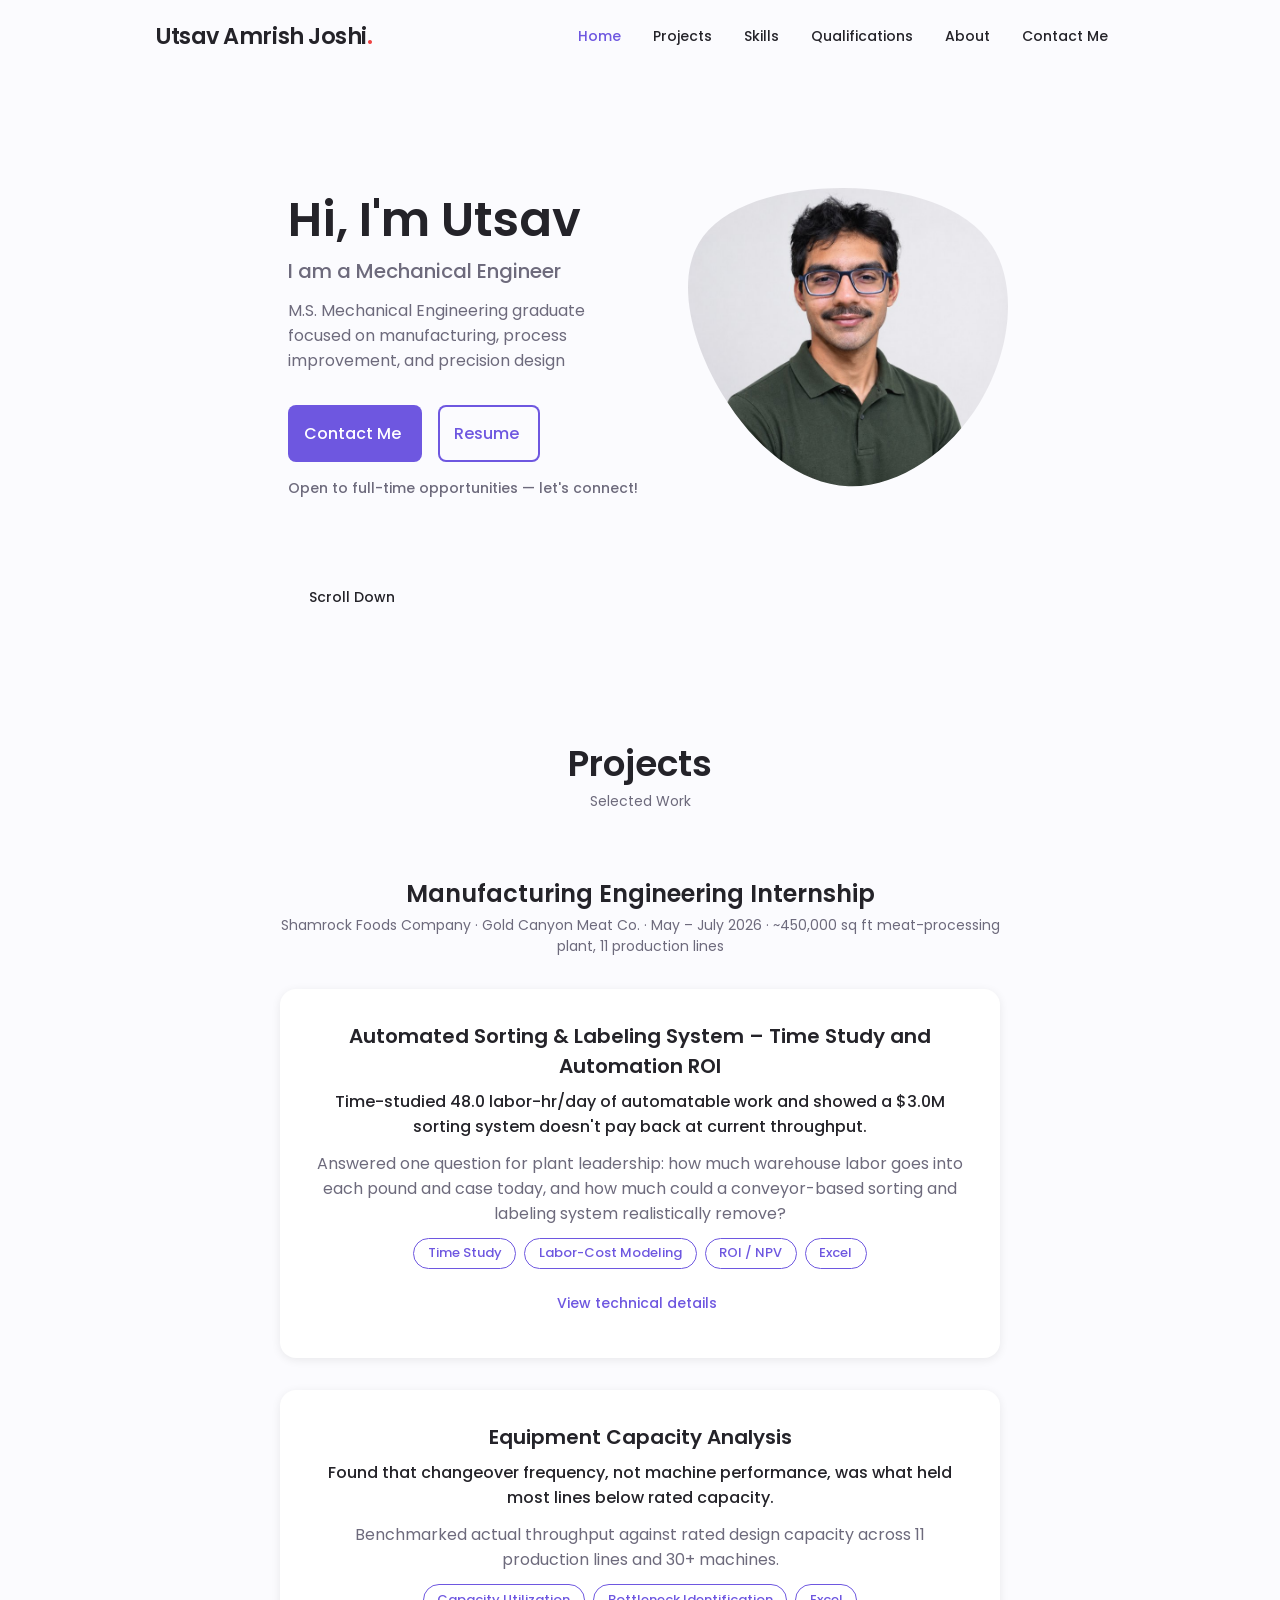
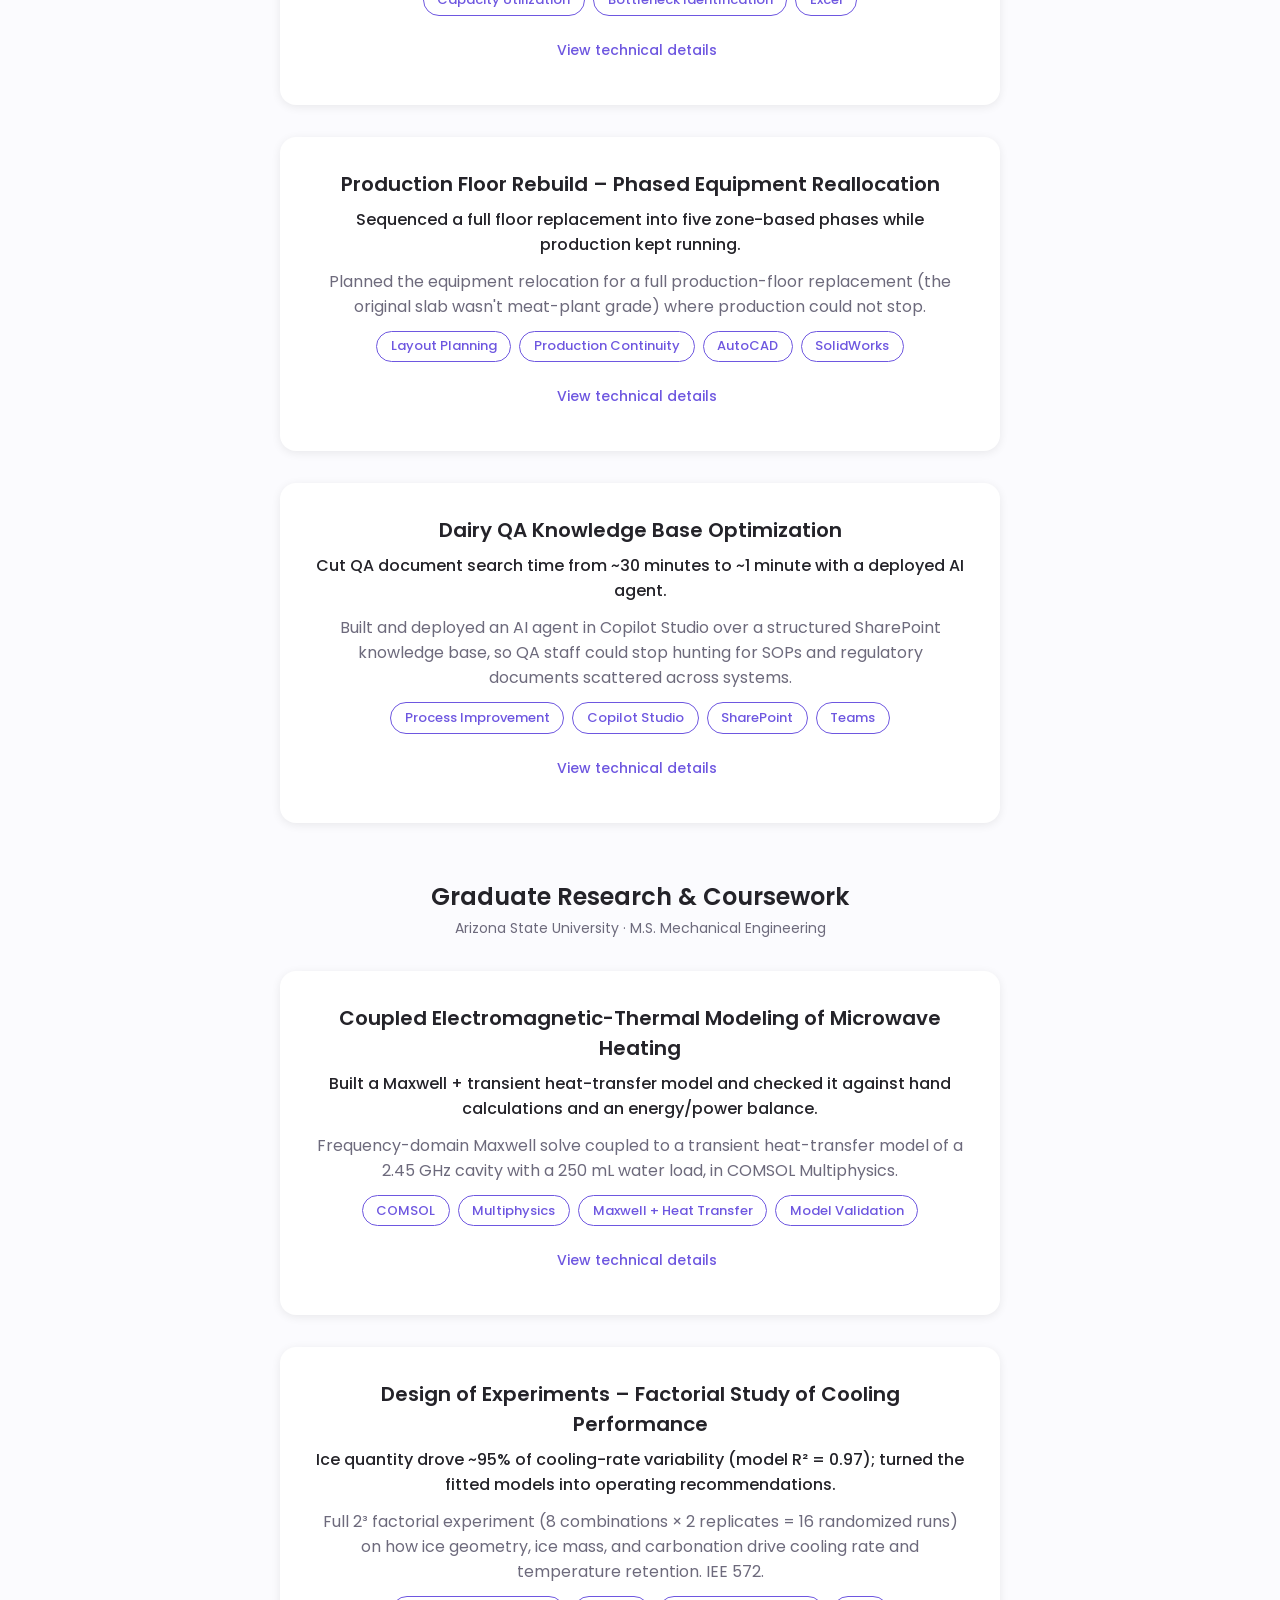
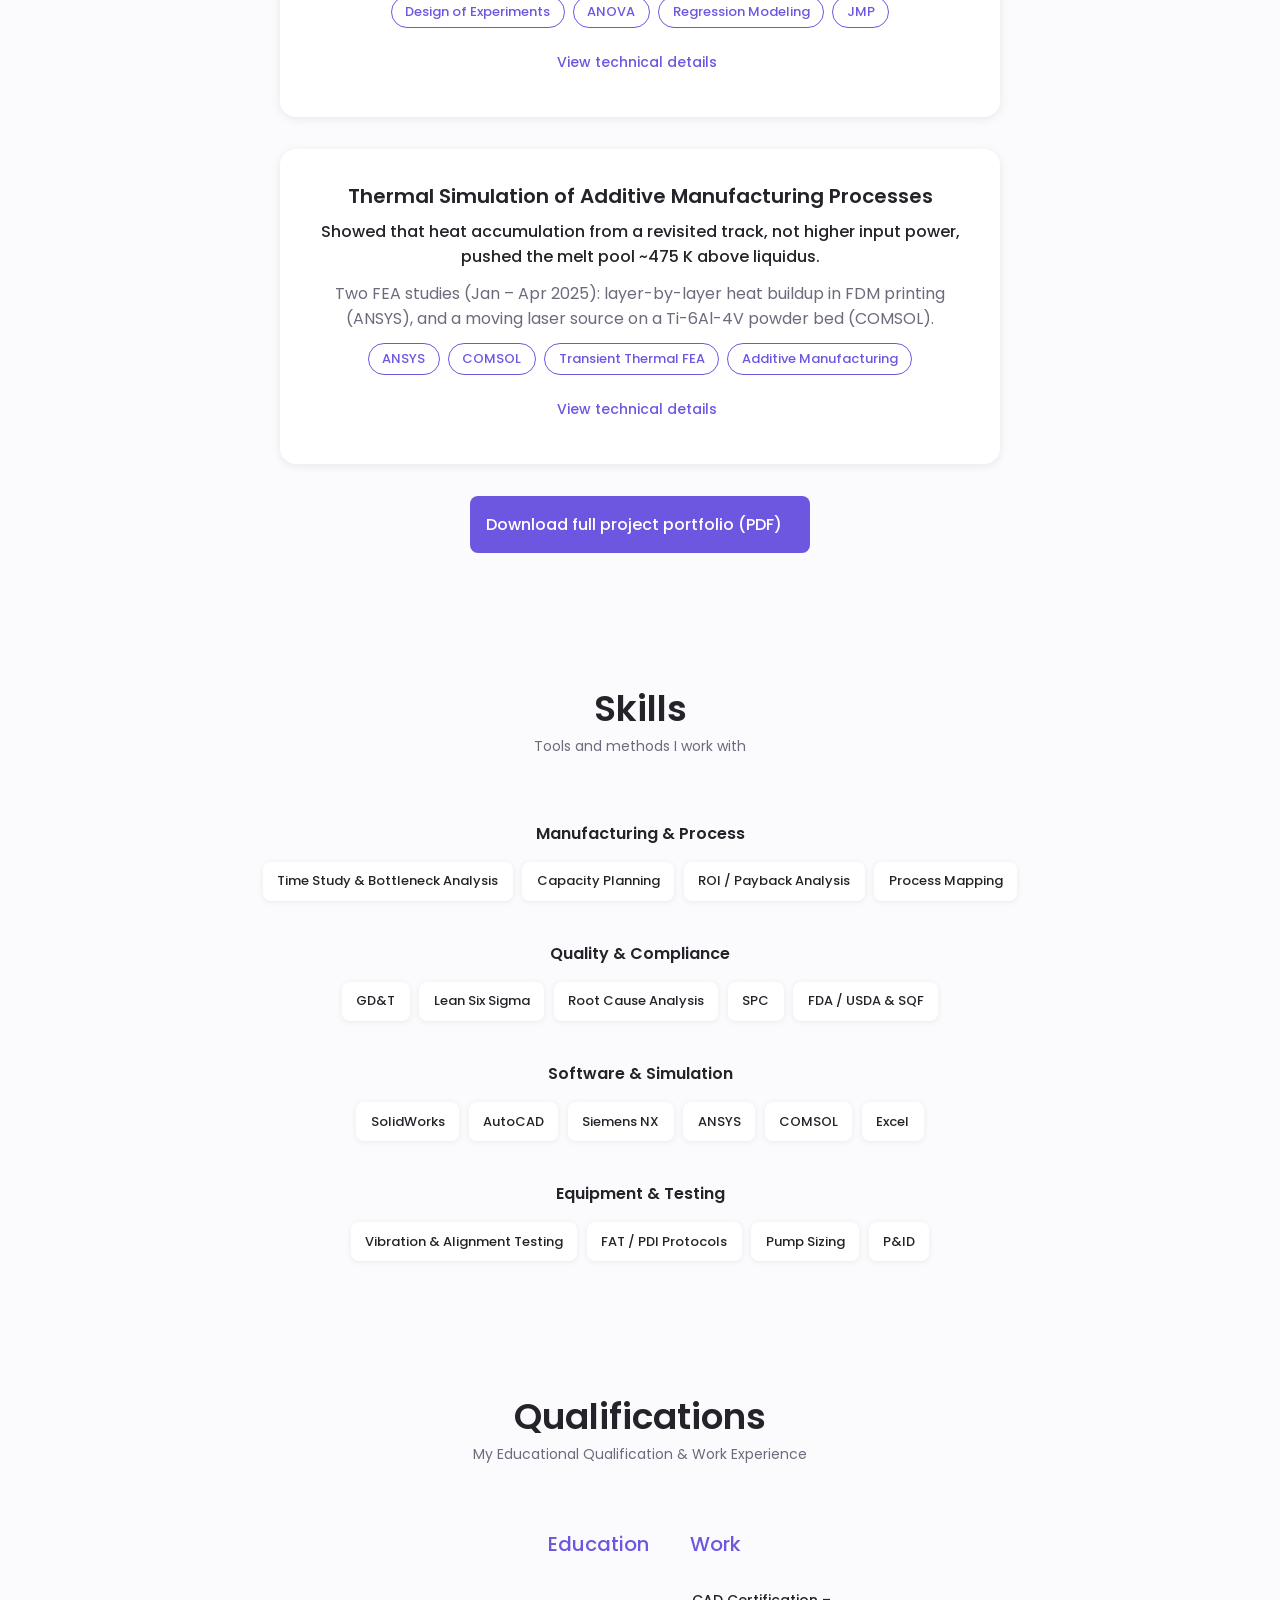
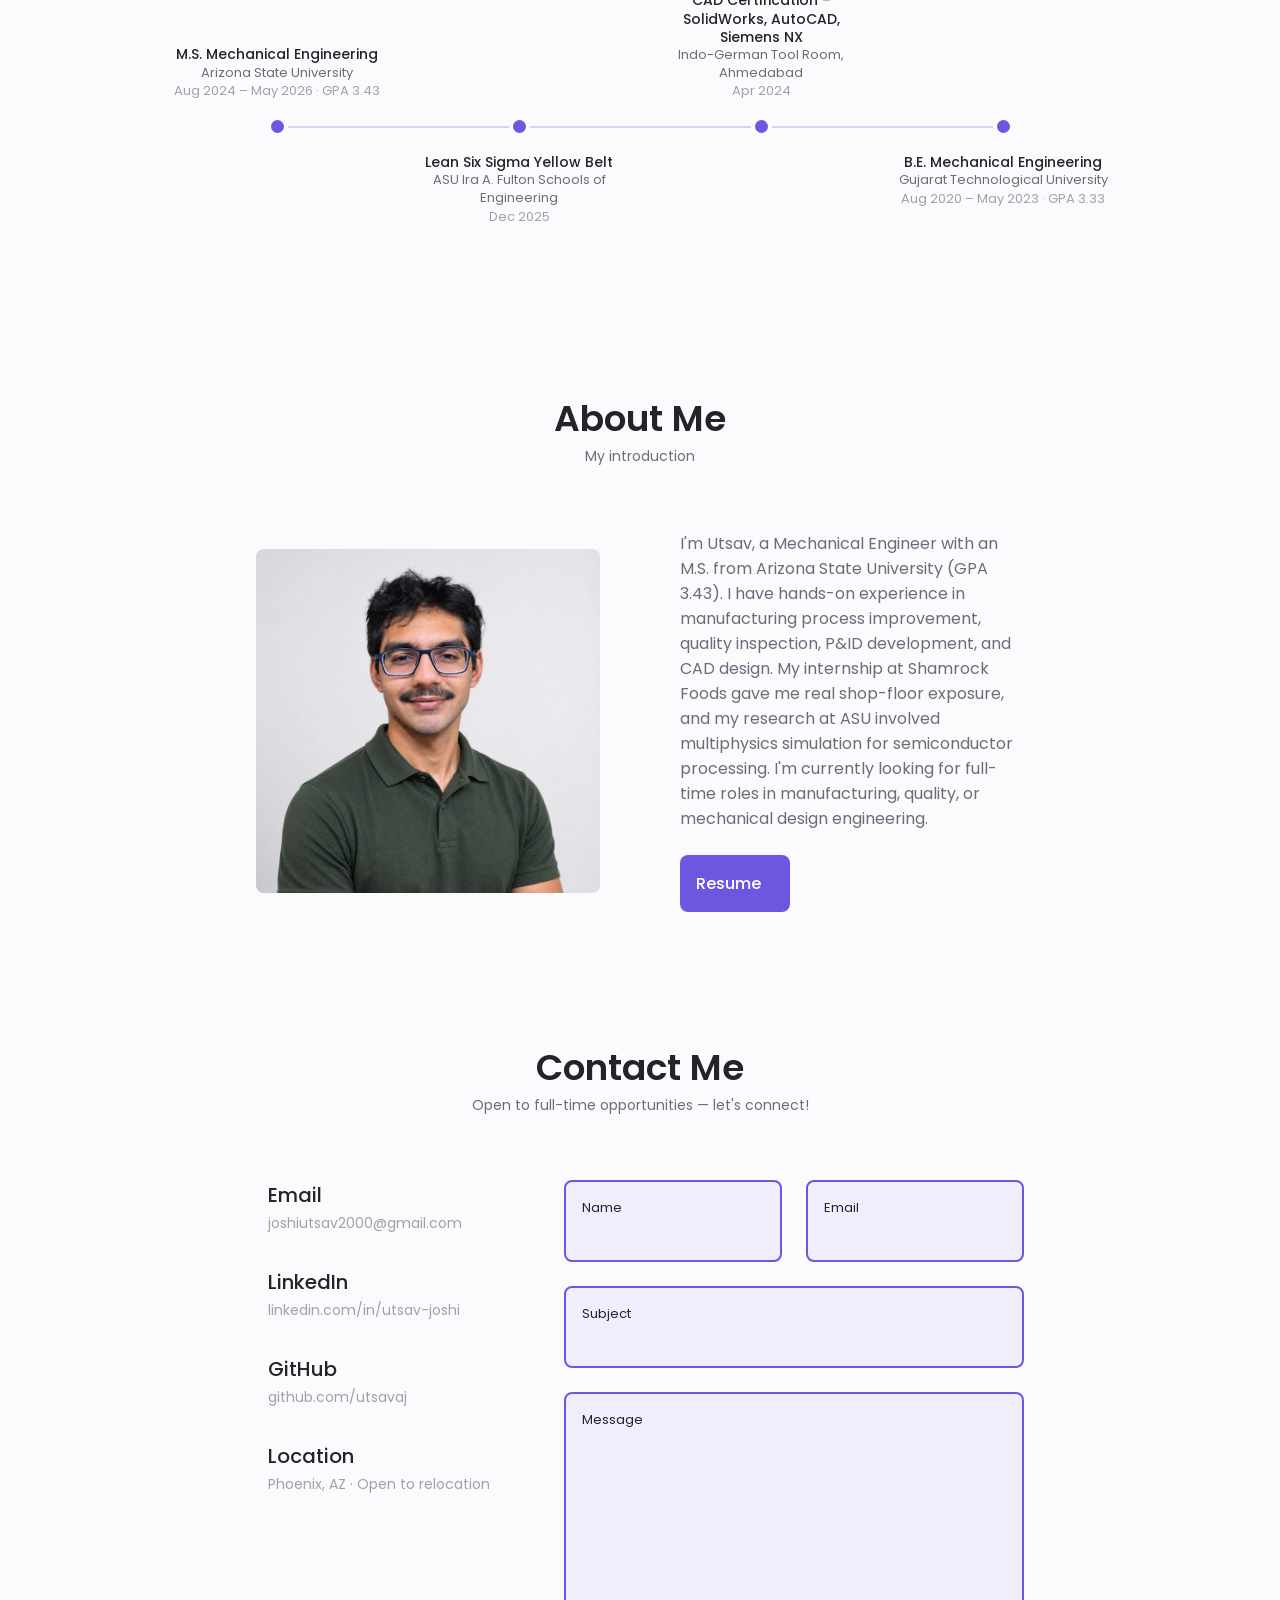
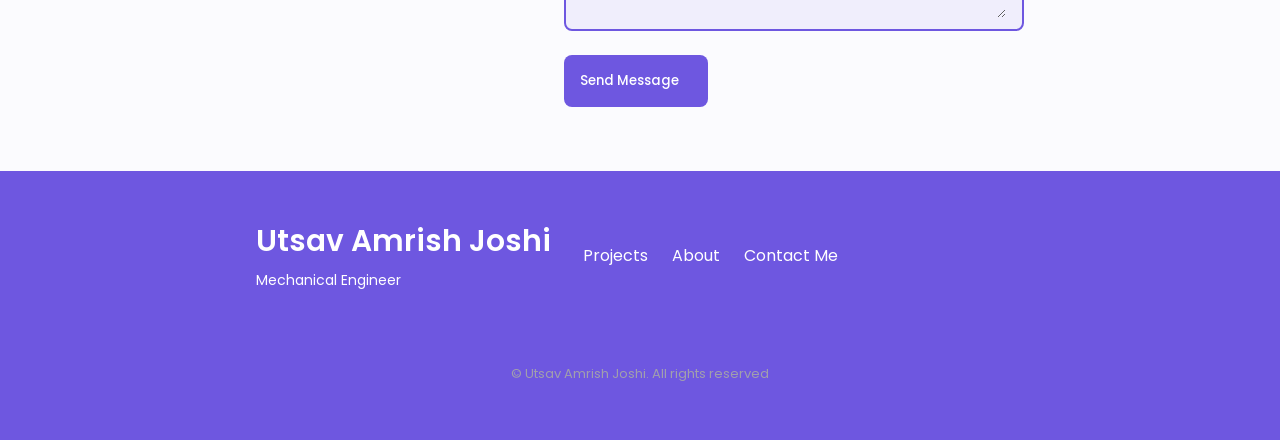
==== index.html @ 3eb8727b "Order Qualifications newest-first; open Resume in a new tab instead of downloading - Education: M.S." ====
<!DOCTYPE html>
<html lang="en">

<head>
  <meta charset="UTF-8" />
  <meta http-equiv="X-UA-Compatible" content="IE=edge" />
  <meta name="viewport" content="width=device-width, initial-scale=1.0" />
  <meta name="description"
    content="Utsav Amrish Joshi is a Mechanical Engineer with an M.S. from Arizona State University, specializing in manufacturing process improvement, quality engineering, and CAD design." />
  <meta name="keywords"
    content="Utsav Amrish Joshi, Utsav Joshi, Mechanical Engineer, Manufacturing Engineer, Quality Engineer, ASU, Arizona State University, SolidWorks, AutoCAD, Siemens NX, Lean Six Sigma, COMSOL, ANSYS, Phoenix Arizona, process improvement">
  <meta name="author" content="Utsav Amrish Joshi">
  <meta property="og:title" content="Utsav Amrish Joshi | Mechanical &amp; Manufacturing Engineer" />
  <meta property="og:url" content="https://utsavaj.github.io" />
  <meta property="og:description"
    content="Utsav Amrish Joshi is a Mechanical Engineer with an M.S. from Arizona State University, specializing in manufacturing process improvement, quality engineering, and CAD design." />
  <meta property="og:type" content="website" />
  <meta property="og:site_name" content="Utsav Amrish Joshi" />
  <meta property="og:image" content="https://utsavaj.github.io/assets/img/share-card.png" />
  <meta property="og:image:width" content="1200" />
  <meta property="og:image:height" content="630" />
  <meta property="og:image:secure_url" content="https://utsavaj.github.io/assets/img/share-card.png" />
  <meta property="og:image:alt" content="Utsav Joshi, Mechanical &amp; Manufacturing Engineer" />
  <meta name="twitter:card" content="summary_large_image" />
  <meta name="twitter:title" content="Utsav Amrish Joshi | Mechanical &amp; Manufacturing Engineer" />
  <meta name="twitter:description" content="Utsav Amrish Joshi is a Mechanical Engineer with an M.S. from Arizona State University, specializing in manufacturing process improvement, quality engineering, and CAD design." />
  <meta name="twitter:image" content="https://utsavaj.github.io/assets/img/share-card.png" />
  <meta name="theme-color" content="#7d6bd6">
  <link rel="canonical" href="https://utsavaj.github.io" />
  <link rel="stylesheet" href="https://unicons.iconscout.com/release/v4.0.0/css/line.css" />
  <link rel="stylesheet" href="./assets/css/style.css" />
  <title>Utsav Amrish Joshi | Mechanical &amp; Manufacturing Engineer</title>
  <link rel="shortcut icon" href="./assets/img/favicon.ico" type="image/x-icon" />
  <link rel="stylesheet" href="./assets/css/custom.css" />
  <script type="application/ld+json">
  {
    "@context": "https://schema.org",
    "@type": "Person",
    "name": "Utsav Amrish Joshi",
    "alternateName": "Utsav Joshi",
    "url": "https://utsavaj.github.io",
    "image": "https://utsavaj.github.io/assets/img/share-card.png",
    "jobTitle": "Mechanical & Manufacturing Engineer",
    "email": "mailto:joshiutsav2000@gmail.com",
    "address": {
      "@type": "PostalAddress",
      "addressLocality": "Phoenix",
      "addressRegion": "AZ",
      "addressCountry": "US"
    },
    "alumniOf": [
      { "@type": "CollegeOrUniversity", "name": "Arizona State University" },
      { "@type": "CollegeOrUniversity", "name": "Gujarat Technological University" }
    ],
    "knowsAbout": [
      "Manufacturing Engineering", "Quality Engineering", "Time Study",
      "Capacity Planning", "Lean Six Sigma", "GD&T", "SolidWorks", "ANSYS", "COMSOL"
    ],
    "sameAs": [
      "https://www.linkedin.com/in/utsav-joshi/",
      "https://github.com/utsavaj"
    ]
  }
  </script>
</head>

<body>
  <!-- Header -->
  <header class="header" id="header">
    <nav class="nav container">
      <a href="#" class="nav_logo">Utsav Amrish Joshi<span class="nav_logo-dot">.</span></a>

      <div class="nav_menu" id="nav-menu">
        <ul class="nav_list grid">
          <li class="nav_item">
            <a href="#home" class="nav_link active-link">
              <i class="uil uil-estate nav_icon"></i> Home
            </a>
          </li>
          <li class="nav_item">
            <a href="#projects" class="nav_link">
              <i class="uil uil-scenery nav_icon"></i> Projects
            </a>
          </li>
          <li class="nav_item">
            <a href="#skills" class="nav_link">
              <i class="uil uil-file-alt nav_icon"></i> Skills
            </a>
          </li>
          <li class="nav_item">
            <a href="#qualification" class="nav_link">
              <i class="uil uil-graduation-cap nav_icon"></i> Qualifications
            </a>
          </li>
          <li class="nav_item">
            <a href="#about" class="nav_link">
              <i class="uil uil-user nav_icon"></i> About
            </a>
          </li>
          <li class="nav_item">
            <a href="#contact" class="nav_link">
              <i class="uil uil-message nav-icon nav_icon"></i> Contact Me
            </a>
          </li>
        </ul>
        <i class="uil uil-times nav_close" id="nav-close"></i>
      </div>

      <div class="nav_btns">
        <i class="uil uil-moon change-theme" id="theme-button"></i>
        <div class="nav_toggle" id="nav-toggle">
          <i class="uil uil-apps"></i>
        </div>
      </div>
    </nav>
  </header>

  <!-- Main -->
  <main class="main">
    <!-- Home -->
    <section class="home section" id="home">
      <div class="home_container container grid">
        <div class="home_content grid">
          <div class="home_social">
            <a href="https://www.linkedin.com/in/utsav-joshi/" class="home_social-icon" target="_blank"
              rel="noopener noreferrer" aria-label="LinkedIn">
              <i class="uil uil-linkedin-alt"></i>
            </a>
            <a href="mailto:joshiutsav2000@gmail.com" class="home_social-icon" aria-label="Email">
              <i class="uil uil-envelope-alt"></i>
            </a>
          </div>

          <div class="home_img">
            <svg class="home_blob" viewBox="0 0 200 187" xmlns="http://www.w3.org/2000/svg"
              xmlns:xlink="http://www.w3.org/1999/xlink" data-tilt>
              <mask id="mask0" mask-type="alpha">
                <path d="M190.312 36.4879C206.582 62.1187 201.309 102.826 182.328 134.186C163.346 165.547 
                    130.807 187.559 100.226 186.353C69.6454 185.297 41.0228 161.023 21.7403 129.362C2.45775 
                    97.8511 -7.48481 59.1033 6.67581 34.5279C20.9871 10.1032 59.7028 -0.149132 97.9666 
                    0.00163737C136.23 0.303176 174.193 10.857 190.312 36.4879Z" />
              </mask>
              <g mask="url(#mask0)">
                <path d="M190.312 36.4879C206.582 62.1187 201.309 102.826 182.328 134.186C163.346 
                    165.547 130.807 187.559 100.226 186.353C69.6454 185.297 41.0228 161.023 21.7403 
                    129.362C2.45775 97.8511 -7.48481 59.1033 6.67581 34.5279C20.9871 10.1032 59.7028 
                    -0.149132 97.9666 0.00163737C136.23 0.303176 174.193 10.857 190.312 36.4879Z" />
                <image class="home_blob-img" x="0" y="0" width="200" height="187"
                  preserveAspectRatio="xMidYMid slice" href="./assets/img/icon.jpg" />
              </g>
            </svg>
          </div>

          <div class="home_data">
            <h1 class="home_title">Hi, I'm Utsav</h1>
            <h3 class="home_subtitle">I am a <span class="type">Mechanical</span> Engineer</h3>
            <p class="home_description">
              M.S. Mechanical Engineering graduate focused on manufacturing, process improvement, and precision design
            </p>
            <div class="home_buttons">
              <a href="#contact" class="button button--flex">
                Contact Me
                <i class="uil uil-message"></i>
              </a>
              <a href="./Utsav_Joshi_Resume_v4.pdf" class="button button--flex button--outline" target="_blank" rel="noopener noreferrer">
                Resume
                <i class="uil uil-file-download-alt"></i>
              </a>
            </div>
            <p class="home_open">Open to full-time opportunities &mdash; let's connect!</p>
          </div>
        </div>

        <div class="home_scroll">
          <a href="#projects" class="home_scroll-button button--flex">
            <i class="uil uil-mouse-alt home_scroll-mouse"></i>
            <span class="home_scroll-name">Scroll Down</span>
            <i class="uil uil-arrow-down home_scroll-arrow"></i>
          </a>
        </div>
      </div>
    </section>

    <!-- Projects -->
    <section class="portfolio section" id="projects">
      <h2 class="section_title">Projects</h2>
      <span class="section_subtitle">Selected Work</span>

      <div class="portfolio_container container">

        <!-- ===== Group 1: Shamrock Foods ===== -->
        <div class="portfolio_group">
          <h3 class="portfolio_group-title">Manufacturing Engineering Internship</h3>
          <p class="portfolio_group-meta">
            Shamrock Foods Company &middot; Gold Canyon Meat Co. &middot; May &ndash; July 2026 &middot;
            ~450,000 sq ft meat-processing plant, 11 production lines
          </p>
        </div>

        <!-- Project 1: Automation ROI -->
        <div class="portfolio_content">
          <div class="portfolio_data">
            <h4 class="portfolio_title">Automated Sorting &amp; Labeling System &ndash; Time Study and Automation ROI</h4>
            <p class="portfolio_result">
              Time-studied 48.0 labor-hr/day of automatable work and showed a $3.0M sorting system doesn't pay back at current throughput.
            </p>
            <p class="portfolio_description">
              Answered one question for plant leadership: how much warehouse labor goes into each pound and case
              today, and how much could a conveyor-based sorting and labeling system realistically remove?
            </p>
            <div class="portfolio_tags">
              <span class="portfolio_tag">Time Study</span>
              <span class="portfolio_tag">Labor-Cost Modeling</span>
              <span class="portfolio_tag">ROI / NPV</span>
              <span class="portfolio_tag">Excel</span>
            </div>

            <button class="portfolio_toggle" type="button" aria-expanded="false">
              <span class="portfolio_toggle-label">View technical details</span>
              <i class="uil uil-angle-down portfolio_toggle-icon"></i>
            </button>

            <div class="portfolio_details">
              <h5 class="portfolio_details-title">Problem Definition &amp; Scope</h5>
              <p class="portfolio_details-text">
                Scoped to the same-day JIT/STD shipping workflow &ndash; the most labor-intensive and the best
                conveyor fit. The reasoning: a system able to handle that workflow would absorb the remaining
                make-to-stock volume with room to spare.
              </p>

              <h5 class="portfolio_details-title">Method</h5>
              <ul class="portfolio_details-list">
                <li><strong>Measured, not assumed:</strong> floor time studies gave labor-minutes per case for four
                  workflow types. Applied to the daily case mix (2,551 cases/day at a 21 lb weighted-average case),
                  48.0 labor-hr/day &ndash; 30% of all warehouse labor &ndash; was automation-addressable.</li>
                <li><strong>Netted out what automation won't remove:</strong> a residual manual-workload model
                  (monitoring, staging, sensor/scale checks, waste removal, maintenance) totaled 25.4 labor-hr/day,
                  leaving 22.6 hr/day genuinely automatable.</li>
                <li><strong>Discounted savings to what's capturable:</strong> applied a reduced 15% overhead factor
                  and modeled capture-rate scenarios by whole-FTE increments.</li>
              </ul>

              <h5 class="portfolio_details-title">Results</h5>
              <p class="portfolio_details-text">
                Against a $3.0M installed cost, ROI ran 5.9% (16.8-yr payback) at current throughput and 9.96%
                (10.0-yr payback) at +25% throughput. The 15-year NPV stayed negative at an 8% hurdle rate in both
                cases, which supported a documented "not at this throughput" recommendation.
              </p>
              <figure class="portfolio_figure">
                <img src="./assets/img/projects/automation-roi.png" width="1237" height="323" loading="lazy"
                  alt="Three bar charts: labor-hours per day by workflow, annual ROI, and payback period at current versus +25% throughput" />
                <figcaption>Labor-hours/day by workflow (left); annual ROI and payback at current vs. +25% throughput (right).</figcaption>
              </figure>
            </div>

          </div>
        </div>

        <!-- Project 2: Capacity analysis -->
        <div class="portfolio_content">
          <div class="portfolio_data">
            <h4 class="portfolio_title">Equipment Capacity Analysis</h4>
            <p class="portfolio_result">
              Found that changeover frequency, not machine performance, was what held most lines below rated capacity.
            </p>
            <p class="portfolio_description">
              Benchmarked actual throughput against rated design capacity across 11 production lines and 30+ machines.
            </p>
            <div class="portfolio_tags">
              <span class="portfolio_tag">Capacity Utilization</span>
              <span class="portfolio_tag">Bottleneck Identification</span>
              <span class="portfolio_tag">Excel</span>
            </div>

            <button class="portfolio_toggle" type="button" aria-expanded="false">
              <span class="portfolio_toggle-label">View technical details</span>
              <i class="uil uil-angle-down portfolio_toggle-icon"></i>
            </button>

            <div class="portfolio_details">
              <h5 class="portfolio_details-title">Problem Definition</h5>
              <p class="portfolio_details-text">
                How far below rated design capacity do the lines actually run, and what is holding them there?
              </p>

              <h5 class="portfolio_details-title">Method</h5>
              <p class="portfolio_details-text">
                Triangulated three data sources rather than trusting any one: floor time studies, OEM design data
                books, and operator interviews.
              </p>

              <h5 class="portfolio_details-title">Finding</h5>
              <p class="portfolio_details-text">
                Most lines ran materially below rated capacity. The gap traced back to frequent product changeovers
                (anywhere from a few hours to every other day). Changeover frequency, not machine performance, was
                the constraint worth attacking.
              </p>
            </div>

          </div>
        </div>

        <!-- Project 3: Floor rebuild -->
        <div class="portfolio_content">
          <div class="portfolio_data">
            <h4 class="portfolio_title">Production Floor Rebuild &ndash; Phased Equipment Reallocation</h4>
            <p class="portfolio_result">
              Sequenced a full floor replacement into five zone-based phases while production kept running.
            </p>
            <p class="portfolio_description">
              Planned the equipment relocation for a full production-floor replacement (the original slab wasn't
              meat-plant grade) where production could not stop.
            </p>
            <div class="portfolio_tags">
              <span class="portfolio_tag">Layout Planning</span>
              <span class="portfolio_tag">Production Continuity</span>
              <span class="portfolio_tag">AutoCAD</span>
              <span class="portfolio_tag">SolidWorks</span>
            </div>

            <button class="portfolio_toggle" type="button" aria-expanded="false">
              <span class="portfolio_toggle-label">View technical details</span>
              <i class="uil uil-angle-down portfolio_toggle-icon"></i>
            </button>

            <div class="portfolio_details">
              <h5 class="portfolio_details-title">Constraints</h5>
              <ul class="portfolio_details-list">
                <li>Production could not stop during the rebuild.</li>
                <li>One machine could not be powered down at any point.</li>
                <li>One traffic chokepoint had to stay open throughout.</li>
              </ul>

              <h5 class="portfolio_details-title">Approach</h5>
              <p class="portfolio_details-text">
                Split the floor into five zone-based phases. Each phase had to preserve five flows at the same time:
                worker entry/exit, forklift movement, finished goods out, raw goods in, and maintenance access.
                Tools: AutoCAD and SolidWorks.
              </p>
            </div>

          </div>
        </div>

        <!-- Project 4: Dairy QA -->
        <div class="portfolio_content">
          <div class="portfolio_data">
            <h4 class="portfolio_title">Dairy QA Knowledge Base Optimization</h4>
            <p class="portfolio_result">
              Cut QA document search time from ~30 minutes to ~1 minute with a deployed AI agent.
            </p>
            <p class="portfolio_description">
              Built and deployed an AI agent in Copilot Studio over a structured SharePoint knowledge base, so QA
              staff could stop hunting for SOPs and regulatory documents scattered across systems.
            </p>
            <div class="portfolio_tags">
              <span class="portfolio_tag">Process Improvement</span>
              <span class="portfolio_tag">Copilot Studio</span>
              <span class="portfolio_tag">SharePoint</span>
              <span class="portfolio_tag">Teams</span>
            </div>

            <button class="portfolio_toggle" type="button" aria-expanded="false">
              <span class="portfolio_toggle-label">View technical details</span>
              <i class="uil uil-angle-down portfolio_toggle-icon"></i>
            </button>

            <div class="portfolio_details">
              <h5 class="portfolio_details-title">Problem Definition</h5>
              <p class="portfolio_details-text">
                QA staff were losing significant time finding SOPs and regulatory documentation (FDA, USDA, PMO,
                SQF, HACCP/HARPC) spread across multiple systems.
              </p>

              <h5 class="portfolio_details-title">Approach</h5>
              <p class="portfolio_details-text">
                Built an AI agent in Microsoft Copilot Studio over a structured SharePoint knowledge base of those
                documents, and deployed it to the QA team.
              </p>

              <h5 class="portfolio_details-title">Results</h5>
              <ul class="portfolio_details-list">
                <li>Document search time dropped from ~30 minutes to ~1 minute.</li>
                <li>Tested and used by the full QA management and technician group.</li>
                <li>Returned experienced QA staff to hands-on quality oversight and reduced the risk of acting on
                  outdated documentation during audits.</li>
              </ul>
              <figure class="portfolio_figure portfolio_figure-small">
                <img src="./assets/img/projects/qa-search-time.png" width="580" height="480" loading="lazy"
                  alt="Bar chart of QA document search time: 30 minutes before, 1 minute after" />
                <figcaption>QA document search time, before vs. after the agent.</figcaption>
              </figure>
            </div>

          </div>
        </div>

        <!-- ===== Group 2: ASU ===== -->
        <div class="portfolio_group">
          <h3 class="portfolio_group-title">Graduate Research &amp; Coursework</h3>
          <p class="portfolio_group-meta">Arizona State University &middot; M.S. Mechanical Engineering</p>
        </div>

        <!-- Project 5: Microwave EM-thermal -->
        <div class="portfolio_content">
          <div class="portfolio_data">
            <h4 class="portfolio_title">Coupled Electromagnetic-Thermal Modeling of Microwave Heating</h4>
            <p class="portfolio_result">
              Built a Maxwell + transient heat-transfer model and checked it against hand calculations and an energy/power balance.
            </p>
            <p class="portfolio_description">
              Frequency-domain Maxwell solve coupled to a transient heat-transfer model of a 2.45 GHz cavity with a
              250 mL water load, in COMSOL Multiphysics.
            </p>
            <div class="portfolio_tags">
              <span class="portfolio_tag">COMSOL</span>
              <span class="portfolio_tag">Multiphysics</span>
              <span class="portfolio_tag">Maxwell + Heat Transfer</span>
              <span class="portfolio_tag">Model Validation</span>
            </div>

            <button class="portfolio_toggle" type="button" aria-expanded="false">
              <span class="portfolio_toggle-label">View technical details</span>
              <i class="uil uil-angle-down portfolio_toggle-icon"></i>
            </button>

            <div class="portfolio_details">
              <h5 class="portfolio_details-title">Governing Equations &amp; Assumptions</h5>
              <p class="portfolio_details-text">
                Maxwell's equations are solved in the frequency domain. The two timescales (GHz field, seconds of
                heating) are bridged by using the cycle-averaged resistive loss as the heat source in the transient
                heat-transfer model.
              </p>
              <p class="portfolio_eq">
                Q = &frac12; Re(J &middot; E*) &nbsp;&rarr;&nbsp; &rho;Cp &part;T/&part;t = &nabla;&middot;(k&nabla;T) + Q
              </p>
              <p class="portfolio_details-text">
                Water's temperature-dependent permittivity is captured with a Debye relaxation model, which
                reproduces the self-stabilizing feedback: absorption falls as the load heats.
              </p>

              <h5 class="portfolio_details-title">Validation</h5>
              <p class="portfolio_details-text">
                Validated before trusting it: hand-calculated the penetration depth and the expected temperature
                rise, then checked the solved model against those figures and against an energy/power balance.
              </p>
            </div>

          </div>
        </div>

        <!-- Project 6: DOE -->
        <div class="portfolio_content">
          <div class="portfolio_data">
            <h4 class="portfolio_title">Design of Experiments &ndash; Factorial Study of Cooling Performance</h4>
            <p class="portfolio_result">
              Ice quantity drove ~95% of cooling-rate variability (model R&sup2; = 0.97); turned the fitted models into operating recommendations.
            </p>
            <p class="portfolio_description">
              Full 2&sup3; factorial experiment (8 combinations &times; 2 replicates = 16 randomized runs) on how ice
              geometry, ice mass, and carbonation drive cooling rate and temperature retention. IEE 572.
            </p>
            <div class="portfolio_tags">
              <span class="portfolio_tag">Design of Experiments</span>
              <span class="portfolio_tag">ANOVA</span>
              <span class="portfolio_tag">Regression Modeling</span>
              <span class="portfolio_tag">JMP</span>
            </div>

            <button class="portfolio_toggle" type="button" aria-expanded="false">
              <span class="portfolio_toggle-label">View technical details</span>
              <i class="uil uil-angle-down portfolio_toggle-icon"></i>
            </button>

            <div class="portfolio_details">
              <h5 class="portfolio_details-title">My Contribution</h5>
              <p class="portfolio_details-text">
                Designed the experiment, ran all 16 trials, and did the full statistical analysis and write-up.
              </p>

              <h5 class="portfolio_details-title">Analysis</h5>
              <p class="portfolio_details-text">
                Half-normal plots, ANOVA, regression modeling, residual diagnostics, and response-surface plots in JMP.
              </p>

              <h5 class="portfolio_details-title">Results</h5>
              <ul class="portfolio_details-list">
                <li><strong>Cooling rate:</strong> ice quantity dominated (~95% of variability, p &lt; .0001). Ice shape
                  was smaller but real (~3%, p = .0212). Carbonation was not significant. Model R&sup2; = 0.97.</li>
                <li><strong>Retention time:</strong> ice quantity again dominant (~77%, p &lt; .0001). Ice shape and the
                  carbonation &times; shape interaction were each ~9% and significant. Model R&sup2; = 0.94.</li>
                <li><strong>Closed the loop:</strong> reduced the fitted models to operating recommendations rather than
                  stopping at the statistics.</li>
              </ul>
              <figure class="portfolio_figure portfolio_figure-small">
                <img src="./assets/img/projects/doe-response-surface.png" width="470" height="467" loading="lazy"
                  alt="JMP response surface plot of retention time versus ice quantity and ice shape" />
                <figcaption>Response surface: retention time (1&deg;C rise) vs. ice quantity and ice shape (JMP).</figcaption>
              </figure>
            </div>

          </div>
        </div>

        <!-- Project 7: AM thermal -->
        <div class="portfolio_content">
          <div class="portfolio_data">
            <h4 class="portfolio_title">Thermal Simulation of Additive Manufacturing Processes</h4>
            <p class="portfolio_result">
              Showed that heat accumulation from a revisited track, not higher input power, pushed the melt pool ~475 K above liquidus.
            </p>
            <p class="portfolio_description">
              Two FEA studies (Jan &ndash; Apr 2025): layer-by-layer heat buildup in FDM printing (ANSYS), and a
              moving laser source on a Ti-6Al-4V powder bed (COMSOL).
            </p>
            <div class="portfolio_tags">
              <span class="portfolio_tag">ANSYS</span>
              <span class="portfolio_tag">COMSOL</span>
              <span class="portfolio_tag">Transient Thermal FEA</span>
              <span class="portfolio_tag">Additive Manufacturing</span>
            </div>

            <button class="portfolio_toggle" type="button" aria-expanded="false">
              <span class="portfolio_toggle-label">View technical details</span>
              <i class="uil uil-angle-down portfolio_toggle-icon"></i>
            </button>

            <div class="portfolio_details">
              <h5 class="portfolio_details-title">FDM (ANSYS)</h5>
              <p class="portfolio_details-text">
                Modeled layer-by-layer heat buildup with the element activation method and compared ABS to PA12.
                ABS retained more heat and had a larger heat-affected zone. PA12 cooled faster and had better
                thermal stability.
              </p>

              <h5 class="portfolio_details-title">Laser Powder Bed (COMSOL)</h5>
              <p class="portfolio_details-text">
                Moving Gaussian heat source over a 0.4 mm Ti-6Al-4V powder layer at 30 W absorbed power and
                800 mm/s, with conduction, convection, and radiation boundary conditions and localized 40 &micro;m
                mesh refinement.
              </p>

              <h5 class="portfolio_details-title">Scan-Strategy Result</h5>
              <p class="portfolio_details-text">
                A linear pass peaked at ~2264 K. A full circular lap reached ~2405 K, about 475 K above liquidus.
                The difference came from heat accumulating along a revisited track, not from higher input power.
              </p>
              <figure class="portfolio_figure portfolio_figure-small">
                <img src="./assets/img/projects/lpbf-melt-pool.png" width="620" height="480" loading="lazy"
                  alt="Bar chart of peak melt-pool temperature: 2264 K for a linear scan and 2405 K for a circular lap, against a liquidus line near 1930 K" />
                <figcaption>Peak melt-pool temperature by scan strategy, against the ~1930 K liquidus.</figcaption>
              </figure>
            </div>

          </div>
        </div>

      </div>

      <div class="portfolio_cta">
        <a href="./Utsav_Joshi_Project_Portfolio.pdf" download class="button button--flex" target="_blank" rel="noopener noreferrer">
          Download full project portfolio (PDF)
          <i class="uil uil-file-download-alt button_icon"></i>
        </a>
      </div>
    </section>

    <!-- Skills -->
    <section class="skills section" id="skills">
      <h2 class="section_title">Skills</h2>
      <span class="section_subtitle">Tools and methods I work with</span>

      <div class="skills_groups container">
        <div class="skills_group">
          <h3 class="skills_group-title">Manufacturing &amp; Process</h3>
          <div class="skills_chips">
            <span class="skill_chip">Time Study &amp; Bottleneck Analysis</span>
            <span class="skill_chip">Capacity Planning</span>
            <span class="skill_chip">ROI / Payback Analysis</span>
            <span class="skill_chip">Process Mapping</span>
          </div>
        </div>
        <div class="skills_group">
          <h3 class="skills_group-title">Quality &amp; Compliance</h3>
          <div class="skills_chips">
            <span class="skill_chip">GD&amp;T</span>
            <span class="skill_chip">Lean Six Sigma</span>
            <span class="skill_chip">Root Cause Analysis</span>
            <span class="skill_chip">SPC</span>
            <span class="skill_chip">FDA / USDA &amp; SQF</span>
          </div>
        </div>
        <div class="skills_group">
          <h3 class="skills_group-title">Software &amp; Simulation</h3>
          <div class="skills_chips">
            <span class="skill_chip">SolidWorks</span>
            <span class="skill_chip">AutoCAD</span>
            <span class="skill_chip">Siemens NX</span>
            <span class="skill_chip">ANSYS</span>
            <span class="skill_chip">COMSOL</span>
            <span class="skill_chip">Excel</span>
          </div>
        </div>
        <div class="skills_group">
          <h3 class="skills_group-title">Equipment &amp; Testing</h3>
          <div class="skills_chips">
            <span class="skill_chip">Vibration &amp; Alignment Testing</span>
            <span class="skill_chip">FAT / PDI Protocols</span>
            <span class="skill_chip">Pump Sizing</span>
            <span class="skill_chip">P&amp;ID</span>
          </div>
        </div>
      </div>
    </section>

    <!-- Qualifications -->
    <section class="qualification section" id="qualification">
      <h2 class="section_title">Qualifications</h2>
      <span class="section_subtitle">My Educational Qualification &amp; Work Experience</span>

      <div class="qualification_container container">
        <div class="qualification_tabs">
          <div class="qualification_button button-flex" id="educationheader">
            <i class="uil uil-graduation-cap qualification_icon"></i>Education
          </div>
          <div class="qualification_button button-flex" id="workheader">
            <i class="uil uil-briefcase-alt qualification_icon"></i>Work
          </div>
        </div>

        <div class="qualification_sections">
          <!-- Education -->
          <div class="qualification_content qualification_active" data-content id="education">

            <div class="qualification_data">
              <div>
                <h3 class="qualification_title">M.S. Mechanical Engineering</h3>
                <span class="qualification_subtitle"><a href="https://www.asu.edu" target="_blank" rel="noopener noreferrer">Arizona State University</a></span>
                <div class="qualification_calendar">
                  <i class="uil uil-calendar-alt"></i> Aug 2024 – May 2026 · GPA 3.43
                </div>
              </div>
              <div>
                <span class="qualification_circle"></span>
                <span class="qualification_line"></span>
              </div>
            </div>

            <div class="qualification_data">
              <div></div>
              <div>
                <span class="qualification_circle"></span>
                <span class="qualification_line"></span>
              </div>
              <div>
                <h3 class="qualification_title">Lean Six Sigma Yellow Belt</h3>
                <span class="qualification_subtitle"><a href="https://engineering.asu.edu/" target="_blank" rel="noopener noreferrer">ASU Ira A. Fulton Schools of Engineering</a></span>
                <div class="qualification_calendar">
                  <i class="uil uil-calendar-alt"></i> Dec 2025
                </div>
              </div>
            </div>

            <div class="qualification_data">
              <div>
                <h3 class="qualification_title">CAD Certification – SolidWorks, AutoCAD, Siemens NX</h3>
                <span class="qualification_subtitle"><a href="https://www.igtrahd.com/" target="_blank" rel="noopener noreferrer">Indo-German Tool Room, Ahmedabad</a></span>
                <div class="qualification_calendar">
                  <i class="uil uil-calendar-alt"></i> Apr 2024
                </div>
              </div>
              <div>
                <span class="qualification_circle"></span>
                <span class="qualification_line"></span>
              </div>
            </div>

            <div class="qualification_data">
              <div></div>
              <div>
                <span class="qualification_circle"></span>
              </div>
              <div>
                <h3 class="qualification_title">B.E. Mechanical Engineering</h3>
                <span class="qualification_subtitle"><a href="https://www.gtu.ac.in" target="_blank" rel="noopener noreferrer">Gujarat Technological University</a></span>
                <div class="qualification_calendar">
                  <i class="uil uil-calendar-alt"></i> Aug 2020 – May 2023 · GPA 3.33
                </div>
              </div>
            </div>

          </div>

          <!-- Work -->
          <div class="qualification_content qualification-inactive" data-content id="work">

            <div class="qualification_data">
              <div>
                <h3 class="qualification_title">Manufacturing Engineering Intern</h3>
                <span class="qualification_subtitle"><a href="https://www.shamrockfoods.com" target="_blank" rel="noopener noreferrer">Shamrock Foods – Gold Canyon Meat Co.</a></span>
                <div class="qualification_calendar">
                  <i class="uil uil-calendar-alt"></i> May 2026 – Jul 2026
                </div>
              </div>
              <div>
                <span class="qualification_circle"></span>
                <span class="qualification_line"></span>
              </div>
            </div>

            <div class="qualification_data">
              <div></div>
              <div>
                <span class="qualification_circle"></span>
                <span class="qualification_line"></span>
              </div>
              <div>
                <h3 class="qualification_title">Graduate Research Assistant</h3>
                <span class="qualification_subtitle"><a href="https://labs.engineering.asu.edu/mmmp/" target="_blank" rel="noopener noreferrer">Dr. Qiong Nian's Lab, ASU</a></span>
                <div class="qualification_calendar">
                  <i class="uil uil-calendar-alt"></i> Aug 2025 – May 2026
                </div>
              </div>
            </div>

            <div class="qualification_data">
              <div>
                <h3 class="qualification_title">Manufacturing Engineer</h3>
                <span class="qualification_subtitle"><a href="https://www.gangadharindtree.com/" target="_blank" rel="noopener noreferrer">Gangadhar Industries</a></span>
                <div class="qualification_calendar">
                  <i class="uil uil-calendar-alt"></i> Jul 2023 – Apr 2024
                </div>
              </div>
              <div>
                <span class="qualification_circle"></span>
                <span class="qualification_line"></span>
              </div>
            </div>

            <div class="qualification_data">
              <div></div>
              <div>
                <span class="qualification_circle"></span>
                <span class="qualification_line"></span>
              </div>
              <div>
                <h3 class="qualification_title">Mechanical Engineer Intern</h3>
                <span class="qualification_subtitle"><a href="https://www.linde-engineering.com" target="_blank" rel="noopener noreferrer">Linde Engineering</a></span>
                <div class="qualification_calendar">
                  <i class="uil uil-calendar-alt"></i> Feb 2023 – Apr 2023
                </div>
              </div>
            </div>

            <div class="qualification_data">
              <div>
                <h3 class="qualification_title">Mechanical Quality Intern</h3>
                <span class="qualification_subtitle">Chamunda Engineering Works</span>
                <div class="qualification_calendar">
                  <i class="uil uil-calendar-alt"></i> May 2022 – Aug 2022
                </div>
              </div>
              <div>
                <span class="qualification_circle"></span>
              </div>
            </div>

          </div>
        </div>
      </div>
    </section>

    <!-- About -->
    <section class="about section" id="about">
      <h2 class="section_title">About Me</h2>
      <span class="section_subtitle">My introduction</span>
      <div class="about_container container grid">
        <img src="./assets/img/about.jpg" alt="Utsav Amrish Joshi" class="about_img" data-tilt />
        <div class="about_data">
          <p class="about_description">
            I'm Utsav, a Mechanical Engineer with an M.S. from Arizona State University (GPA 3.43).
            I have hands-on experience in manufacturing process improvement, quality inspection, P&amp;ID development,
            and CAD design. My internship at Shamrock Foods gave me real shop-floor exposure, and my research at ASU
            involved multiphysics simulation for semiconductor processing. I'm currently looking for full-time roles
            in manufacturing, quality, or mechanical design engineering.
          </p>
          <div class="about_button">
            <a href="./Utsav_Joshi_Resume_v4.pdf" class="button button--flex" target="_blank" rel="noopener noreferrer">
              Resume <i class="uil uil-file-download-alt button_icon"></i>
            </a>
          </div>
        </div>
      </div>
    </section>

    <!-- Contact -->
    <section class="contact section" id="contact">
      <h1 class="section_title">Contact Me</h1>
      <span class="section_subtitle">
        Open to full-time opportunities — let's connect!
      </span>

      <div class="contact_container container grid">
        <div>
          <div class="contact_info">
            <i class="uil uil-envelope-alt contact_icon"></i>
            <div>
              <h3 class="contact_title">Email</h3>
              <span class="contact_subtitle">joshiutsav2000@gmail.com</span>
            </div>
          </div>

          <a href="https://www.linkedin.com/in/utsav-joshi/" target="_blank" rel="noopener noreferrer">
            <div class="contact_info">
              <i class="uil uil-linkedin-alt contact_icon"></i>
              <div>
                <h3 class="contact_title">LinkedIn</h3>
                <span class="contact_subtitle">linkedin.com/in/utsav-joshi</span>
              </div>
            </div>
          </a>

          <a href="https://github.com/utsavaj" target="_blank" rel="noopener noreferrer">
            <div class="contact_info">
              <i class="uil uil-github-alt contact_icon"></i>
              <div>
                <h3 class="contact_title">GitHub</h3>
                <span class="contact_subtitle">github.com/utsavaj</span>
              </div>
            </div>
          </a>

          <div class="contact_info">
            <i class="uil uil-location-point contact_icon"></i>
            <div>
              <h3 class="contact_title">Location</h3>
              <span class="contact_subtitle">Phoenix, AZ · Open to relocation</span>
            </div>
          </div>
        </div>

        <form action="https://formspree.io/f/xoevkopw" class="contact_form grid" id="contact-form" method="POST">
          <div id="alert" class="alert_style"></div>
          <div class="contact_inputs grid">
            <div class="contact_content">
              <label class="contact_label">Name</label>
              <input type="text" name="name" class="contact_input" id="name" required>
            </div>
            <div class="contact_content">
              <label for="email" class="contact_label">Email</label>
              <input type="email" name="email" class="contact_input" id="email" required>
            </div>
          </div>
          <div class="contact_content">
            <label for="subject" class="contact_label">Subject</label>
            <input type="text" name="subject" class="contact_input" id="subject" required>
          </div>
          <div class="contact_content">
            <label for="message" class="contact_label">Message</label>
            <textarea name="message" cols="0" rows="7" class="contact_input message" id="message"
              style="resize: vertical;" required></textarea>
          </div>
          <div>
            <button type="submit" class="button button-flex">
              Send Message
              <i class="uil uil-message button_icon"></i>
            </button>
          </div>
        </form>

      </div>
    </section>
  </main>

  <!-- Footer -->
  <footer class="footer">
    <div class="footer_bg">
      <div class="footer_container container grid">
        <div>
          <h1 class="footer_title">Utsav Amrish Joshi</h1>
          <span class="footer_subtitle">Mechanical Engineer</span>
        </div>

        <ul class="footer_links">
          <li><a href="#projects" class="footer_link">Projects</a></li>
          <li><a href="#about" class="footer_link">About</a></li>
          <li><a href="#contact" class="footer_link">Contact Me</a></li>
        </ul>

        <div class="footer_socials">
          <a href="https://www.linkedin.com/in/utsav-joshi/" target="_blank" rel="noopener noreferrer" class="footer_social">
            <i class="uil uil-linkedin-alt"></i>
          </a>
          <a href="https://github.com/utsavaj" target="_blank" rel="noopener noreferrer" class="footer_social">
            <i class="uil uil-github-alt"></i>
          </a>
        </div>
      </div>

      <p class="footer_copy">&#169; Utsav Amrish Joshi. All rights reserved</p>
    </div>
  </footer>

  <!-- Scroll Top -->
  <a href="#" class="scrollup" id="scroll-up">
    <i class="uil uil-arrow-up scrollup_icon"></i>
  </a>

  <script src="./assets/js/jquery.min.js"></script>
  <script src="./assets/js/typed.js"></script>
  <script src="./assets/js/tilt.jquery.min.js"></script>
  <script src="./assets/js/main.js"></script>
</body>

</html>
---- assets/css/style.css ----
@import url("https://fonts.googleapis.com/css2?family=Poppins:wght@400;500;600&display=swap");

:root {
  --header-height: 3rem;

  --hue-color: 250;
  --first-color: hsl(var(--hue-color), 69%, 61%); /* #6e57e0 */
  --first-color-second: hsl(var(--hue-color), 69%, 61%);
  --first-color-alt: hsl(var(--hue-color), 57%, 53%); /* #7d6bd6 */
  --first-color-lighter: hsl(var(--hue-color), 92%, 85%); /* #c2b6fc */
  --title-color: hsl(var(--hue-color), 8%, 15%);
  --text-color: hsl(var(--hue-color), 8%, 45%);
  --text-color-light: hsl(var(--hue-color), 8%, 65%);
  --input-color: hsl(var(--hue-color), 70%, 96%);
  --body-color: hsl(var(--hue-color), 60%, 99%);
  --container-color: #fff;
  --scroll-bar-color: hsl(var(--hue-color), 12%, 90%);
  --scroll-thumb-color: hsl(var(--hue-color), 12%, 80%);

  --body-font: "Poppins", sans-serif;

  /* .5rem = 8px, 1rem = 16px, 1.5rem = 24px */
  --big-font-size: 2rem;
  --h1-font-size: 1.5rem;
  --h2-font-size: 1.25rem;
  --h3-font-size: 1.125rem;
  --normal-font-size: 0.938rem;
  --small-font-size: 0.813rem;
  --smaller-font-size: 0.75rem;

  --font-medium: 500;
  --font-semi-bold: 600;

  --mb-0-25: 0.25rem;
  --mb-0-5: 0.5rem;
  --mb-0-75: 0.75rem;
  --mb-1: 1rem;
  --mb-1-5: 1.5rem;
  --mb-2: 2rem;
  --mb-2-5: 2.5rem;
  --mb-3: 3rem;

  --z-tooltip: 10;
  --z-fixed: 100;
  --z-modal: 1000;
}

/* Font size for large devices */
@media screen and (min-width: 968px) {
  :root {
    --big-font-size: 3rem;
    --h1-font-size: 2.25rem;
    --h2-font-size: 1.5rem;
    --h3-font-size: 1.25rem;
    --normal-font-size: 1rem;
    --small-font-size: 0.875rem;
    --smaller-font-size: 0.813rem;
  }
}

/* Variables Dark Theme */
body.dark-theme {
  --first-color-second: hsl(var(--hue-color), 30%, 8%);
  --title-color: hsl(var(--hue-color), 8%, 95%);
  --text-color: hsl(var(--hue-color), 8%, 75%);
  --input-color: hsl(var(--hue-color), 29%, 16%);
  --body-color: hsl(var(--hue-color), 28%, 12%);
  --container-color: hsl(var(--hue-color), 29%, 16%);
  --scroll-bar-color: hsl(var(--hue-color), 12%, 48%);
  --scroll-thumb-color: hsl(var(--hue-color), 12%, 36%);
}

/* Button Dark/Light */
.nav_btns {
  display: flex;
  align-items: center;
}

.change-theme {
  font-size: 1.25rem;
  color: var(--title-color);
  margin-right: var(--mb-1);
  cursor: pointer;
}

.change-theme:hover {
  color: var(--first-color);
}

/* BASE */
* {
  box-sizing: border-box;
  padding: 0;
  margin: 0;
}

::selection {
  background-color: #8d8d8d;
  color: #fff;
}

html {
  scroll-behavior: smooth;
}

body {
  margin: 0 0 var(--header-height);
  font-family: var(--body-font);
  font-size: var(--normal-font-size);
  background-color: var(--body-color);
  color: var(--text-color);
}

h1,
h2,
h3,
h4 {
  color: var(--title-color);
  font-weight: var(--font-semi-bold);
}

ul {
  list-style: none;
}

a {
  text-decoration: none;
}

img {
  max-width: 100%;
  height: auto;
}

button {
  border-style: none;
  cursor: pointer;
}

/* REUSABLE CSS CLASSES  */
.section {
  padding: 2rem 0 4rem;
}

.section_title {
  font-size: var(--h1-font-size);
}

.section_subtitle {
  display: block;
  font-size: var(--small-font-size);
  margin-bottom: var(--mb-3);
}

.section_title,
.section_subtitle {
  text-align: center;
}

/* LAYOUT  */
.container {
  max-width: 768px;
  margin-left: var(--mb-1-5);
  margin-right: var(--mb-1-5);
}

.grid {
  display: grid;
  gap: 1.5rem;
}

.header {
  width: 100%;
  position: fixed;
  bottom: 0;
  left: 0;
  z-index: var(--z-fixed);
  background-color: var(--body-color);
}

/* NAVBAR */
.nav {
  max-width: 968px;
  height: var(--header-height);
  display: flex;
  justify-content: space-between;
  align-items: center;
}

.nav_logo,
.nav_toggle {
  color: var(--title-color);
  font-weight: var(--font-medium);
}

.nav_logo:hover {
  color: var(--first-color);
}

.nav_toggle {
  font-size: 1.1rem;
  cursor: pointer;
}

.nav_toggle:hover {
  color: var(--first-color);
}

@media screen and (max-width: 767px) {
  .nav_menu {
    position: fixed;
    bottom: -100%;
    left: 0;
    width: 100%;
    background-color: var(--body-color);
    padding: 2rem 1.5rem 4rem;
    box-shadow: 0 -1px 4px rgba(0, 0, 0, 0.15);
    border-radius: 1.5rem 1.5rem 0 0;
    transition: 0.3s;
  }
}

.nav_list {
  grid-template-columns: repeat(3, 1fr);
  gap: 2rem;
}

.nav_link {
  display: flex;
  flex-direction: column;
  align-items: center;
  font-size: var(--small-font-size);
  color: var(--title-color);
  font-weight: var(--font-medium);
}

.nav_link:hover {
  color: var(--first-color);
}

.nav_icon {
  font-size: 1.2rem;
}

.nav_close {
  position: absolute;
  right: 1.3rem;
  bottom: 0.5rem;
  font-size: 1.5rem;
  cursor: pointer;
  color: var(--first-color);
}

.nav_close:hover {
  color: var(--first-color-alt);
}

/* Show Menu */
.show-menu {
  bottom: 0;
}

/* Active link */
.active-link {
  color: var(--first-color);
}

/* Header Shadow */
.scroll-header {
  box-shadow: 0 -2px 4px rgba(0, 0, 0, 0.15);
}

/* HOME */
.home_container {
  gap: 1rem;
}

.home_content {
  grid-template-columns: 0.5fr 3fr;
  padding-top: 3.5rem;
  align-items: center;
}

.home_social {
  display: grid;
  grid-template-columns: max-content;
  row-gap: 1rem;
}

.home_social-icon {
  font-size: 1.25rem;
  color: var(--first-color);
}

.home_social-icon:hover {
  color: var(--first-color-alt);
}

.home_blob {
  width: 200px;
  fill: var(--first-color);
}

.home_blob-img {
  width: 170px;
}

.home_data {
  grid-column: 1/3;
}

.home_title {
  font-size: var(--big-font-size);
}

.home_subtitle {
  font-size: var(--h3-font-size);
  color: var(--text-color);
  font-weight: var(--font-medium);
  margin-bottom: var(--mb-0-75);
}

.home_description {
  margin-bottom: var(--mb-2);
}

.home_scroll {
  display: none;
}

.home_scroll-button {
  color: var(--first-color);
  transition: 0.3s;
}

.home_scroll-button:hover {
  transform: translateY(0.25rem);
}

.home_scroll-mouse {
  font-size: 2rem;
}

.home_scroll-name {
  font-size: var(--small-font-size);
  color: var(--title-color);
  font-weight: var(--font-medium);
  margin-right: var(--mb-0-25);
}

.home_scroll-arrow {
  font-size: 1.25rem;
}

/* BUTTONS */
.button {
  display: inline-block;
  background-color: var(--first-color);
  color: #fff;
  padding: 1rem;
  border-radius: 0.5rem;
  font-weight: var(--font-medium);
  font-family: inherit;
}

.button:hover {
  background-color: var(--first-color-alt);
}

.button-flex {
  display: inline-flex;
  align-items: center;
  gap: 0.3rem;
}

.button_icon {
  font-size: 1.25rem;
  margin-left: var(--mb-0-5);
  transition: 0.3s;
}

.button--flex {
  display: inline-flex;
  align-items: center;
  gap: 0.3rem;
}

/* ABOUT */
.about_img {
  width: 200px;
  border-radius: 0.5rem;
  justify-self: center;
  align-self: center;
}

.about_description {
  text-align: center;
  margin-bottom: var(--mb-1-5);
}

.about_info-title {
  font-size: var(--h2-font-size);
  font-weight: var(--font-semi-bold);
  color: var(--first-color);
}

.about_button {
  display: flex;
  justify-content: center;
}

/* SKILLS  */
.skills_container {
  row-gap: 0;
}

.skills_header {
  display: flex;
  align-items: center;
  margin-bottom: var(--mb-2-5);
  cursor: pointer;
}

.skills_icon,
.skills_arrow {
  font-size: 2rem;
  font-weight: bolder;
  color: var(--first-color);
}

.skills_icon {
  margin-right: var(--mb-0-75);
}

.skills_title {
  font-size: var(--h3-font-size);
}

.skills_subtitle {
  font-size: var(--small-font-size);
  color: var(--text-color-light);
}

.skills_arrow {
  margin-left: auto;
  transition: 0.4s;
}

.skills_list {
  row-gap: 1.5rem;
  padding-left: 2.7rem;
}

.skills_titles {
  display: flex;
  justify-content: space-between;
  /* margin-bottom: var(--mb-0-5); */
}

.skills_name {
  font-size: var(--normal-font-size);
  font-weight: var(--font-medium);
}

.single_skill_icon {
  color: var(--first-color);
  font-size: var(--h1-font-size);
}

.external-logo {
  width: var(--h1-font-size);
}

.skills_bar {
  height: 5px;
  border-radius: 0.25rem;
  background-color: var(--first-color);
}

.skills_list {
  height: 0;
  overflow: hidden;
}

.skills_open .skills_list {
  height: max-content;
  margin-bottom: var(--mb-2-5);
  transition: 0.3s;
}

.skills_open .skills_arrow {
  transform: rotate(-180deg);
}

/* QUALIFICATION */
.qualification_tabs {
  display: flex;
  justify-content: space-evenly;
  margin-bottom: var(--mb-2);
}

.qualification_button {
  font-size: var(--h3-font-size);
  font-weight: var(--font-medium);
  color: var(--first-color);
  cursor: pointer;
}

.qualification_button:hover {
  color: var(--first-color);
}

.qualification_icon {
  font-size: 1.8rem;
  margin-right: var(--mb-0-25);
}

.qualification_data {
  display: grid;
  grid-template-columns: 1fr max-content 1fr;
  column-gap: 1.5rem;
}

.qualification_title {
  font-size: var(--normal-font-size);
  font-weight: var(--font-medium);
}

.qualification_subtitle {
  display: inline-block;
  font-size: var(--small-font-size);
  margin-bottom: var(--mb-1);
}

.qualification_subtitle a {
  color: inherit;
}

.qualification_calendar {
  font-size: var(--smaller-font-size);
  color: var(--text-color-light);
}

.qualification_circle {
  display: inline-block;
  width: 13px;
  height: 13px;
  background-color: var(--first-color);
  border-radius: 50%;
}

.qualification_line {
  display: block;
  width: 1px;
  height: 100%;
  background-color: var(--first-color);
  transform: translate(6px, -7px);
}

.qualification-content {
  display: block;
}

.qualification-inactive {
  display: none;
}

/* PORTFOLIO  */
.portfolio_container {
  overflow: initial;
}

.portfolio_content {
  padding: 0 2.5rem;
}

.portfolio_title {
  font-size: var(--h3-font-size);
  margin-bottom: var(--mb-0-5);
}

.portfolio_description {
  margin-bottom: var(--mb-0-75);
}

/* CONTACT ME  */
.contact_container {
  row-gap: 3rem;
}

.contact_info {
  display: flex;
  margin-bottom: var(--mb-2);
  align-items: flex-start;
}

.contact_icon {
  font-size: 2rem;
  color: var(--first-color);
  margin-right: var(--mb-0-75);
}

.contact_title {
  font-size: var(--h3-font-size);
  font-weight: var(--font-medium);
}

.contact_subtitle {
  font-size: var(--small-font-size);
  color: var(--text-color-light);
}

.contact_content {
  background-color: var(--input-color);
  border-radius: 0.5rem;
  padding: 0.75rem 1rem 0.25rem;
  border: var(--first-color) 2px solid;
}

.contact_content.focusIn.valid {
  border-color: #7fff00;
}

.contact_content.focusIn.invalid {
  border-color: #ff4500;
}

.contact_input {
  width: 100%;
  background-color: var(--input-color);
  color: var(--text-color);
  font-family: var(--body-font);
  font-size: var(--normal-font-size);
  border: none;
  outline: none;
  padding: 0.25rem 0.5rem 0.5rem 0;
}

.contact_label {
  font-size: var(--smaller-font-size);
  color: var(--title-color);
}

.alert_style {
  text-align: center;
  padding: 10px;
  font-size: var(--small-font-size);
  background-color: var(--first-color);
  color: #fff;
  border-radius: 0.5rem;
  display: none;
}

/* FOOTER  */
.footer {
  padding-top: 2rem;
}

.footer_container {
  row-gap: 3.5rem;
}

.footer_bg {
  background-color: var(--first-color-second);
  padding: 2rem 0 3rem;
}

.footer_title {
  font-size: var(--h1-font-size);
  margin-bottom: var(--mb-0-25);
}

.footer_subtitle {
  font-size: var(--small-font-size);
}

.footer_links {
  display: flex;
  flex-direction: column;
  row-gap: 1.5rem;
}

.footer_title,
.footer_subtitle,
.footer_link,
.footer_social {
  color: #fff;
}

.footer_link:hover {
  color: var(--first-color-lighter);
}

.footer_social {
  font-size: 1.25rem;
  margin-right: var(--mb-1-5);
}

.footer_social:hover {
  color: var(--first-color-lighter);
}

.footer_copy {
  font-size: var(--smaller-font-size);
  text-align: center;
  color: var(--text-color-light);
  margin-top: var(--mb-3);
}

/* SCROLL UP */
.scrollup {
  position: fixed;
  right: 1rem;
  bottom: -20%;
  background-color: var(--first-color);
  opacity: 0.8;
  padding: 0 0.3rem;
  border-radius: 0.4rem;
  z-index: var(--z-tooltip);
  transition: 0.4s;
}

.scrollup:hover {
  background-color: var(--first-color-alt);
}

.scrollup_icon {
  font-size: 1.5rem;
  color: #fff;
}

/* SHOW SCROLL BUTTON */
.show-scroll {
  bottom: 5rem;
}

/* SCROLL BAR */
::-webkit-scrollbar {
  width: 0.6rem;
  background-color: var(--scroll-bar-color);
  border-radius: 0.5rem;
}

::-webkit-scrollbar-thumb {
  background-color: var(--scroll-thumb-color);
  border-radius: 0.5rem;
}

::-webkit-scrollbar-thumb:hover {
  background-color: var(--text-color-light);
}

/* MEDIA QUERIES */
/* For small devices */
@media screen and (max-width: 350px) {
  .container {
    margin-left: var(--mb-1);
    margin-right: var(--mb-1);
  }

  .nav_menu {
    padding: 2rem 0.25rem 4rem;
  }

  .nav_list {
    column-gap: 0;
  }

  .home_content {
    grid-template-columns: 0.25fr 3fr;
  }

  .home_blob {
    width: 180px;
  }

  .skills_title {
    font-size: var(--normal-font-size);
  }

  .qualification_data {
    gap: 0.5rem;
  }

  .portfolio-img {
    width: 200px;
  }
}

/* For medium devices */
@media screen and (min-width: 568px) {
  .home_content {
    grid-template-columns: max-content 1fr 1fr;
  }

  .home_data {
    grid-column: initial;
  }

  .home_img {
    order: 1;
    justify-self: center;
  }

  .about_container,
  .contact_container,
  .footer_container,
  .portfolio_content {
    grid-template-columns: repeat(2, 1fr);
  }

  .qualification_sections {
    display: grid;
    grid-template-columns: 0.6fr;
    justify-content: center;
  }
}

@media screen and (min-width: 768px) {
  .container {
    margin-left: auto;
    margin-right: auto;
  }

  body {
    margin: 0;
  }

  .section {
    padding: 6rem 0 2rem;
  }

  .section_subtitle {
    margin-bottom: 4rem;
  }

  .header {
    top: 0;
    bottom: initial;
  }

  .header,
  .main,
  .footer_container {
    padding: 0 1rem;
  }

  .nav {
    height: calc(var(--header-height) + 1.5rem);
    column-gap: 1rem;
  }

  .nav_icon,
  .nav_close,
  .nav_toggle {
    display: none;
  }

  .nav_list {
    display: flex;
    column-gap: 2rem;
  }

  .nav_menu {
    margin-left: auto;
  }

  .change-theme {
    margin: 0;
  }

  .home_container {
    row-gap: 5rem;
  }

  .home_content {
    padding-top: 5.5rem;
    column-gap: 2rem;
  }

  .home_blob {
    width: 270px;
  }

  .home_scroll {
    display: block;
  }

  .home_scroll-button {
    margin-left: 3rem;
  }

  .about_container {
    column-gap: 5rem;
  }

  .about_img {
    width: 350px;
  }

  .about_description {
    text-align: initial;
  }

  .about_button {
    justify-content: initial;
  }

  .skills_container,
  .about_container {
    grid-template-columns: repeat(2, 1fr);
  }

  .qualification_tabs {
    justify-content: center;
  }

  .qualification_button {
    margin: 0 var(--mb-1);
  }

  .qualification_sections {
    grid-template-columns: 0.5fr;
  }

  .portfolio_content {
    align-items: center;
  }

  .footer_container {
    grid-template-columns: repeat(3, 1fr);
  }

  .footer_bg {
    padding: 3rem 0 3.5rem;
  }

  .footer_links {
    flex-direction: row;
    column-gap: 1rem;
  }

  .footer_socials {
    justify-self: flex-end;
  }

  .footer_copy {
    margin-top: 4.5rem;
  }
}

/* For large devices */
@media screen and (min-width: 1024px) {
  .header,
  .main,
  .footer_container {
    padding: 0;
  }

  .home_blob {
    width: 320px;
  }

  .home_social {
    transform: translateX(-6rem);
  }

  .portfolio_content {
    column-gap: 5rem;
  }

  .contact_form {
    width: 460px;
  }

  .contact_inputs {
    grid-template-columns: repeat(2, 1fr);
  }
}
---- assets/css/custom.css ----
/* Site-specific overrides layered on top of style.css (loaded after it, so equal-specificity rules here win). */
/* Home blob: gentle float + subtle breathe.
   Applied to the .home_img WRAPPER, not the SVG — the SVG carries
   data-tilt and tilt.js writes inline transform to it, so the two
   would fight if they shared an element. */
@keyframes blob-breathe {
  0%, 100% {
    transform: translateY(0) scale(1);
  }
  50% {
    transform: translateY(-6px) scale(1.025);
  }
}

.home_img {
  animation: blob-breathe 4s ease-in-out infinite;
  will-change: transform;
}

/* Projects: stacked technical case-study cards (replaces the swiper carousel) */
.portfolio_container {
  display: flex;
  flex-direction: column;
  gap: 2rem;
  max-width: 720px;
  margin: 0 auto;
}

.portfolio_content {
  display: block;
  background-color: var(--container-color);
  border-radius: 1rem;
  padding: 2rem 2rem;
  text-align: center;
  box-shadow: 0 2px 10px rgba(0, 0, 0, 0.08);
}

.portfolio_result {
  color: var(--title-color);
  font-weight: var(--font-medium);
  font-size: var(--normal-font-size);
  margin-bottom: var(--mb-0-75);
}

.portfolio_tags {
  display: flex;
  flex-wrap: wrap;
  justify-content: center;
  gap: 0.5rem;
  margin-bottom: var(--mb-1);
}

.portfolio_tag {
  font-size: var(--smaller-font-size);
  font-weight: var(--font-medium);
  color: var(--first-color);
  border: 1px solid var(--first-color);
  border-radius: 1rem;
  padding: 0.3rem 0.85rem;
}

.portfolio_toggle {
  display: inline-flex;
  align-items: center;
  gap: 0.35rem;
  background: none;
  border: none;
  cursor: pointer;
  color: var(--first-color);
  font-family: var(--body-font);
  font-size: var(--small-font-size);
  font-weight: var(--font-medium);
  padding: 0.5rem 0;
  margin-bottom: 0.25rem;
}

.portfolio_toggle-icon {
  transition: transform 0.25s ease;
}

.portfolio_toggle.is-open .portfolio_toggle-icon {
  transform: rotate(180deg);
}

.portfolio_details {
  box-sizing: border-box;
  max-height: 0;
  overflow: hidden;
  text-align: left;
  transition: max-height 0.4s ease;
}

/* JS sets an exact max-height on open; this is only the no-JS-measure fallback */
.portfolio_details.is-open {
  max-height: 4000px;
  padding-bottom: var(--mb-1);
}

.portfolio_details-title {
  font-size: var(--small-font-size);
  font-weight: var(--font-semi-bold);
  color: var(--title-color);
  text-transform: uppercase;
  letter-spacing: 0.03em;
  margin-top: var(--mb-1);
  margin-bottom: var(--mb-0-25);
}

.portfolio_details-text {
  font-size: var(--small-font-size);
  color: var(--text-color);
  line-height: 1.6;
}

.portfolio_details-pending {
  font-style: italic;
  color: var(--text-color-light);
}

.portfolio_details-list {
  margin: 0;
  padding-left: 1.1rem;
  font-size: var(--small-font-size);
  color: var(--text-color);
  line-height: 1.6;
}

.portfolio_details-list li {
  margin-bottom: 0.4rem;
}

.portfolio_details-list strong {
  color: var(--title-color);
  font-weight: var(--font-medium);
}

.portfolio_eq {
  font-family: ui-monospace, SFMono-Regular, Menlo, Consolas, monospace;
  font-size: var(--small-font-size);
  color: var(--title-color);
  background-color: var(--input-color);
  border-radius: 0.4rem;
  padding: 0.6rem 0.8rem;
  margin: 0.6rem 0;
  overflow-x: auto;
}

.portfolio_figure {
  margin: var(--mb-1) 0 0;
  text-align: center;
}

.portfolio_figure img {
  display: block;
  max-width: 100%;
  height: auto;
  margin: 0 auto;
  border-radius: 0.5rem;
  border: 1px solid var(--scroll-bar-color);
  background-color: #fff;
}

.portfolio_figure-small img {
  max-width: min(340px, 100%);
}

.portfolio_figure figcaption {
  font-size: var(--smaller-font-size);
  color: var(--text-color-light);
  margin-top: 0.5rem;
}

.portfolio_group {
  text-align: center;
}

.portfolio_group-title {
  font-size: var(--h2-font-size);
  color: var(--title-color);
  margin-bottom: var(--mb-0-25);
}

.portfolio_group-meta {
  font-size: var(--small-font-size);
  color: var(--text-color);
}

.portfolio_content + .portfolio_group {
  margin-top: var(--mb-1-5);
}

/* Footer: name | links | icons evenly spaced on one row */
@media screen and (min-width: 768px) {
  .footer_container {
    display: grid;
    grid-template-columns: 1fr auto 1fr;
    align-items: center;
    column-gap: 2rem;
  }

  .footer_links {
    flex-direction: row;
    column-gap: 1.5rem;
    margin: 0;
    justify-self: center;
  }

  .footer_link {
    white-space: nowrap;
  }

  .footer_socials {
    display: flex;
    column-gap: 1.25rem;
    justify-self: end;
  }
}

/* Availability line under hero Contact button */
.home_open {
  margin-top: var(--mb-1);
  font-size: var(--small-font-size);
  font-weight: var(--font-medium);
  color: var(--text-color);
}

/* Footer name stays on one line */
.footer_title {
  white-space: nowrap;
  font-size: 1.5rem;
}

@media screen and (min-width: 968px) {
  .footer_title { font-size: 1.85rem; }
}

@media screen and (max-width: 400px) {
  .footer_title { font-size: 1.2rem; }
}

/* Profile photo fills the blob shape */
.home_blob-img {
  width: 200px;
  height: 187px;
}

/* Nav logo: full name, bold, red accent dot */
.nav_logo {
  font-weight: var(--font-semi-bold);
  font-size: 1.4rem;
  letter-spacing: -0.02em;
  white-space: nowrap;
  line-height: 1;
}

.nav_logo-dot {
  color: #ef4444;
  font-weight: var(--font-semi-bold);
}

@media screen and (min-width: 768px) {
  .nav_logo { font-size: 1.4rem; }
}

@media screen and (max-width: 400px) {
  .nav_logo { font-size: 1.1rem; }
}

/* Skills chip grid */
.skills_chips {
  display: flex;
  flex-wrap: wrap;
  justify-content: center;
  gap: 1rem;
  max-width: 860px;
  margin: 0 auto;
}

.skill_chip {
  background-color: var(--container-color);
  color: var(--title-color);
  font-family: var(--body-font);
  font-size: var(--normal-font-size);
  font-weight: var(--font-medium);
  padding: 0.9rem 1.6rem;
  border-radius: 0.5rem;
  box-shadow: 0 2px 10px rgba(0, 0, 0, 0.08);
  transition: transform 0.25s, box-shadow 0.25s, color 0.25s;
  white-space: normal;
  text-align: center;
}

.skill_chip:hover {
  transform: translateY(-4px);
  box-shadow: 0 8px 20px rgba(0, 0, 0, 0.12);
  color: var(--first-color);
}

@media screen and (max-width: 350px) {
  .skills_chips { gap: 0.75rem; }
  .skill_chip { padding: 0.7rem 1.1rem; font-size: var(--small-font-size); }
}

.portfolio_cta {
  text-align: center;
  margin-top: var(--mb-2);
}

/* Hero: primary + secondary buttons */
.home_buttons { display: flex; flex-wrap: wrap; gap: 1rem; }
.button--outline {
  background: transparent;
  color: var(--first-color);
  box-shadow: inset 0 0 0 2px var(--first-color);
}
.button--outline:hover { background: var(--first-color); color: #fff; }

/* ---- Accessibility: contrast ---- */
/* Accent purple on a dark card measured 3.18:1; lighten it for dark mode. */
body.dark-theme .portfolio_tags span,
body.dark-theme .portfolio_toggle {
  color: hsl(var(--hue-color), 69%, 72%);
  border-color: hsl(var(--hue-color), 69%, 72%);
}
body.dark-theme .skill_chip:hover {
  color: hsl(var(--hue-color), 69%, 72%);
}

/* Figure captions measured 2.60:1 on white; darken for light mode. */
.portfolio_figure figcaption {
  color: hsl(var(--hue-color), 8%, 46%);
}
body.dark-theme .portfolio_figure figcaption {
  color: var(--text-color-light);
}

/* ---- Accessibility: visible focus ---- */
a:focus-visible,
button:focus-visible,
input:focus-visible,
textarea:focus-visible,
.button:focus-visible,
.portfolio_toggle:focus-visible,
.contact_input:focus-visible,
.scrollup:focus-visible,
.home_scroll-button:focus-visible {
  outline: 3px solid var(--first-color);
  outline-offset: 3px;
  border-radius: 0.25rem;
}
body.dark-theme a:focus-visible,
body.dark-theme button:focus-visible,
body.dark-theme input:focus-visible,
body.dark-theme textarea:focus-visible {
  outline-color: hsl(var(--hue-color), 69%, 72%);
}

/* one row per group, with real space between groups */
.skills_groups {
  display: grid;
  grid-template-columns: 1fr;
  gap: var(--mb-2-5);
}

/* chips inside a group read as tags, not cards */
.skills_group .skills_chips {
  gap: 0.6rem;
  max-width: 100%;
}
.skills_group .skill_chip {
  padding: 0.6rem 0.9rem;
  font-size: var(--smaller-font-size);
  box-shadow: 0 1px 6px rgba(0, 0, 0, 0.07);
}
.skills_group-title {
  font-size: var(--normal-font-size);
  font-weight: var(--font-semi-bold);
  color: var(--title-color);
  margin-bottom: var(--mb-1);
  text-align: center;
}


/* ---- Qualifications: horizontal zigzag on desktop ----
   Same alternating style as before, turned 90 degrees: entries alternate
   above and below one horizontal rail so the section fits a single screen.
   Below 768px nothing here applies and the original vertical layout stands. */
@media screen and (min-width: 768px) {
  /* the template squeezes this block to 0.6fr; the rail needs full width.
     968px matches the nav, so the timeline still lines up with the page. */
  .qualification_container {
    max-width: 968px;
  }
  .qualification_sections {
    grid-template-columns: 1fr;
  }

  .qualification_content:not(.qualification-inactive) {
    display: grid;
    grid-auto-flow: column;
    grid-auto-columns: 1fr;
    align-items: stretch;
  }

  /* each entry becomes a column: content / dot / content.
     Odd entries have their text in the first slot (above the rail),
     even entries have an empty first slot so their text lands below it. */
  .qualification_data {
    position: relative;
    grid-template-columns: 1fr;
    grid-template-rows: 1fr max-content 1fr;
    column-gap: 0;
    row-gap: 0.85rem;
    text-align: center;
    padding: 0 0.75rem;
  }

  .qualification_data > *:first-child { align-self: end; }
  .qualification_data > *:last-child { align-self: start; }

  /* the rail, trimmed so it starts at the first dot and stops at the last */
  .qualification_data::before {
    content: "";
    position: absolute;
    top: 50%;
    margin-top: -1px;
    left: 0;
    right: 0;
    height: 2px;
    background-color: var(--first-color);
    opacity: 0.25;
  }
  .qualification_data:first-child::before { left: 50%; }
  .qualification_data:last-child::before { right: 50%; }

  /* the vertical connector is replaced by the rail above */
  .qualification_line { display: none; }

  .qualification_circle {
    position: relative;
    z-index: 1;
    box-shadow: 0 0 0 4px var(--body-color);
  }

  .qualification_data .qualification_title {
    font-size: var(--small-font-size);
    line-height: 1.3;
  }
  .qualification_data .qualification_calendar {
    white-space: nowrap;
  }
  .qualification_data .qualification_subtitle {
    display: block;
    font-size: var(--smaller-font-size);
    line-height: 1.35;
    margin-bottom: 0;
  }
}
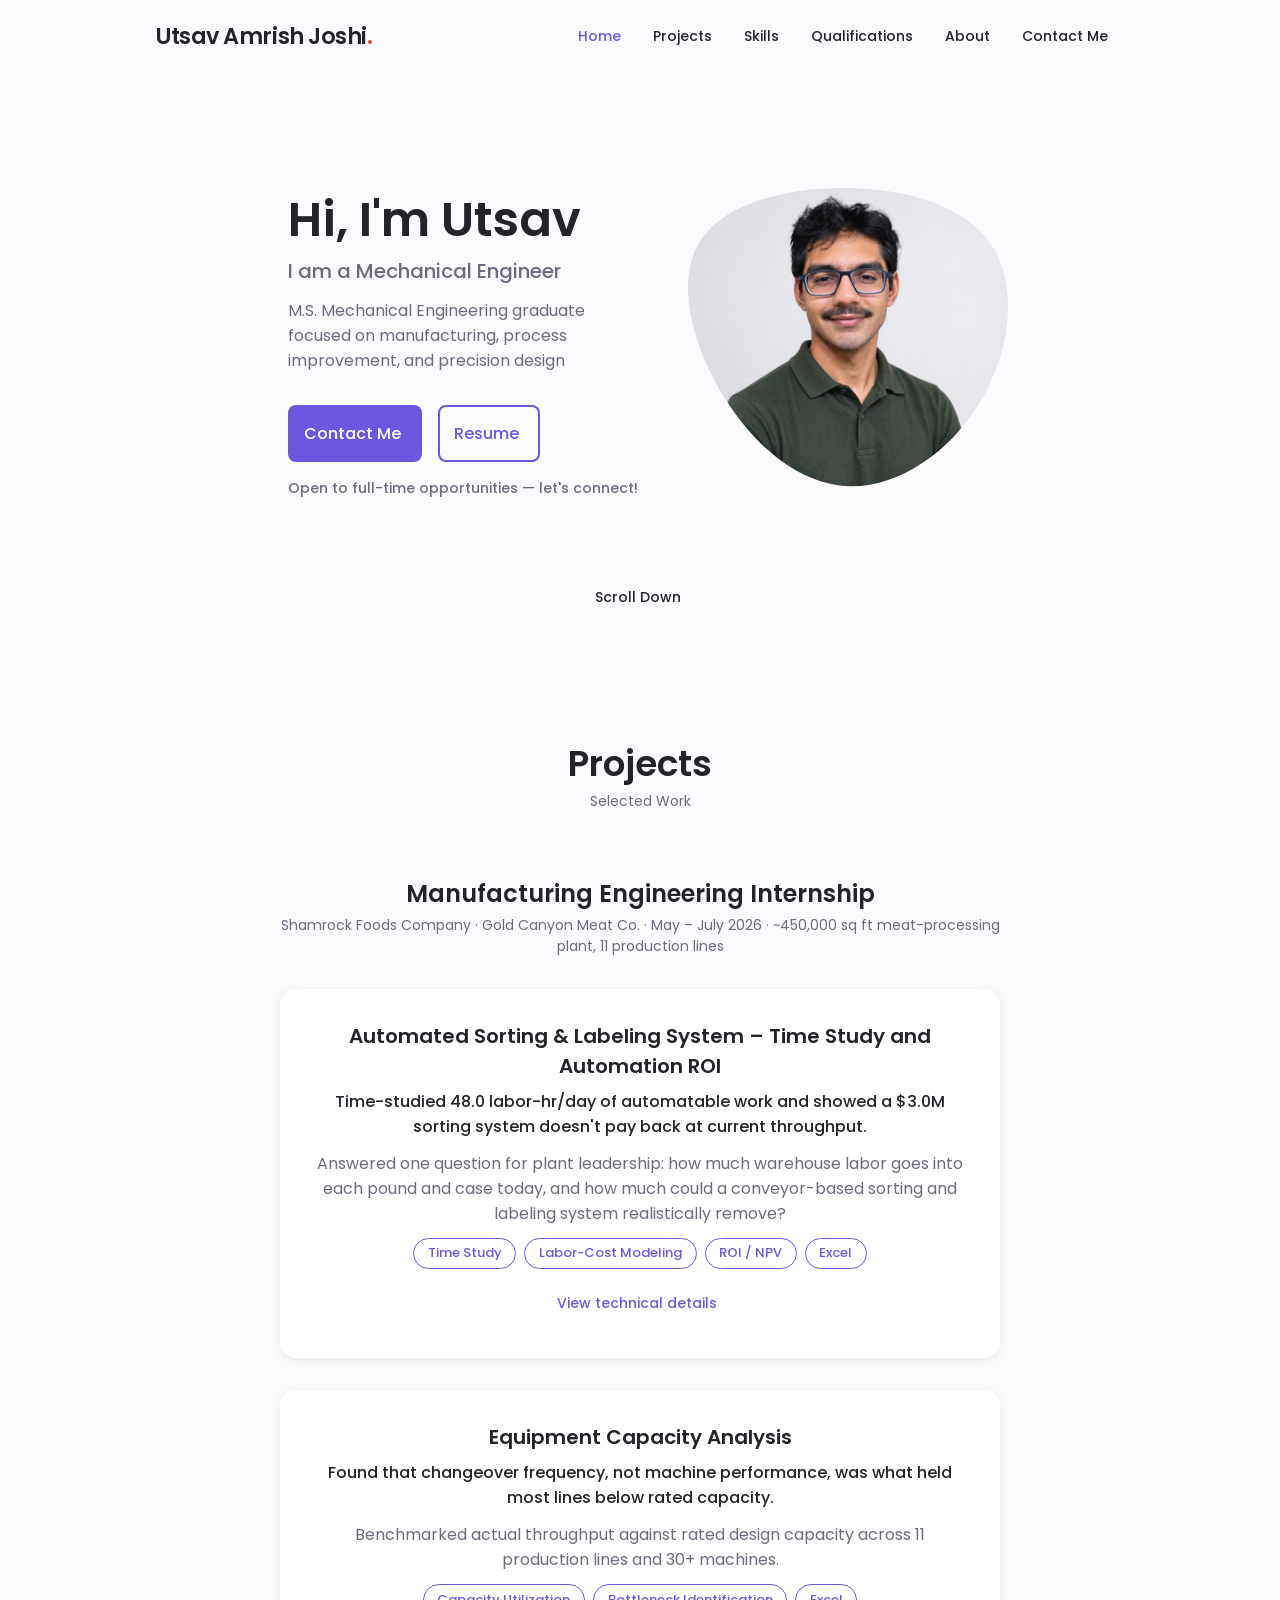
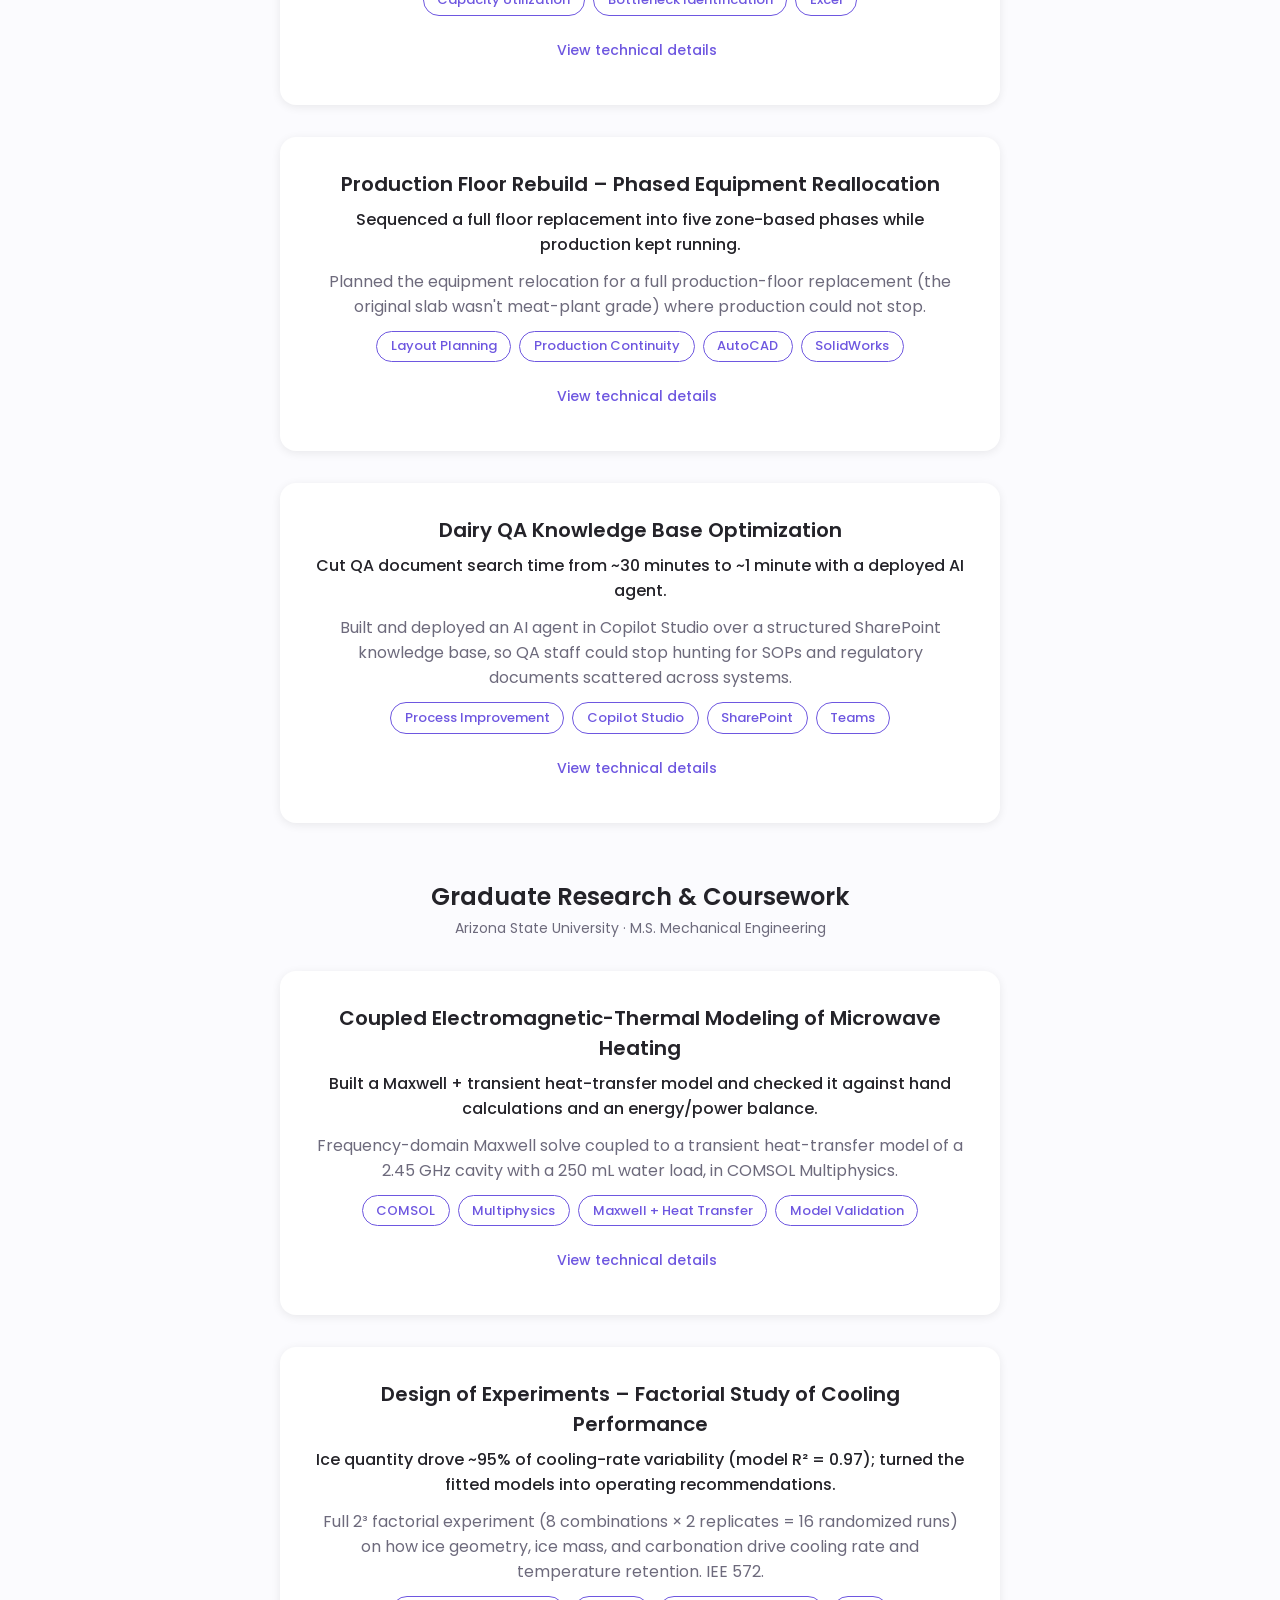
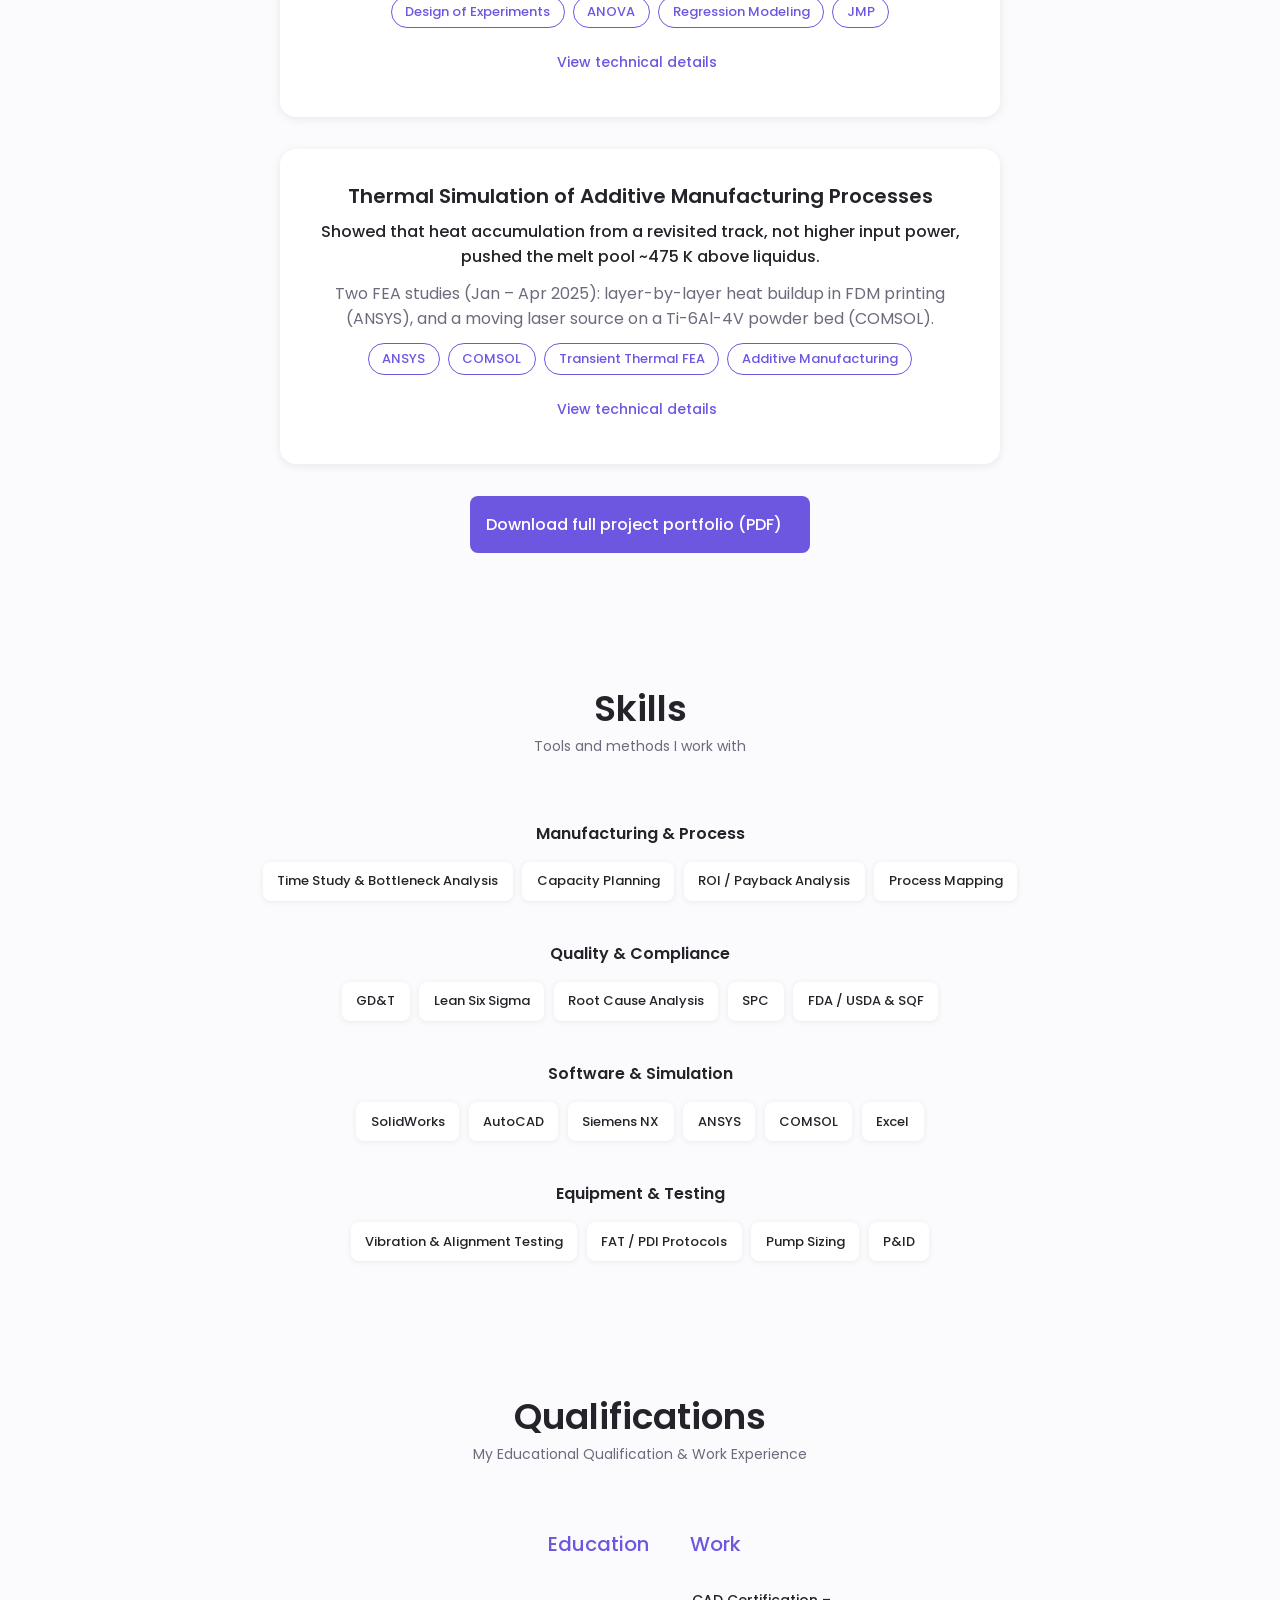
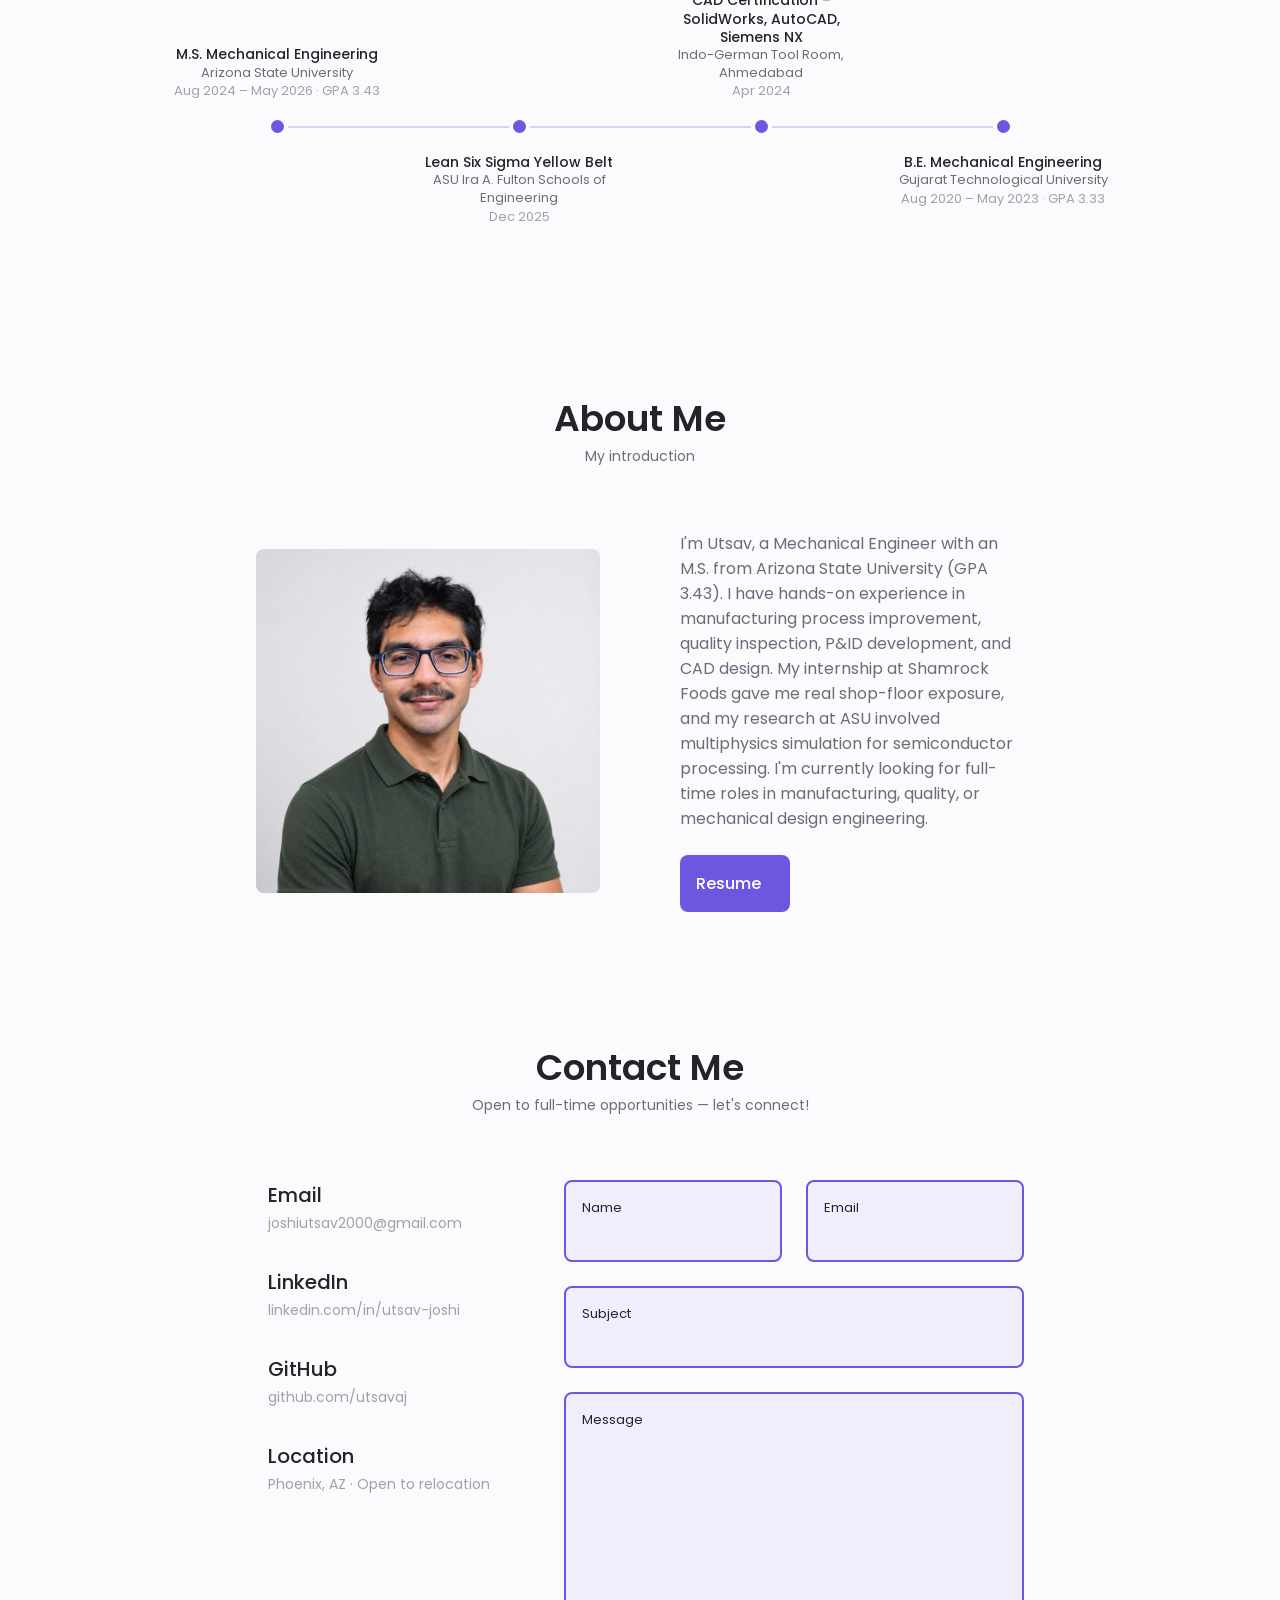
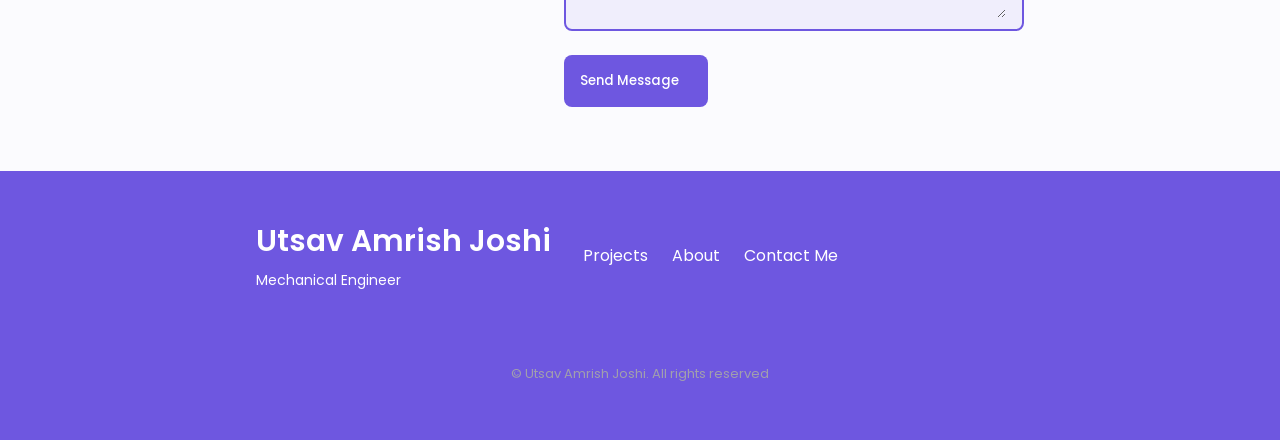
==== commit 9ec7a268: "Open project portfolio PDF in a new tab; center Scroll Down on the hero - Project portfolio link: dr" ====
--- a/index.html
+++ b/index.html
@@ -558,7 +558,7 @@
       </div>
 
       <div class="portfolio_cta">
-        <a href="./Utsav_Joshi_Project_Portfolio.pdf" download class="button button--flex" target="_blank" rel="noopener noreferrer">
+        <a href="./Utsav_Joshi_Project_Portfolio.pdf" class="button button--flex" target="_blank" rel="noopener noreferrer">
           Download full project portfolio (PDF)
           <i class="uil uil-file-download-alt button_icon"></i>
         </a>
--- a/assets/css/custom.css
+++ b/assets/css/custom.css
@@ -456,3 +456,14 @@
     margin-bottom: 0;
   }
 }
+
+/* Scroll Down: centered under the hero instead of pushed left by the template's margin.
+   Same 768px breakpoint the template uses to show it. */
+@media screen and (min-width: 768px) {
+  .home_scroll {
+    text-align: center;
+  }
+  .home_scroll-button {
+    margin-left: 0;
+  }
+}
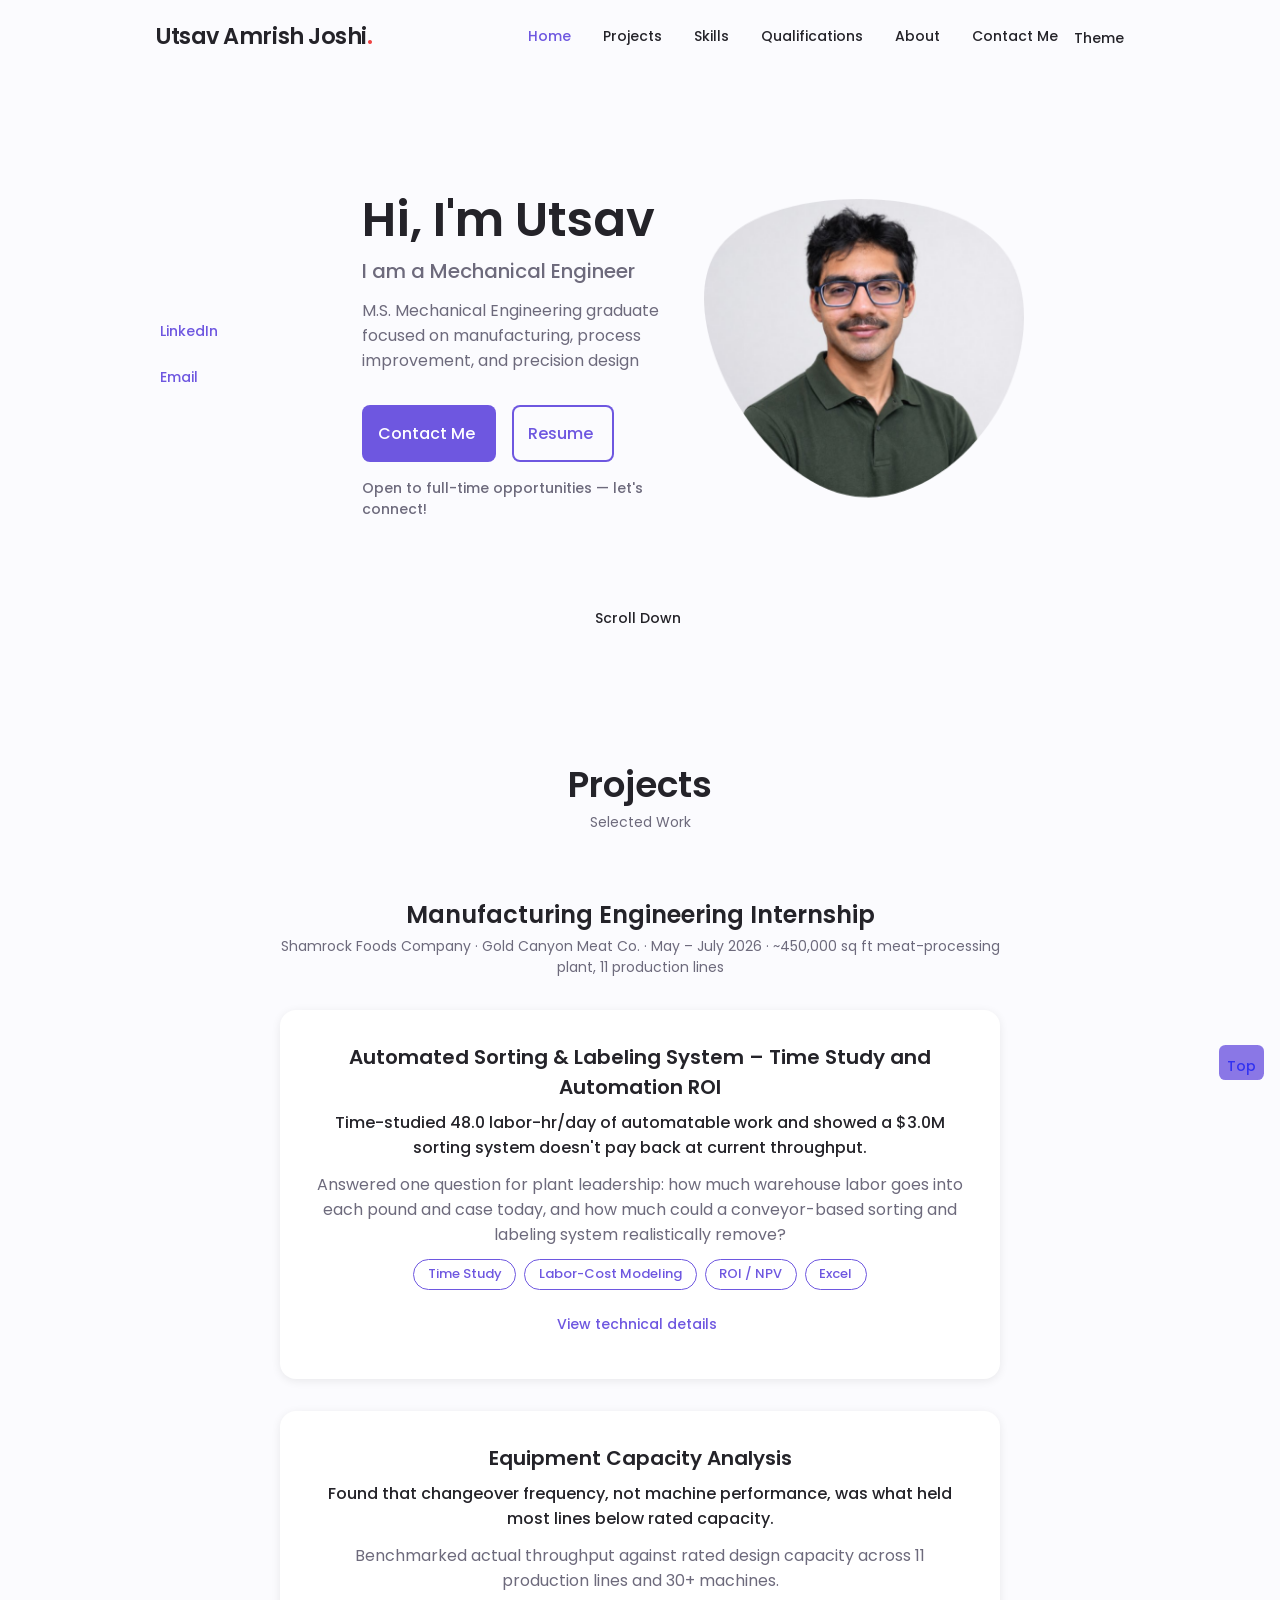
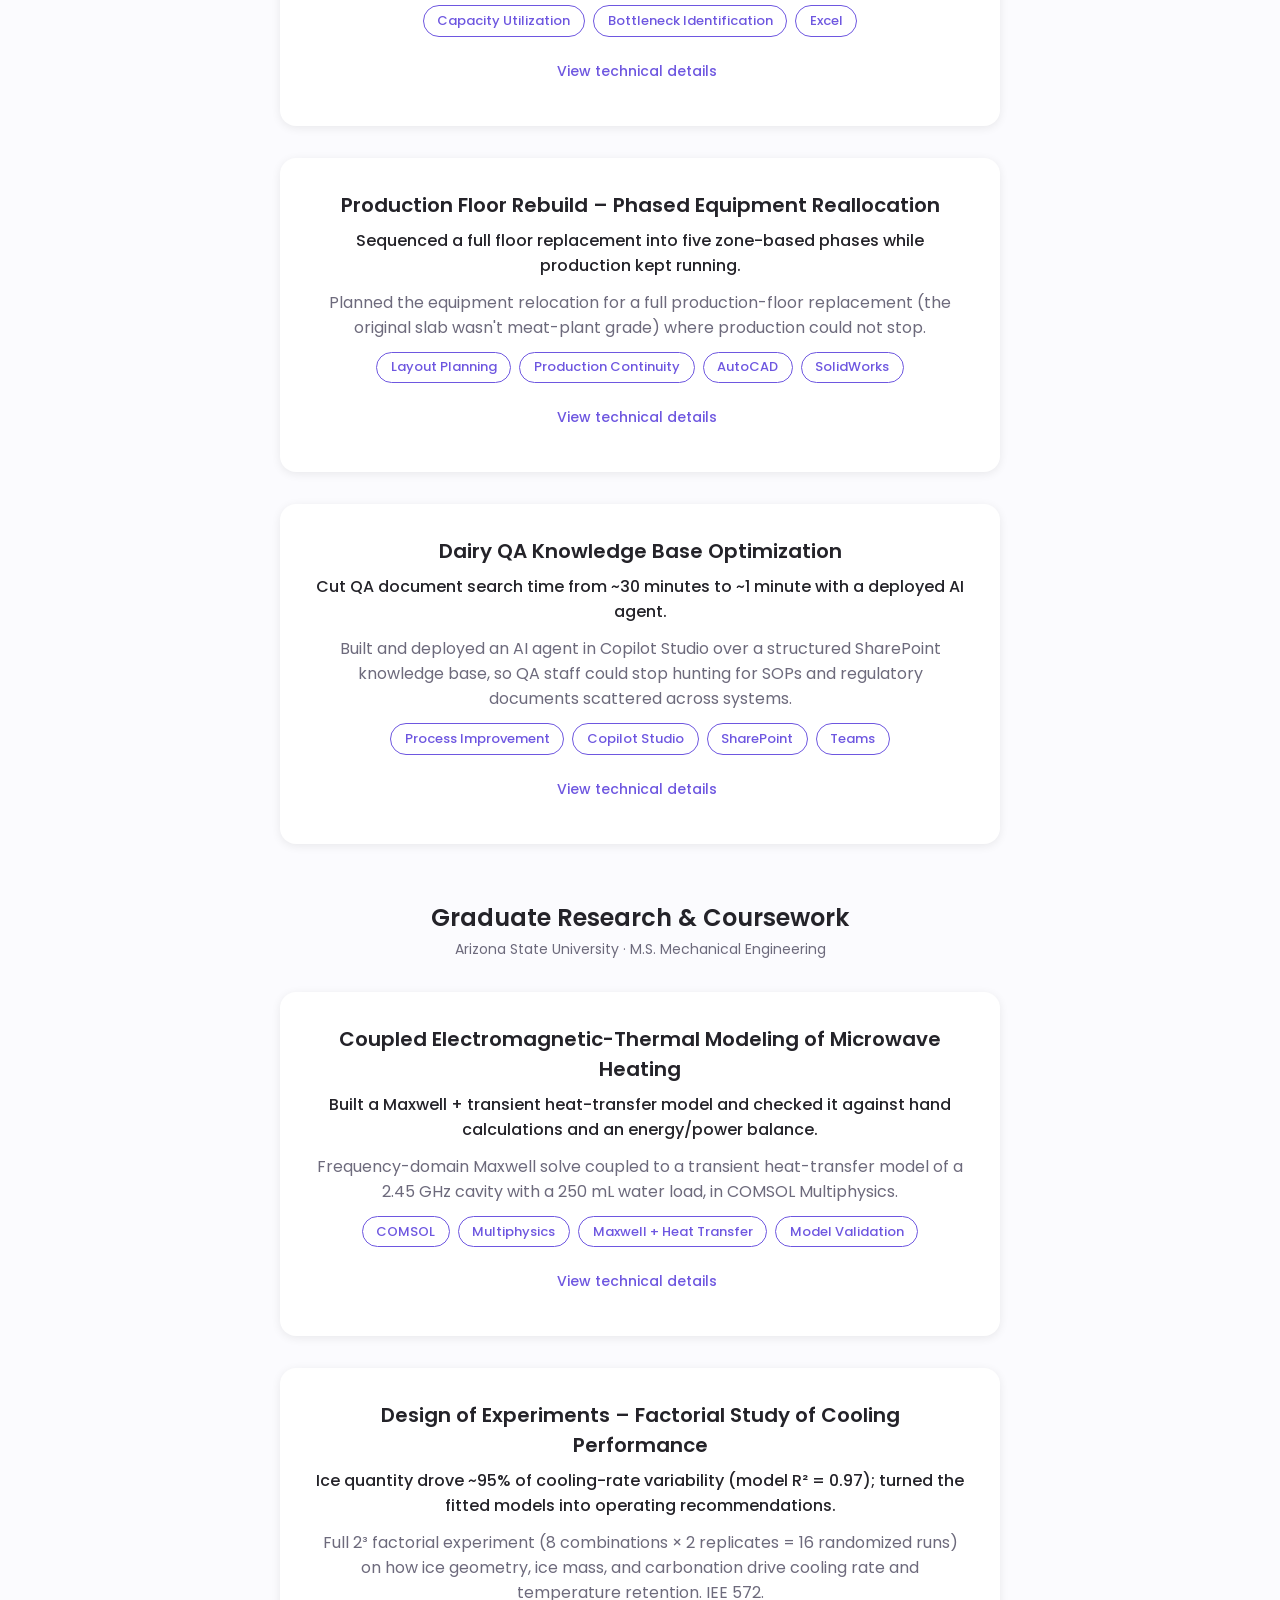
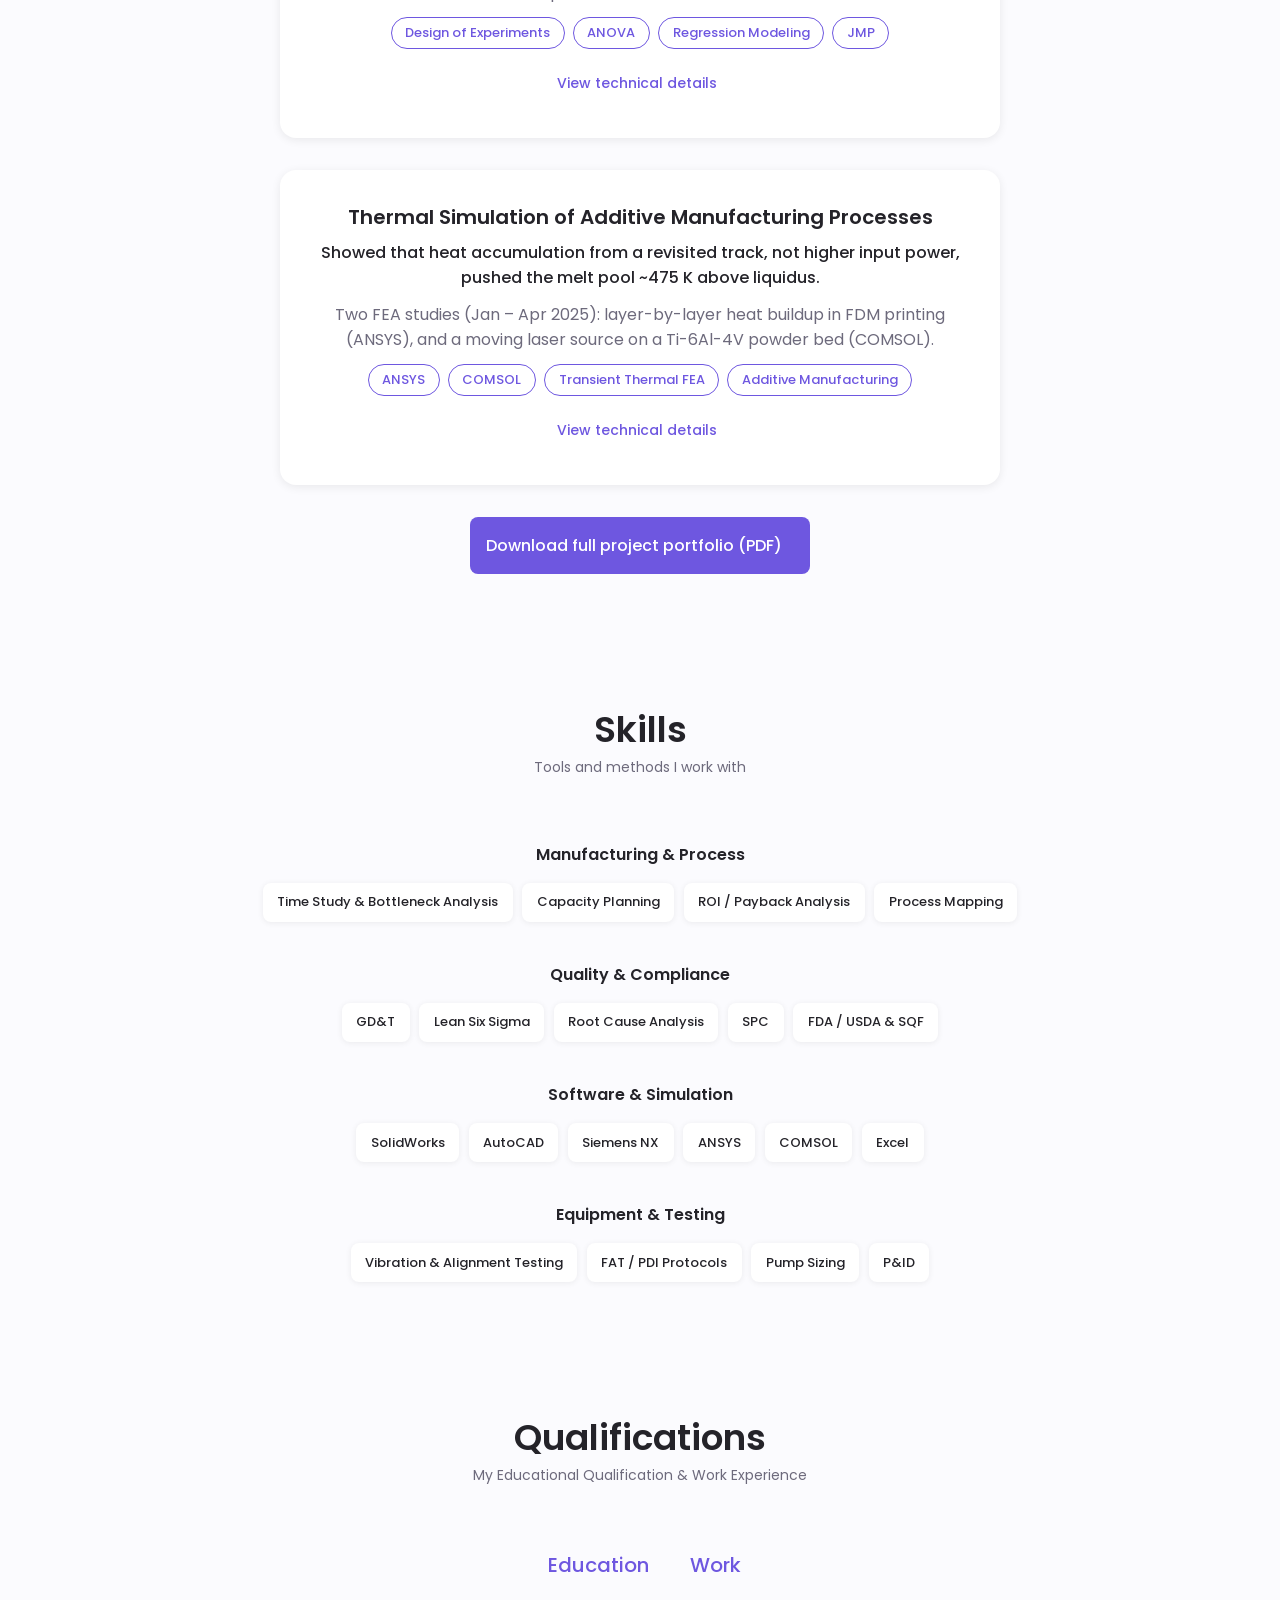
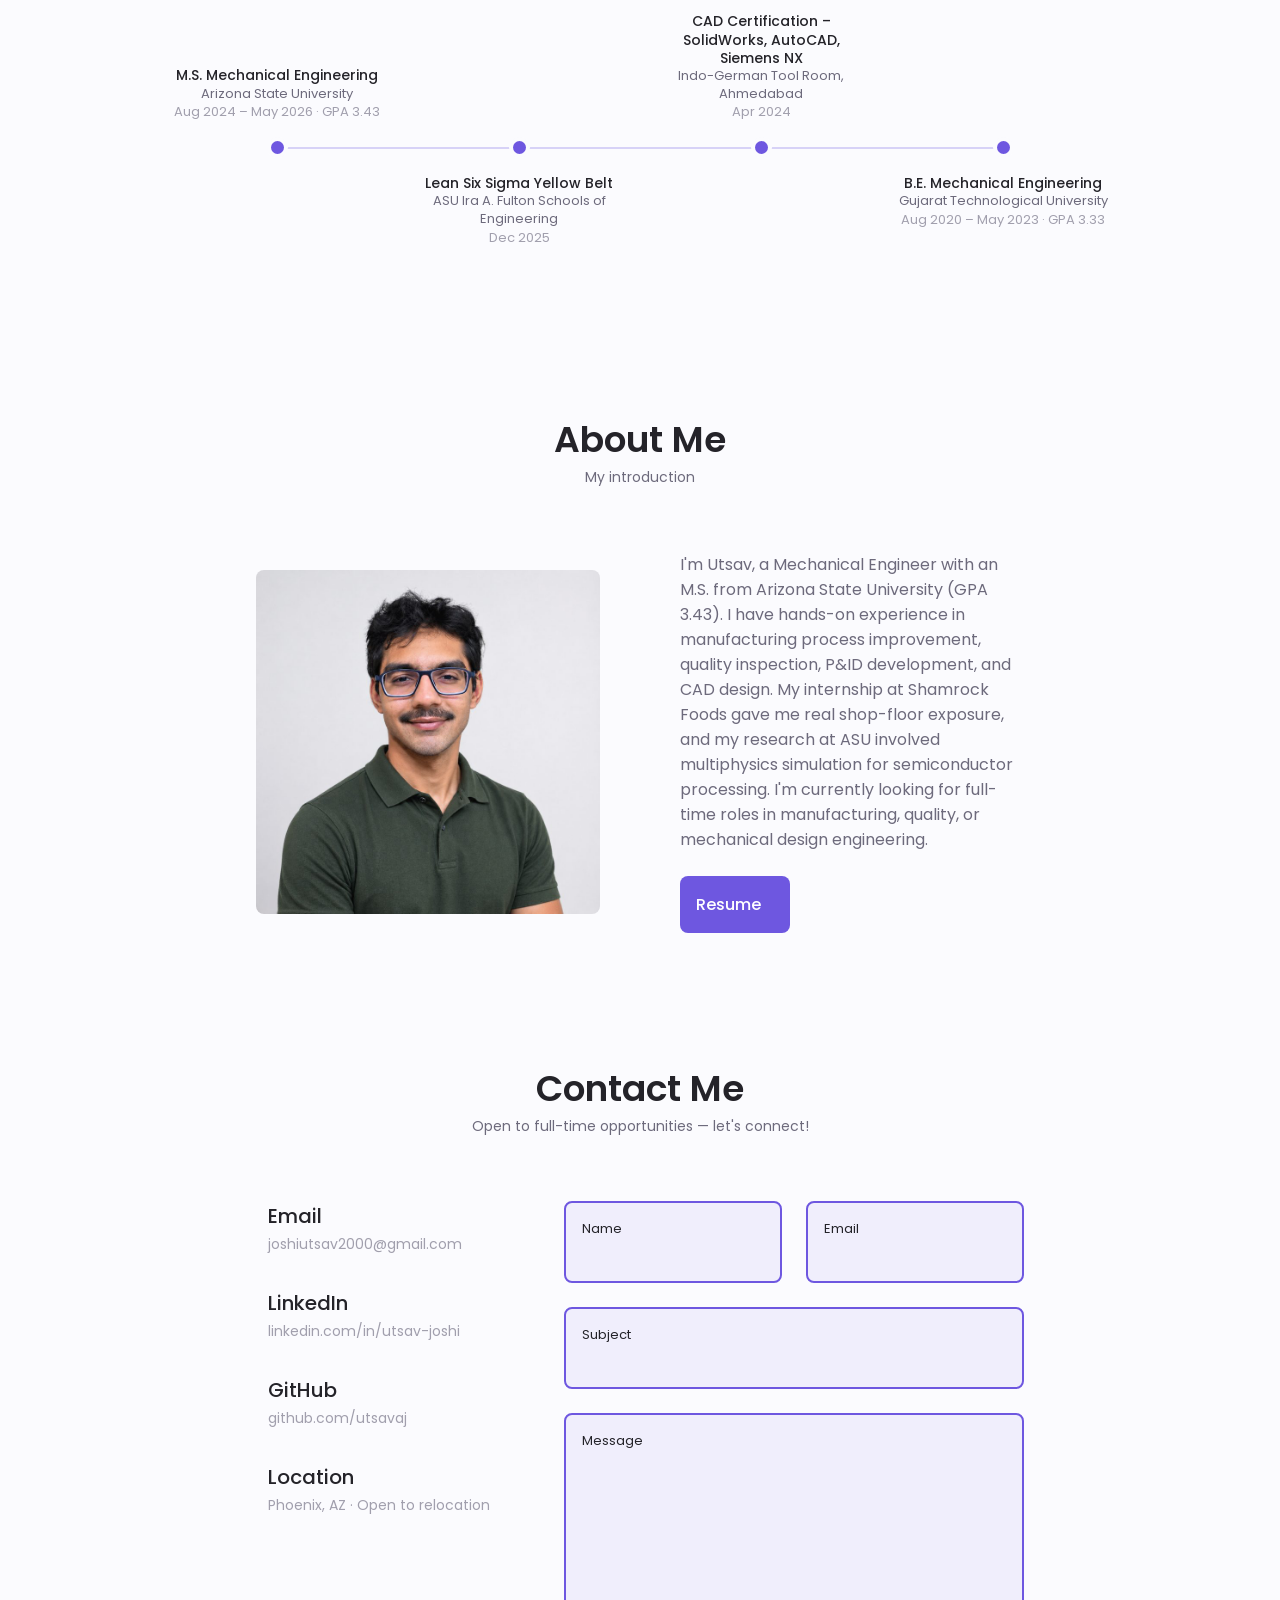
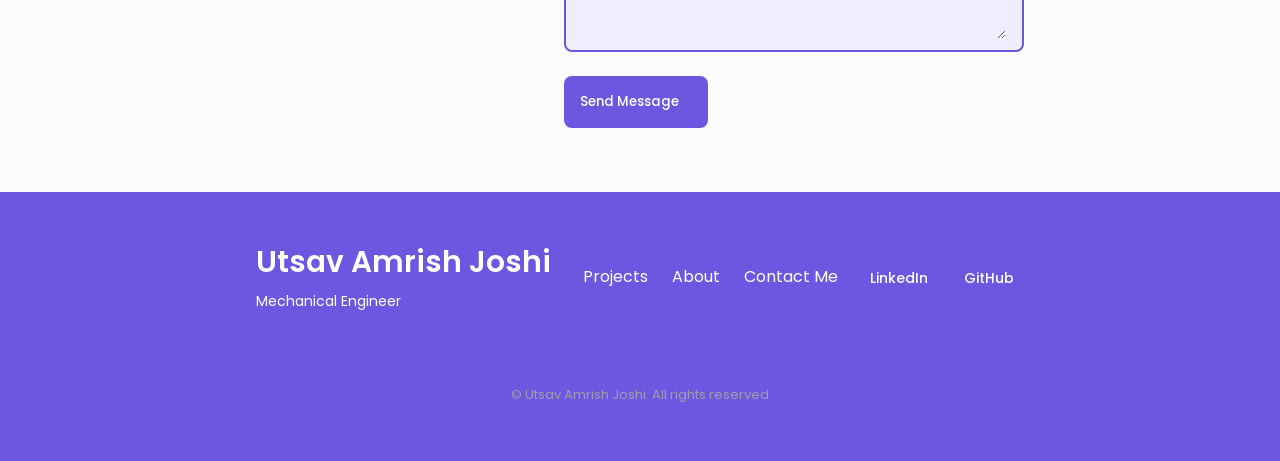
==== commit 2fbb1831: "Fix contact-form false success, icon-font fallback, theme flash, keyboard access, labels - Contact f" ====
--- a/index.html
+++ b/index.html
@@ -27,7 +27,8 @@
   <meta name="twitter:image" content="https://utsavaj.github.io/assets/img/share-card.png" />
   <meta name="theme-color" content="#7d6bd6">
   <link rel="canonical" href="https://utsavaj.github.io" />
-  <link rel="stylesheet" href="https://unicons.iconscout.com/release/v4.0.0/css/line.css" />
+  <link rel="stylesheet" href="https://unicons.iconscout.com/release/v4.0.0/css/line.css"
+    onerror="document.documentElement.classList.add('no-icons')" />
   <link rel="stylesheet" href="./assets/css/style.css" />
   <title>Utsav Amrish Joshi | Mechanical &amp; Manufacturing Engineer</title>
   <link rel="shortcut icon" href="./assets/img/favicon.ico" type="image/x-icon" />
@@ -65,6 +66,16 @@
 </head>
 
 <body>
+  <!-- Apply the saved theme before anything paints. main.js runs at the end of
+       the page, so without this a returning dark-mode visitor sees the light
+       background flash first. -->
+  <script>
+    try {
+      if (localStorage.getItem("selected-theme") === "dark") {
+        document.body.classList.add("dark-theme");
+      }
+    } catch (e) {}
+  </script>
   <!-- Header -->
   <header class="header" id="header">
     <nav class="nav container">
@@ -103,12 +114,14 @@
             </a>
           </li>
         </ul>
-        <i class="uil uil-times nav_close" id="nav-close"></i>
+        <i class="uil uil-times nav_close" id="nav-close" role="button" tabindex="0" aria-label="Close menu"></i>
       </div>
 
       <div class="nav_btns">
-        <i class="uil uil-moon change-theme" id="theme-button"></i>
-        <div class="nav_toggle" id="nav-toggle">
+        <i class="uil uil-moon change-theme" id="theme-button" role="button" tabindex="0"
+          aria-label="Toggle dark mode"></i>
+        <div class="nav_toggle" id="nav-toggle" role="button" tabindex="0" aria-label="Open menu"
+          aria-controls="nav-menu" aria-expanded="false">
           <i class="uil uil-apps"></i>
         </div>
       </div>
@@ -843,7 +856,7 @@
           <div id="alert" class="alert_style"></div>
           <div class="contact_inputs grid">
             <div class="contact_content">
-              <label class="contact_label">Name</label>
+              <label for="name" class="contact_label">Name</label>
               <input type="text" name="name" class="contact_input" id="name" required>
             </div>
             <div class="contact_content">
@@ -888,10 +901,12 @@
         </ul>
 
         <div class="footer_socials">
-          <a href="https://www.linkedin.com/in/utsav-joshi/" target="_blank" rel="noopener noreferrer" class="footer_social">
+          <a href="https://www.linkedin.com/in/utsav-joshi/" target="_blank" rel="noopener noreferrer" class="footer_social"
+            aria-label="LinkedIn">
             <i class="uil uil-linkedin-alt"></i>
           </a>
-          <a href="https://github.com/utsavaj" target="_blank" rel="noopener noreferrer" class="footer_social">
+          <a href="https://github.com/utsavaj" target="_blank" rel="noopener noreferrer" class="footer_social"
+            aria-label="GitHub">
             <i class="uil uil-github-alt"></i>
           </a>
         </div>
@@ -902,7 +917,7 @@
   </footer>
 
   <!-- Scroll Top -->
-  <a href="#" class="scrollup" id="scroll-up">
+  <a href="#" class="scrollup" id="scroll-up" aria-label="Back to top">
     <i class="uil uil-arrow-up scrollup_icon"></i>
   </a>
 
--- a/assets/css/custom.css
+++ b/assets/css/custom.css
@@ -467,3 +467,33 @@
     margin-left: 0;
   }
 }
+
+/* ---- Contact form: a failed send must not look like a successful one ---- */
+.alert_style.alert_error {
+  background-color: hsl(0, 65%, 42%);
+}
+
+/* ---- Fallback when the icon font fails to load ----
+   Every icon is a glyph from the unicons CDN. If that request fails the icon
+   elements collapse to zero width, which makes the theme toggle and the mobile
+   menu button impossible to tap. The onerror handler on the stylesheet sets
+   .no-icons, and these rules put readable text back in their place. */
+.no-icons #theme-button::before,
+.no-icons #nav-toggle::before,
+.no-icons #nav-close::before,
+.no-icons .scrollup::before,
+.no-icons .footer_social::before,
+.no-icons .home_social-icon::before {
+  font-family: var(--body-font);
+  font-size: var(--small-font-size);
+  font-weight: var(--font-medium);
+  font-style: normal;
+}
+.no-icons #theme-button::before { content: "Theme"; }
+.no-icons #nav-toggle::before { content: "Menu"; }
+.no-icons #nav-close::before { content: "Close"; }
+.no-icons .scrollup::before { content: "Top"; padding: 0 0.2rem; }
+.no-icons .footer_social::before,
+.no-icons .home_social-icon::before { content: attr(aria-label); }
+.no-icons .footer_social,
+.no-icons .home_social-icon { margin-right: var(--mb-1); }
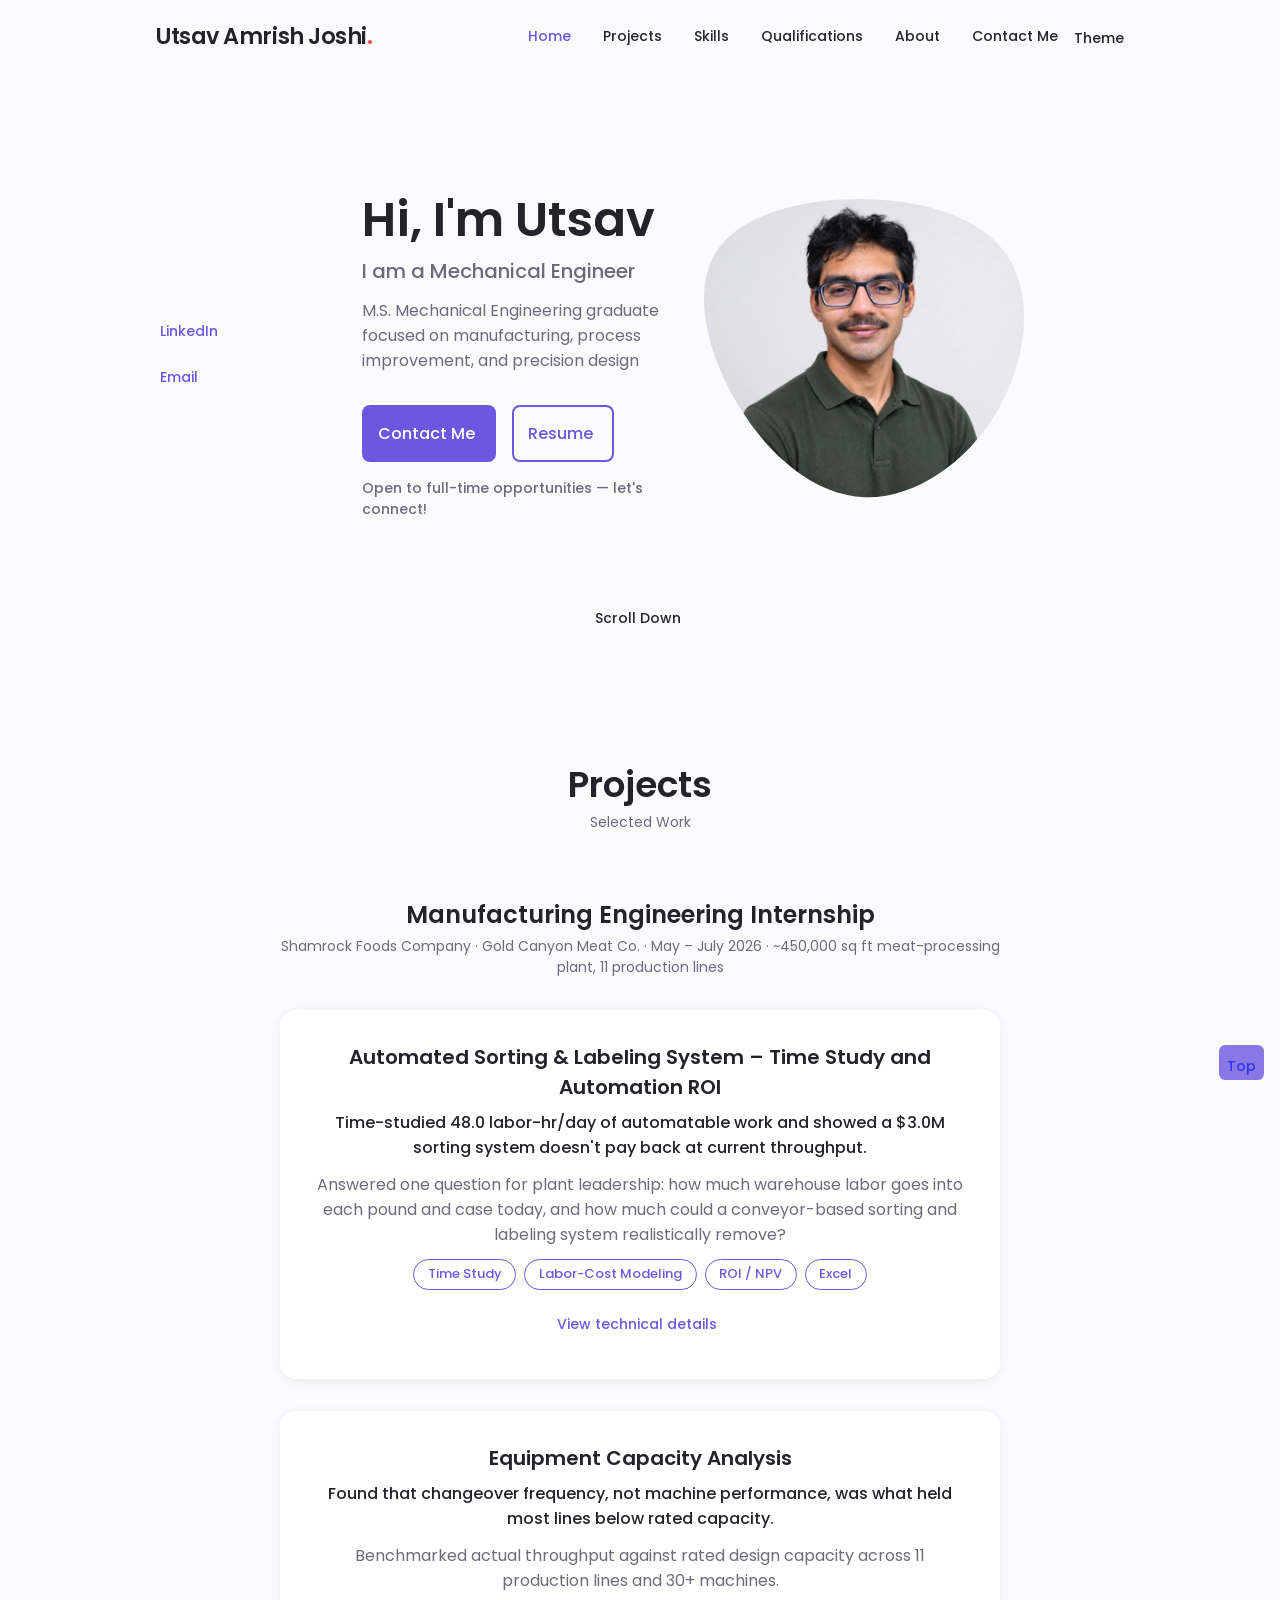
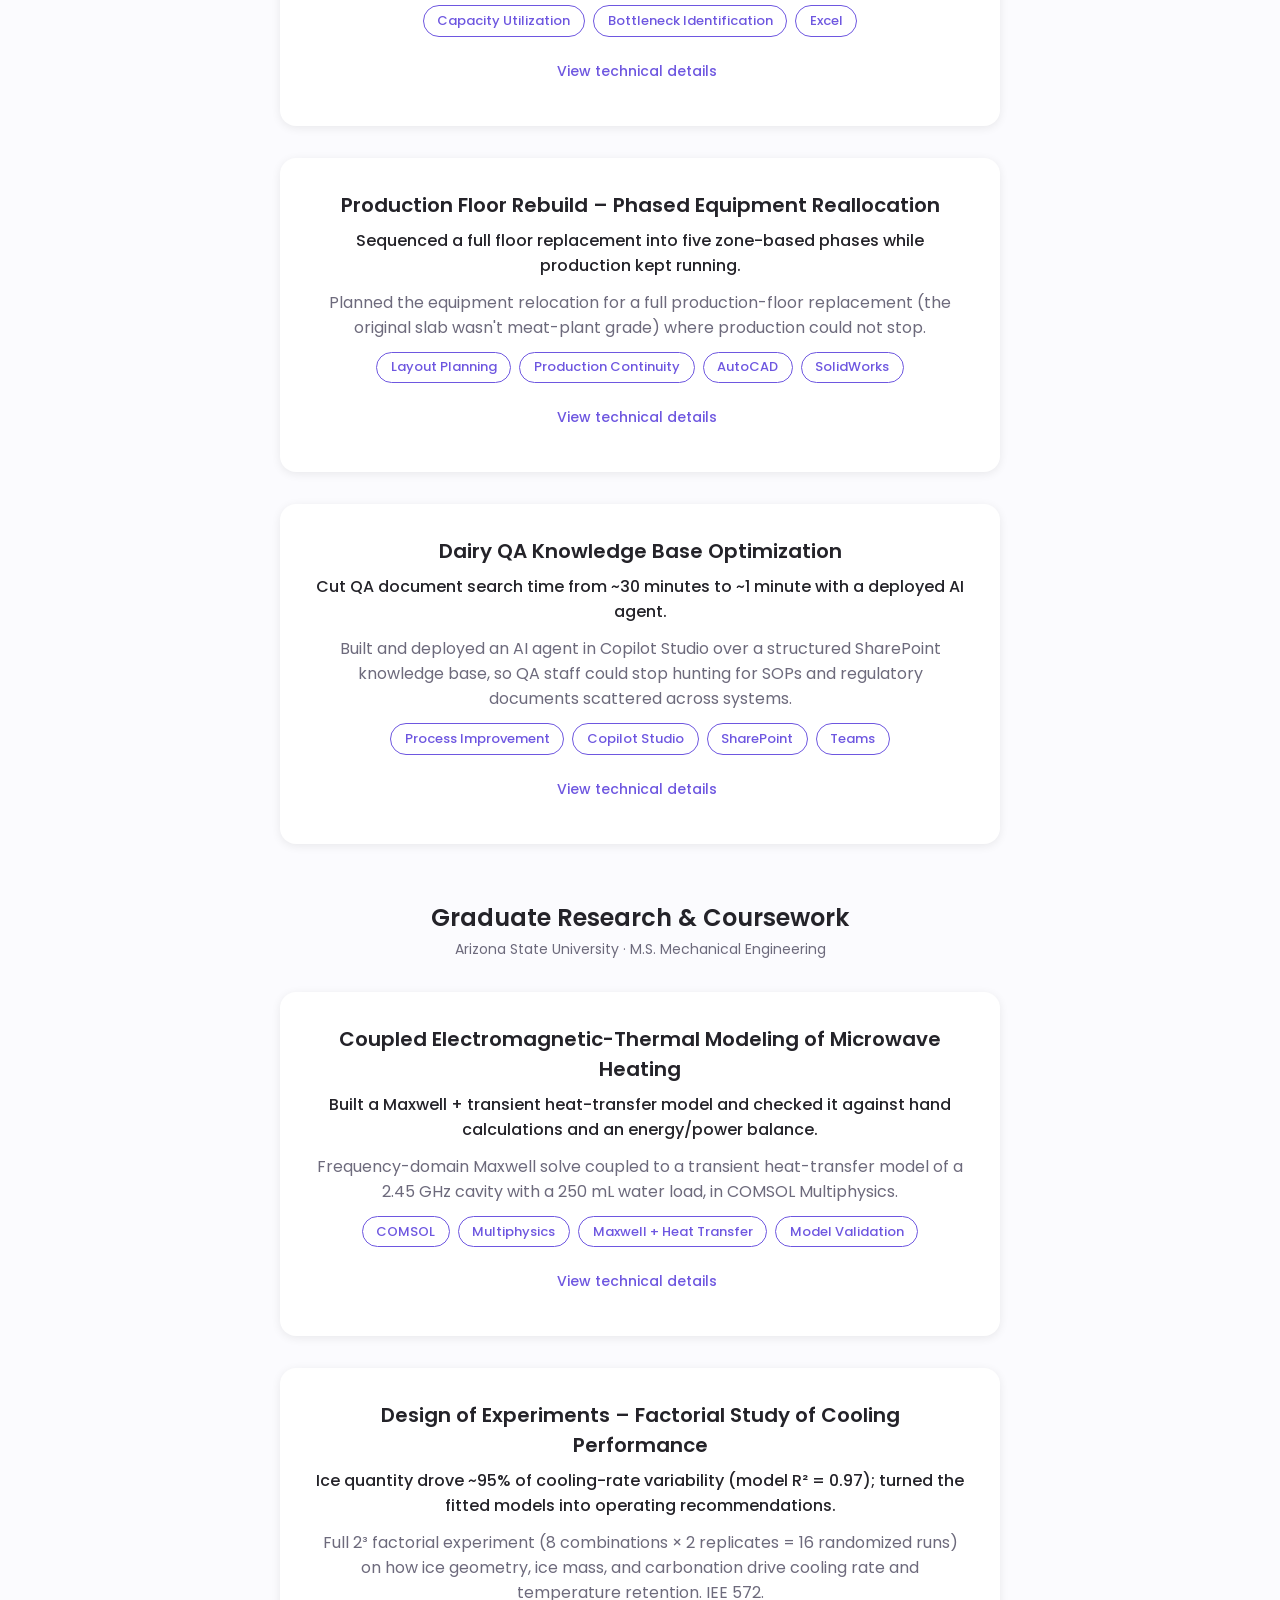
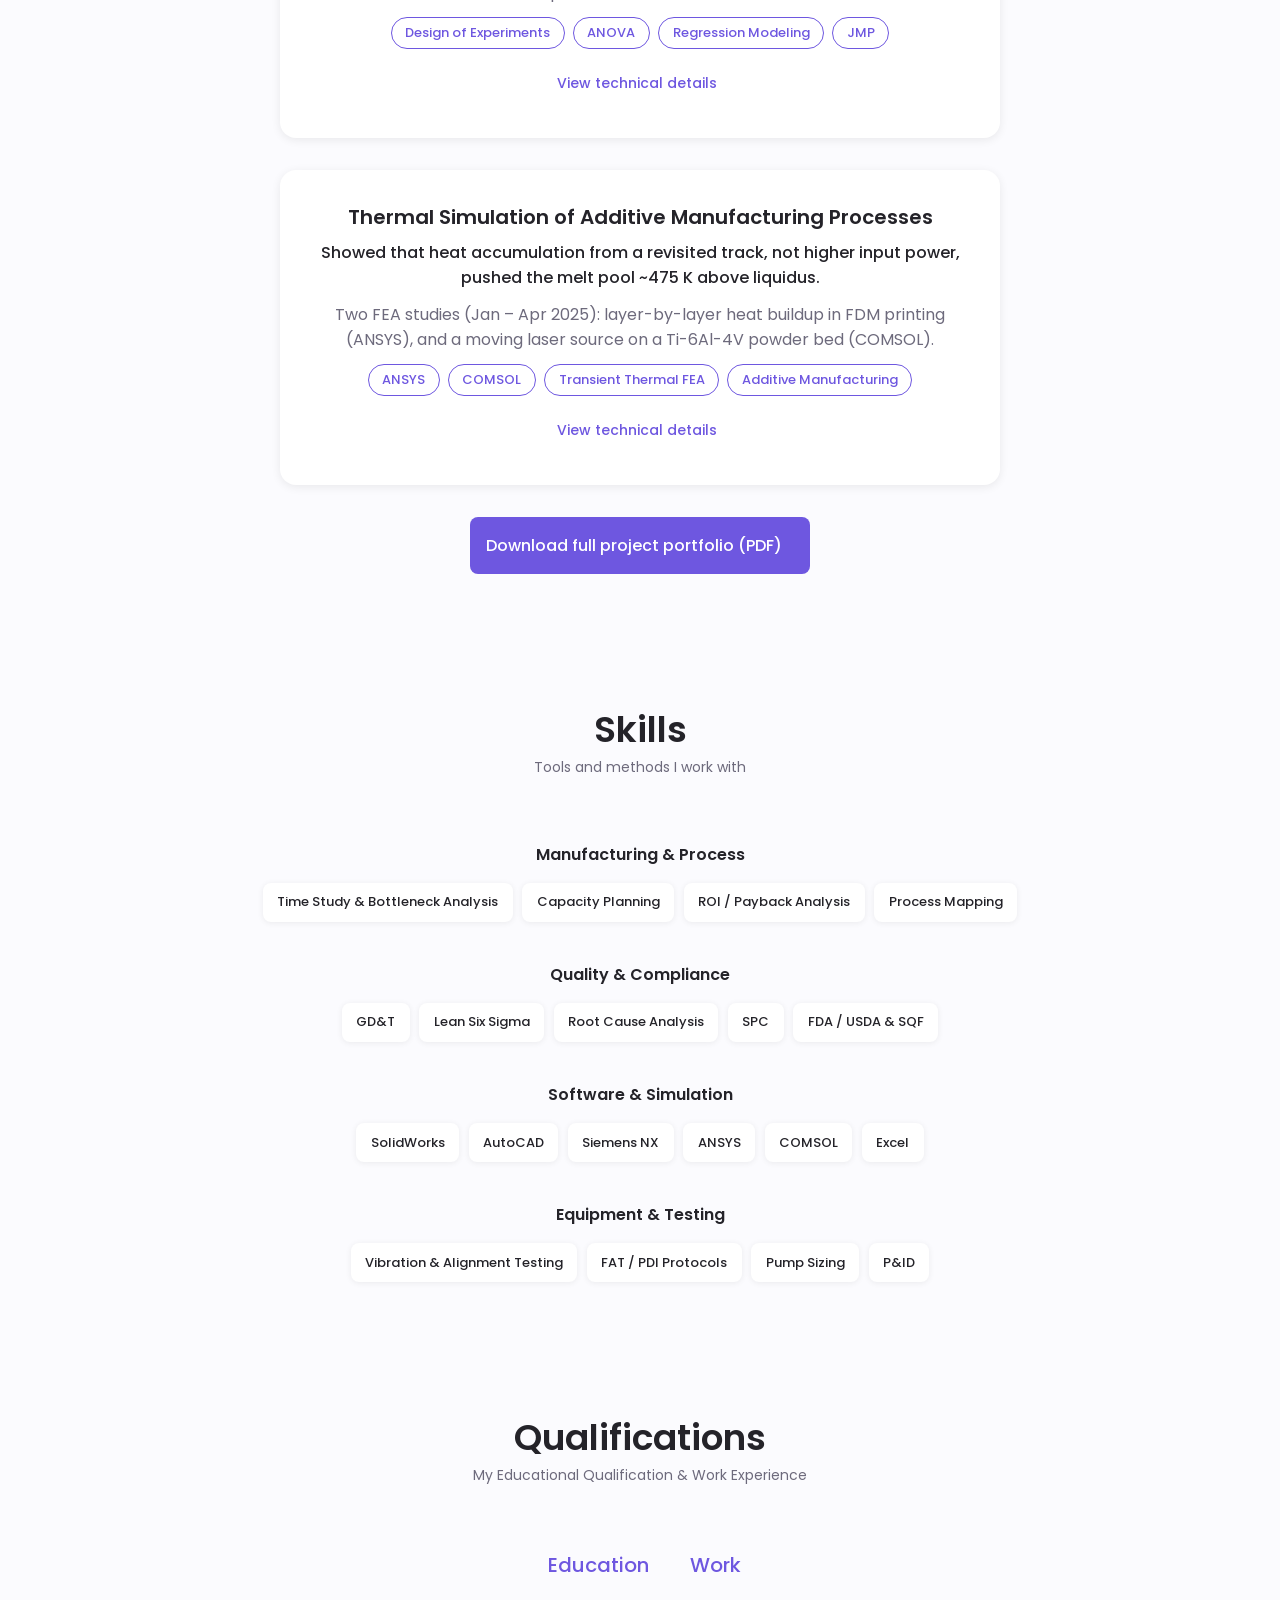
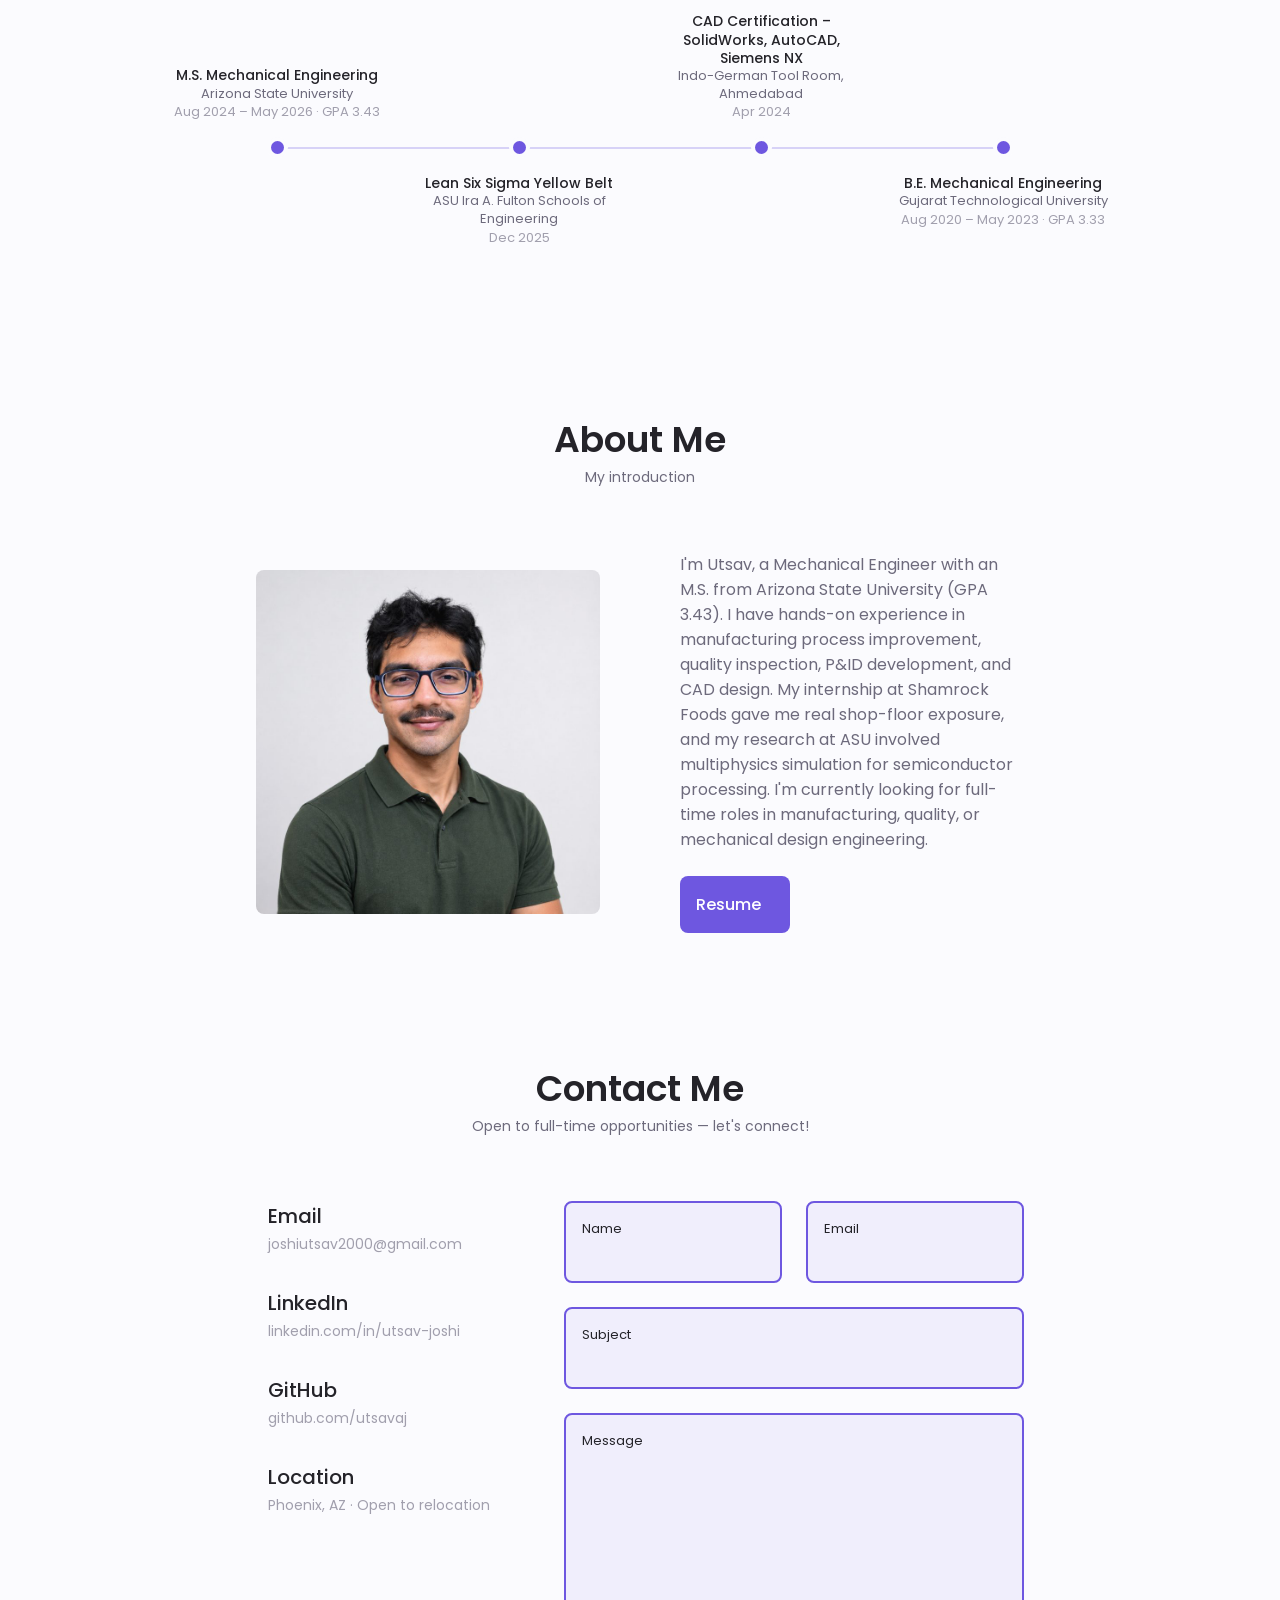
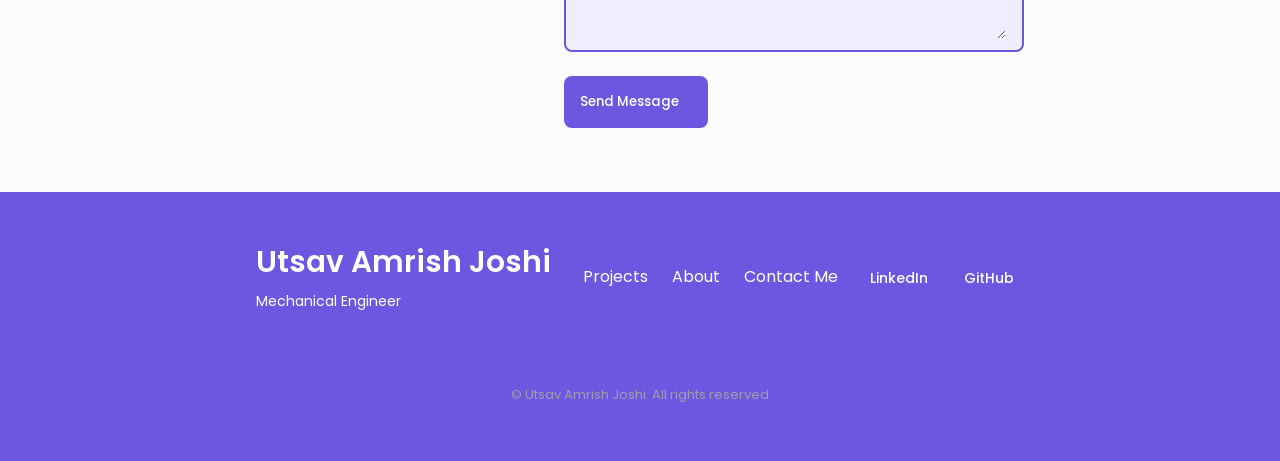
==== commit 91a37f78: "Tier 3 cleanup: dead code, font loading, sitemap, README - main.js: remove the skills accordion hand" ====
--- a/index.html
+++ b/index.html
@@ -27,6 +27,10 @@
   <meta name="twitter:image" content="https://utsavaj.github.io/assets/img/share-card.png" />
   <meta name="theme-color" content="#7d6bd6">
   <link rel="canonical" href="https://utsavaj.github.io" />
+  <link rel="preconnect" href="https://fonts.googleapis.com" />
+  <link rel="preconnect" href="https://fonts.gstatic.com" crossorigin />
+  <link rel="stylesheet"
+    href="https://fonts.googleapis.com/css2?family=Poppins:wght@400;500;600&display=swap" />
   <link rel="stylesheet" href="https://unicons.iconscout.com/release/v4.0.0/css/line.css"
     onerror="document.documentElement.classList.add('no-icons')" />
   <link rel="stylesheet" href="./assets/css/style.css" />
--- a/assets/css/style.css
+++ b/assets/css/style.css
@@ -1,5 +1,3 @@
-@import url("https://fonts.googleapis.com/css2?family=Poppins:wght@400;500;600&display=swap");
-
 :root {
   --header-height: 3rem;
 
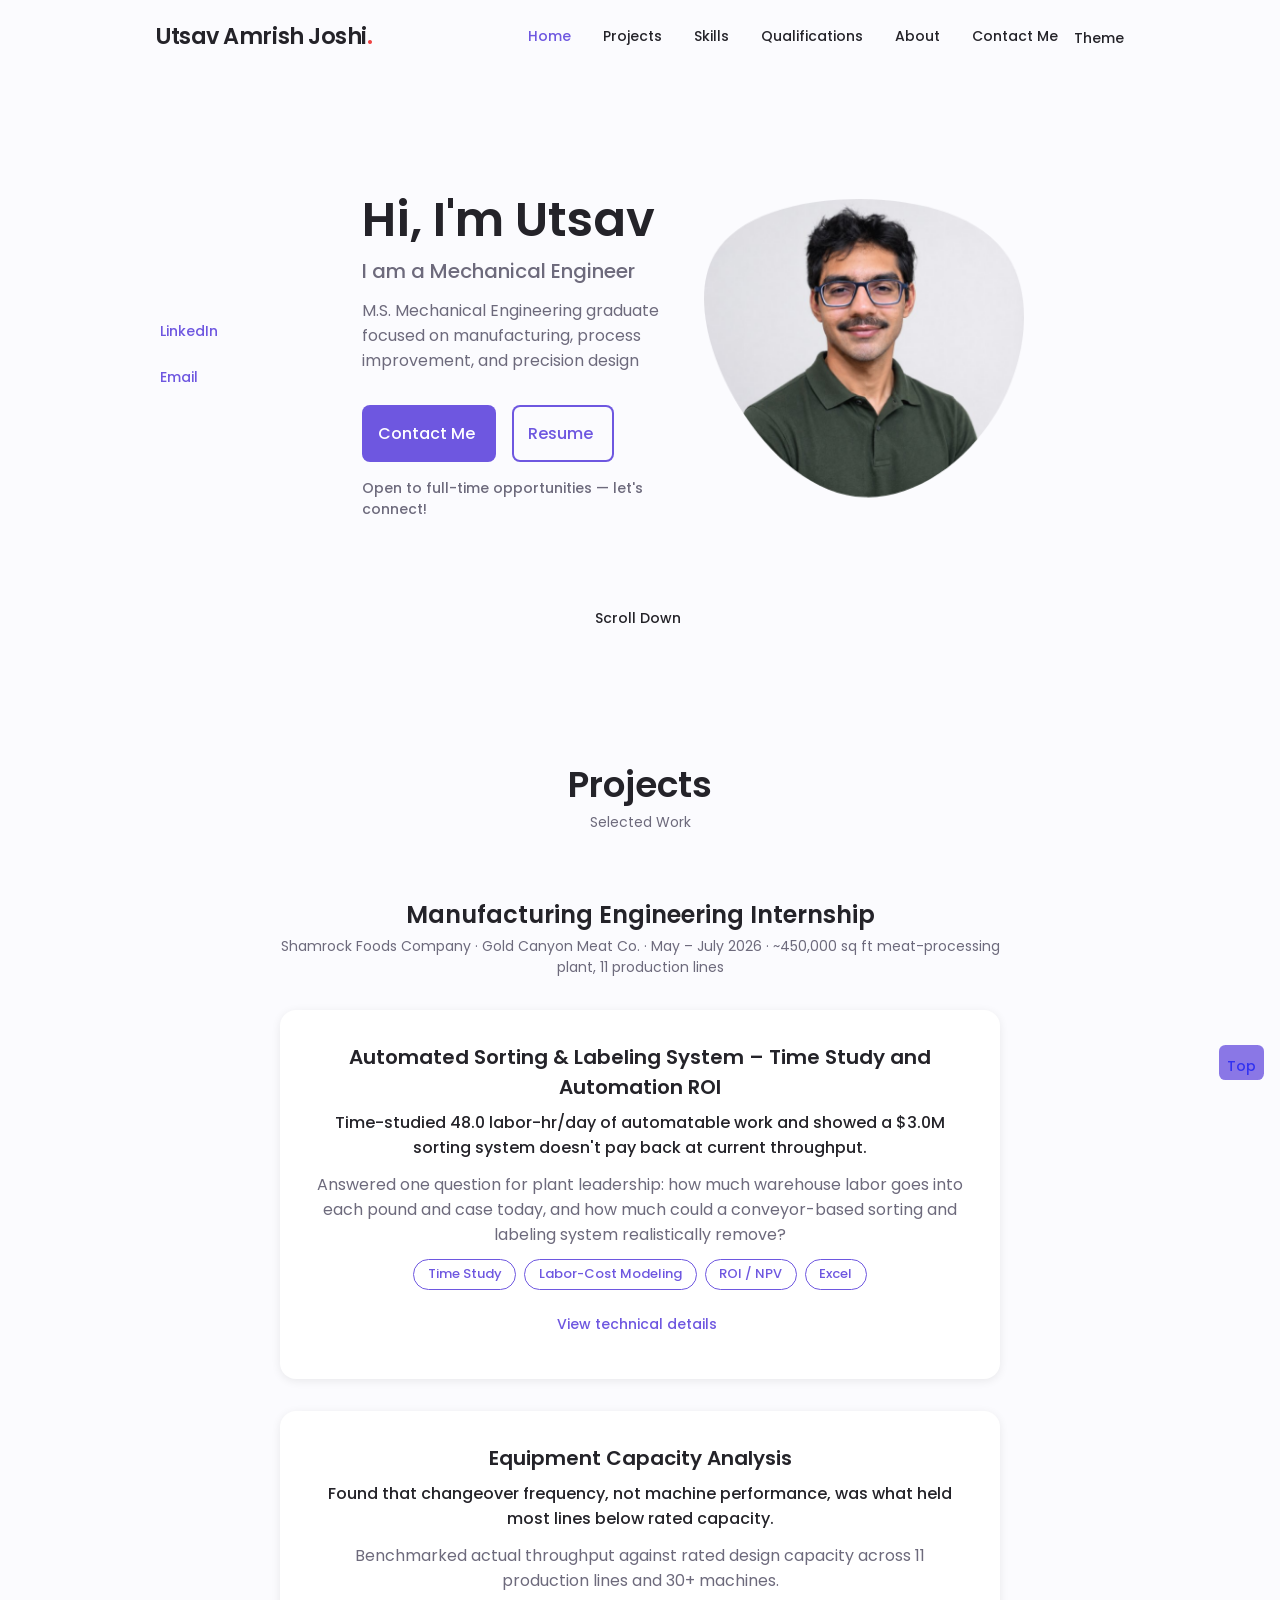
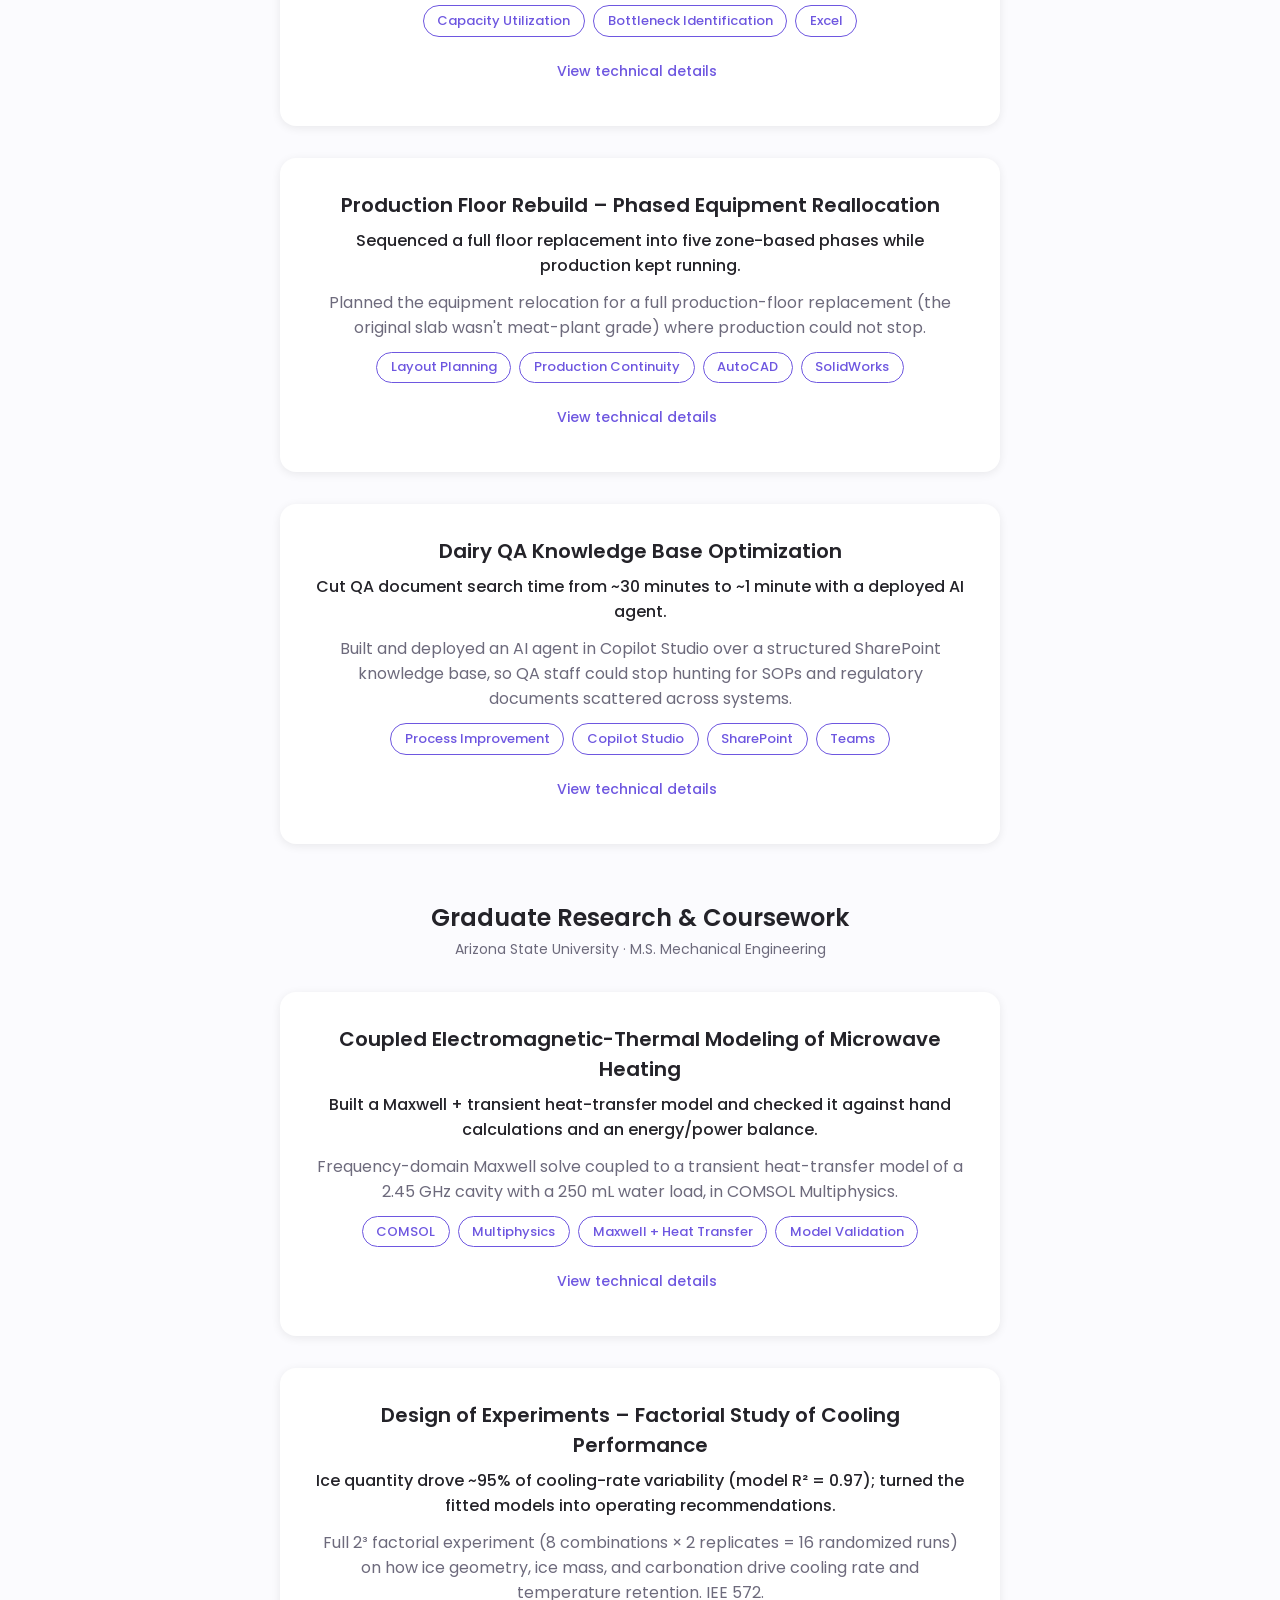
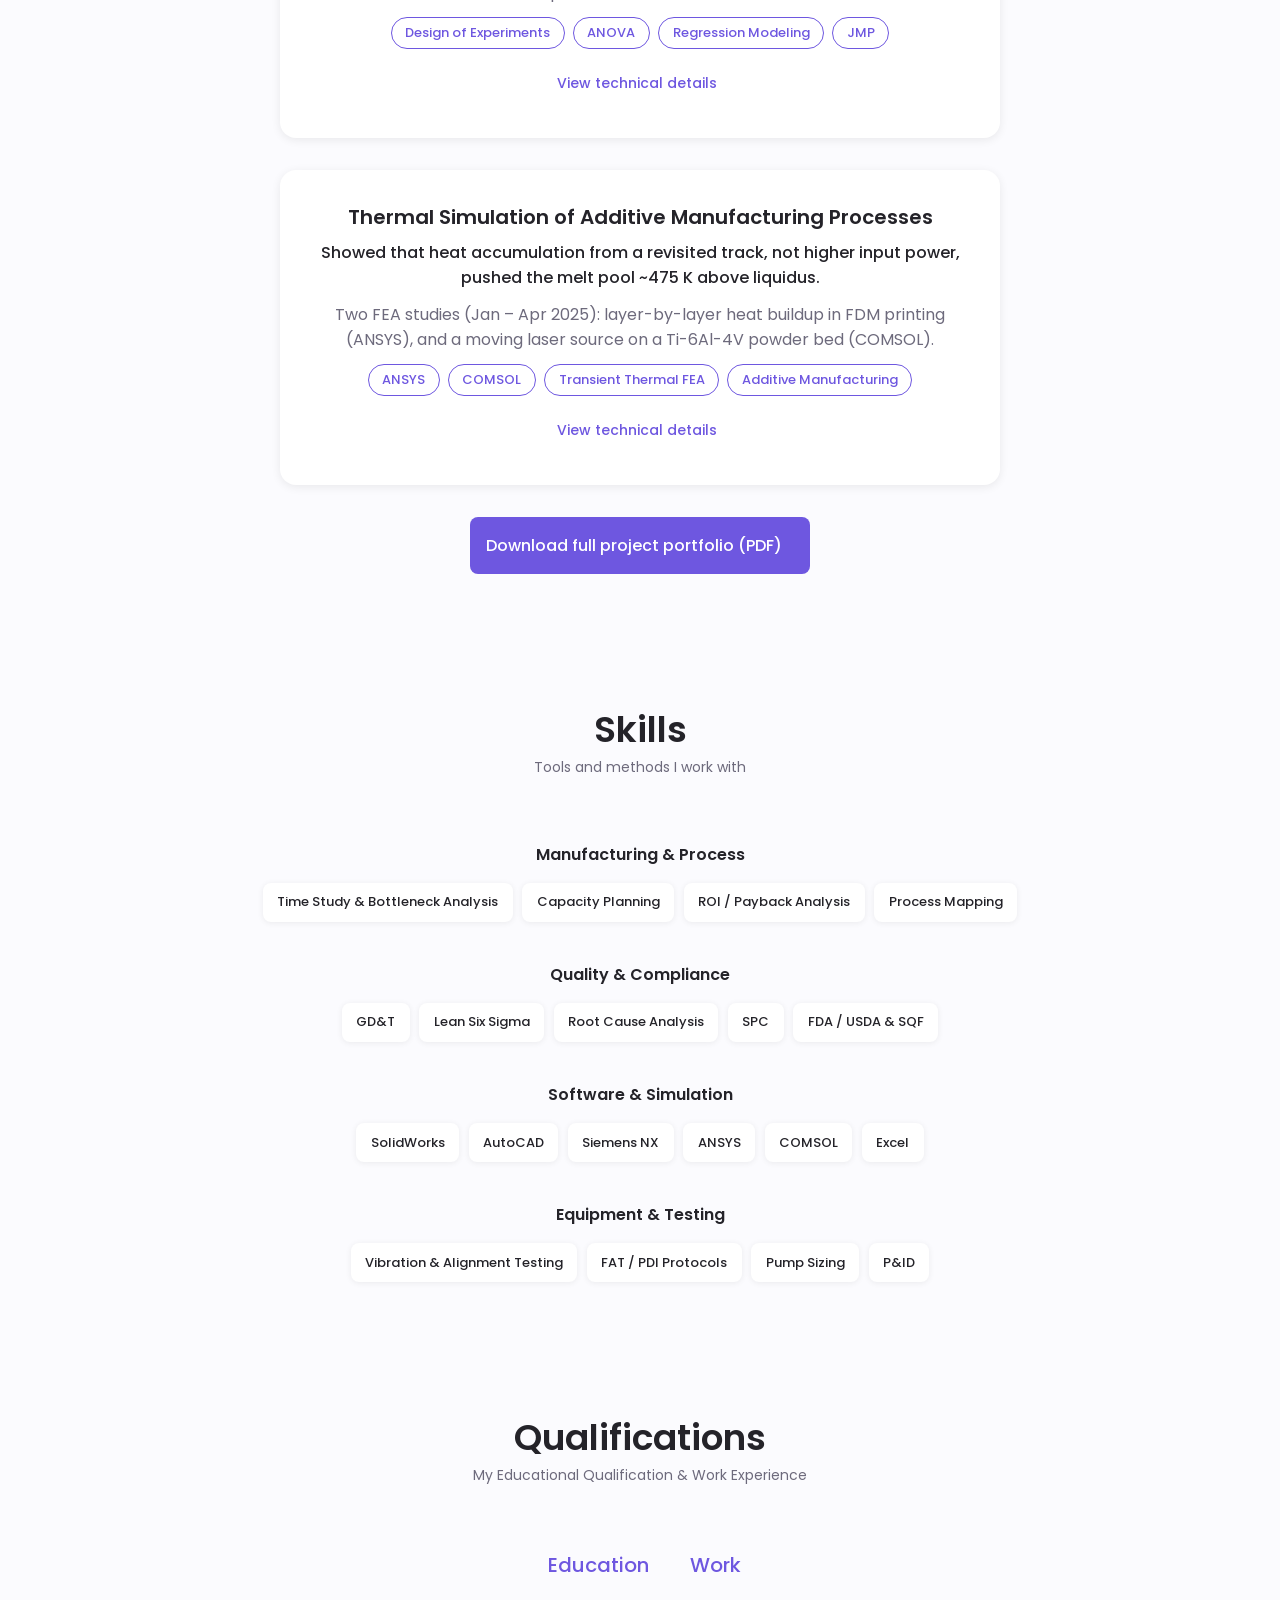
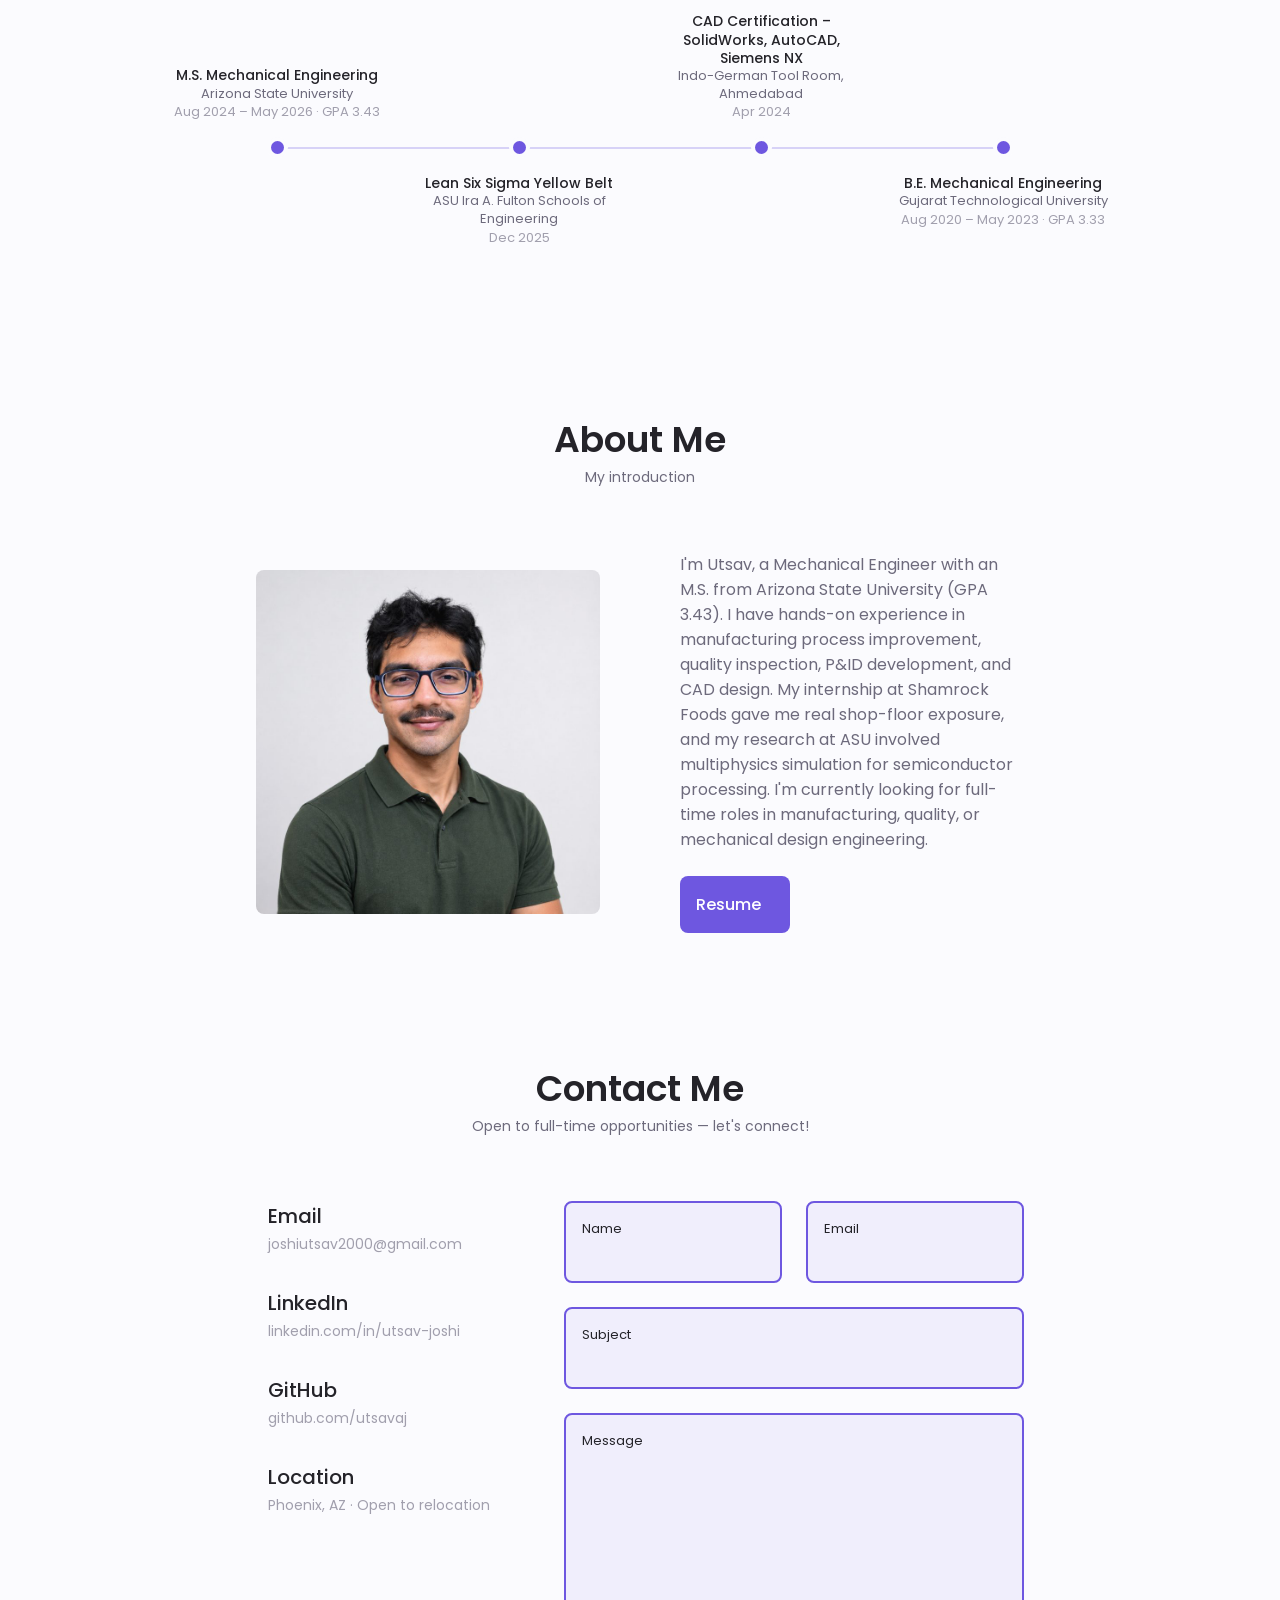
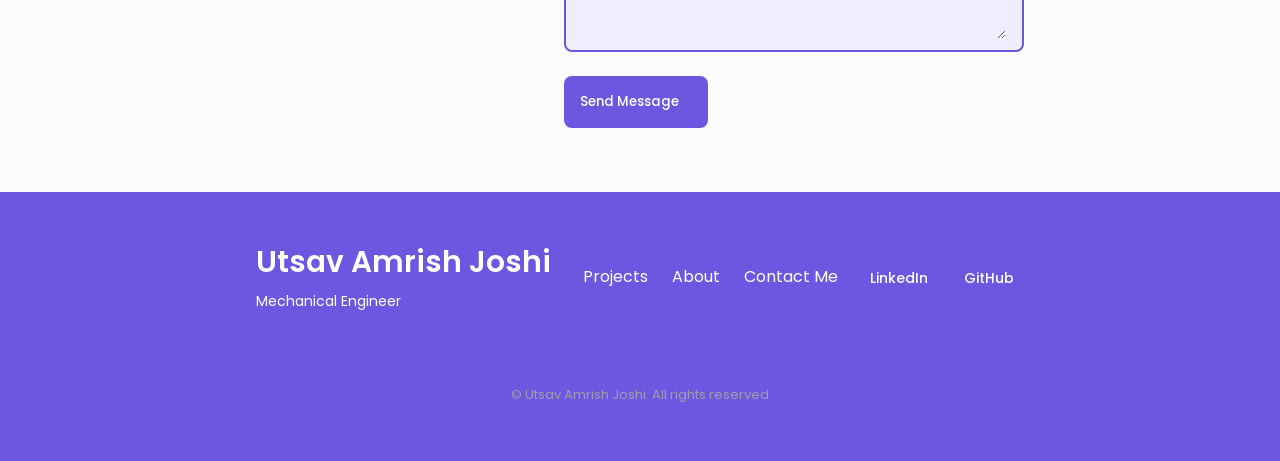
==== commit 919a7a44: "Make the qualification tabs keyboard-accessible; stop blocked storage crashing the scripts Tabs: the" ====
--- a/index.html
+++ b/index.html
@@ -636,18 +636,21 @@
       <span class="section_subtitle">My Educational Qualification &amp; Work Experience</span>
 
       <div class="qualification_container container">
-        <div class="qualification_tabs">
-          <div class="qualification_button button-flex" id="educationheader">
-            <i class="uil uil-graduation-cap qualification_icon"></i>Education
-          </div>
-          <div class="qualification_button button-flex" id="workheader">
-            <i class="uil uil-briefcase-alt qualification_icon"></i>Work
+        <div class="qualification_tabs" role="tablist" aria-label="Qualifications">
+          <div class="qualification_button button-flex" id="educationheader" role="tab" tabindex="0"
+            aria-selected="true" aria-controls="education">
+            <i class="uil uil-graduation-cap qualification_icon" aria-hidden="true"></i>Education
+          </div>
+          <div class="qualification_button button-flex" id="workheader" role="tab" tabindex="-1"
+            aria-selected="false" aria-controls="work">
+            <i class="uil uil-briefcase-alt qualification_icon" aria-hidden="true"></i>Work
           </div>
         </div>
 
         <div class="qualification_sections">
           <!-- Education -->
-          <div class="qualification_content qualification_active" data-content id="education">
+          <div class="qualification_content qualification_active" data-content id="education" role="tabpanel"
+            aria-labelledby="educationheader">
 
             <div class="qualification_data">
               <div>
@@ -709,7 +712,7 @@
           </div>
 
           <!-- Work -->
-          <div class="qualification_content qualification-inactive" data-content id="work">
+          <div class="qualification_content qualification-inactive" data-content id="work" role="tabpanel" aria-labelledby="workheader">
 
             <div class="qualification_data">
               <div>
@@ -874,7 +877,7 @@
           </div>
           <div class="contact_content">
             <label for="message" class="contact_label">Message</label>
-            <textarea name="message" cols="0" rows="7" class="contact_input message" id="message"
+            <textarea name="message" rows="7" class="contact_input message" id="message"
               style="resize: vertical;" required></textarea>
           </div>
           <div>
--- a/assets/css/style.css
+++ b/assets/css/style.css
@@ -407,89 +407,6 @@
   justify-content: center;
 }
 
-/* SKILLS  */
-.skills_container {
-  row-gap: 0;
-}
-
-.skills_header {
-  display: flex;
-  align-items: center;
-  margin-bottom: var(--mb-2-5);
-  cursor: pointer;
-}
-
-.skills_icon,
-.skills_arrow {
-  font-size: 2rem;
-  font-weight: bolder;
-  color: var(--first-color);
-}
-
-.skills_icon {
-  margin-right: var(--mb-0-75);
-}
-
-.skills_title {
-  font-size: var(--h3-font-size);
-}
-
-.skills_subtitle {
-  font-size: var(--small-font-size);
-  color: var(--text-color-light);
-}
-
-.skills_arrow {
-  margin-left: auto;
-  transition: 0.4s;
-}
-
-.skills_list {
-  row-gap: 1.5rem;
-  padding-left: 2.7rem;
-}
-
-.skills_titles {
-  display: flex;
-  justify-content: space-between;
-  /* margin-bottom: var(--mb-0-5); */
-}
-
-.skills_name {
-  font-size: var(--normal-font-size);
-  font-weight: var(--font-medium);
-}
-
-.single_skill_icon {
-  color: var(--first-color);
-  font-size: var(--h1-font-size);
-}
-
-.external-logo {
-  width: var(--h1-font-size);
-}
-
-.skills_bar {
-  height: 5px;
-  border-radius: 0.25rem;
-  background-color: var(--first-color);
-}
-
-.skills_list {
-  height: 0;
-  overflow: hidden;
-}
-
-.skills_open .skills_list {
-  height: max-content;
-  margin-bottom: var(--mb-2-5);
-  transition: 0.3s;
-}
-
-.skills_open .skills_arrow {
-  transform: rotate(-180deg);
-}
-
 /* QUALIFICATION */
 .qualification_tabs {
   display: flex;
@@ -772,10 +689,6 @@
     width: 180px;
   }
 
-  .skills_title {
-    font-size: var(--normal-font-size);
-  }
-
   .qualification_data {
     gap: 0.5rem;
   }
@@ -904,7 +817,6 @@
     justify-content: initial;
   }
 
-  .skills_container,
   .about_container {
     grid-template-columns: repeat(2, 1fr);
   }
--- a/assets/css/custom.css
+++ b/assets/css/custom.css
@@ -476,15 +476,16 @@
 /* ---- Fallback when the icon font fails to load ----
    Every icon is a glyph from the unicons CDN. If that request fails the icon
    elements collapse to zero width, which makes the theme toggle and the mobile
-   menu button impossible to tap. The onerror handler on the stylesheet sets
-   .no-icons, and these rules put readable text back in their place. */
+   menu button impossible to tap. .no-icons is set by the stylesheet's onerror
+   (hard network failure) and by the ICON FONT CHECK in main.js (block pages,
+   font file failures); these rules put readable text back in their place. */
 .no-icons #theme-button::before,
 .no-icons #nav-toggle::before,
 .no-icons #nav-close::before,
 .no-icons .scrollup::before,
 .no-icons .footer_social::before,
 .no-icons .home_social-icon::before {
-  font-family: var(--body-font);
+  font-family: var(--body-font) !important;
   font-size: var(--small-font-size);
   font-weight: var(--font-medium);
   font-style: normal;
